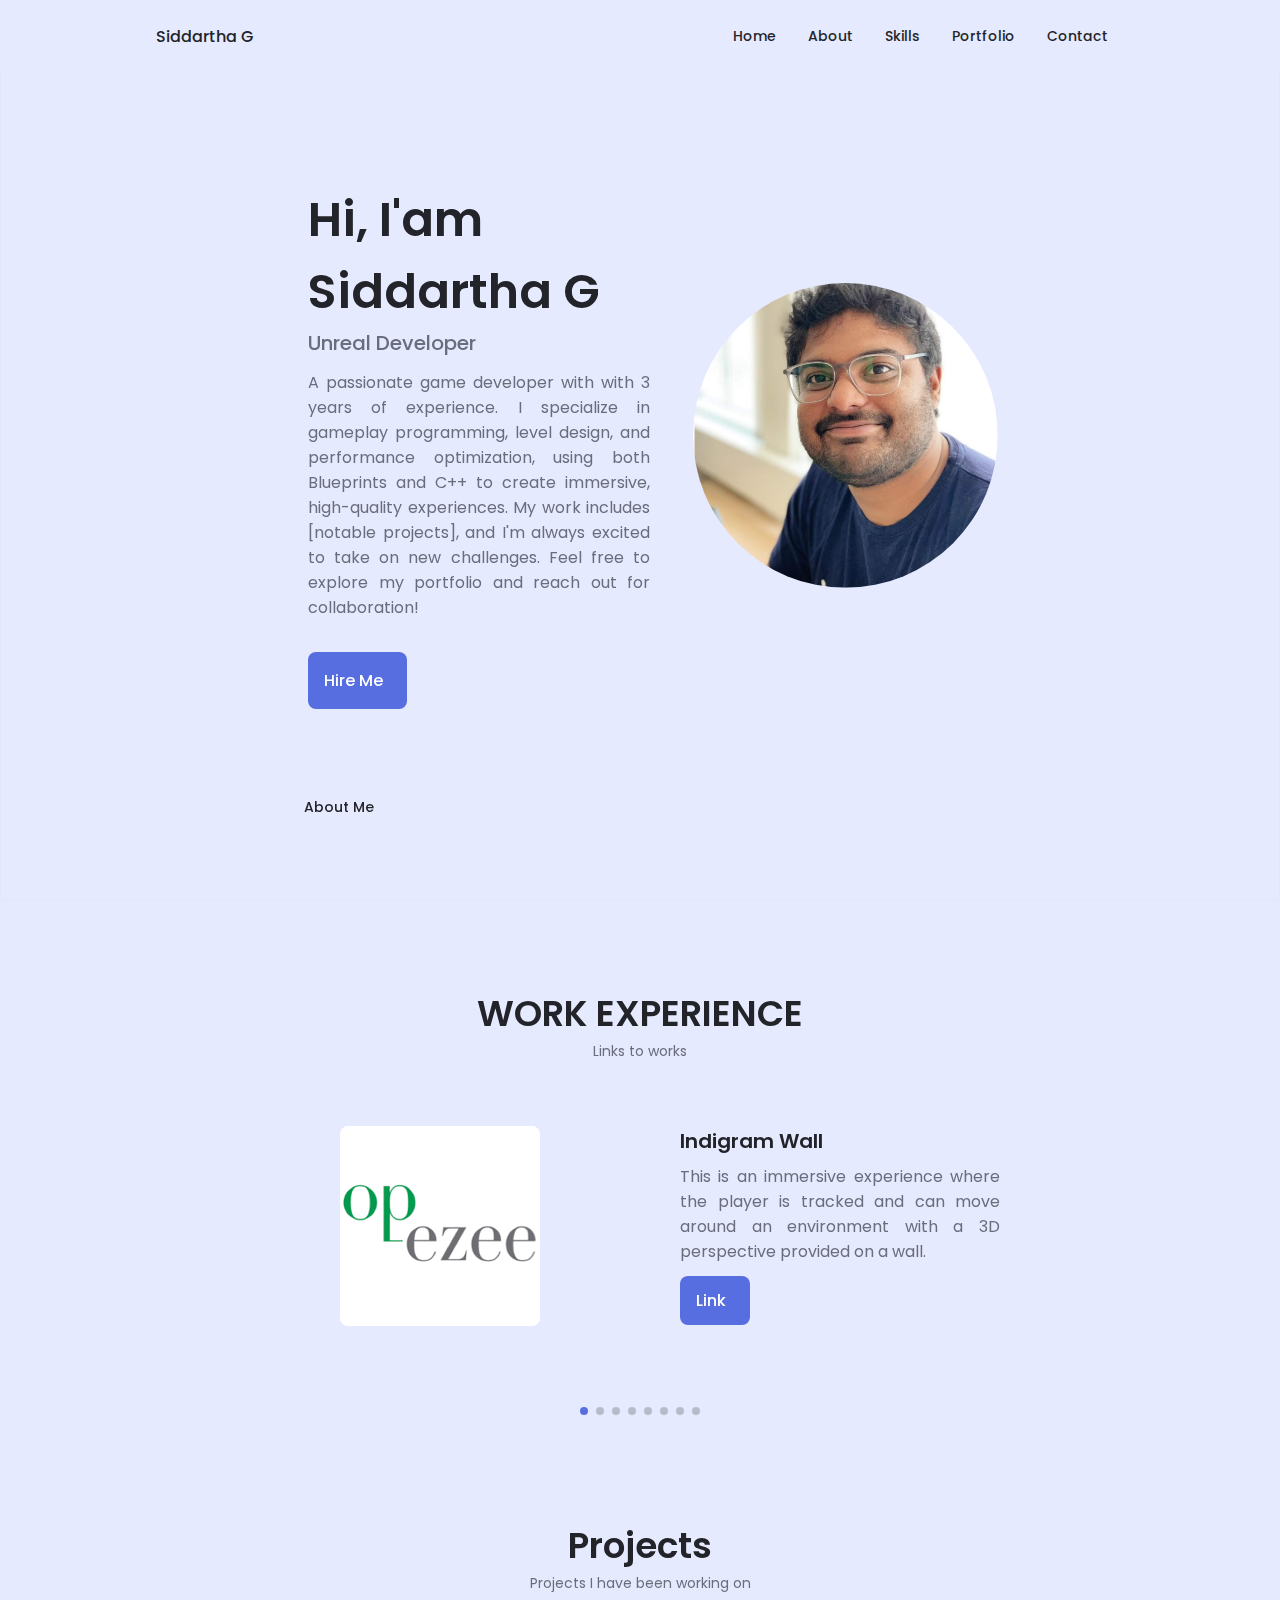
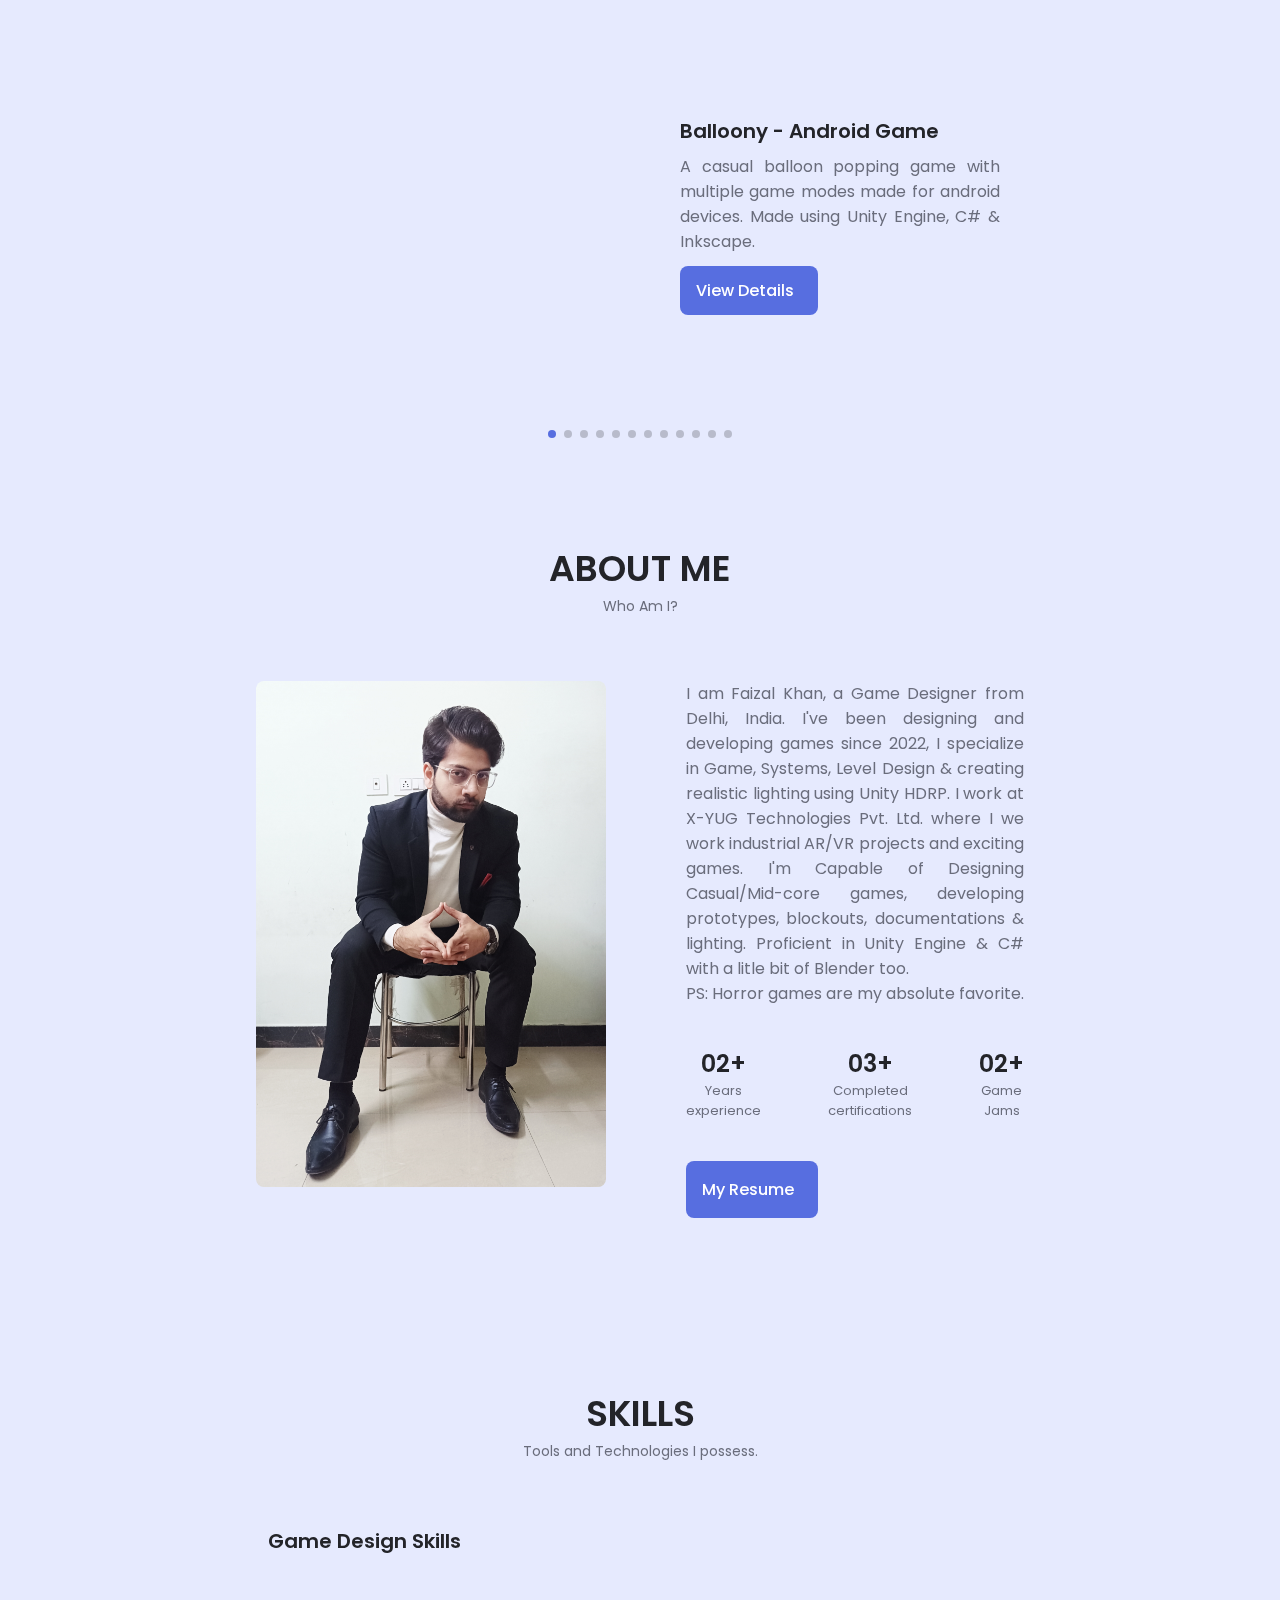
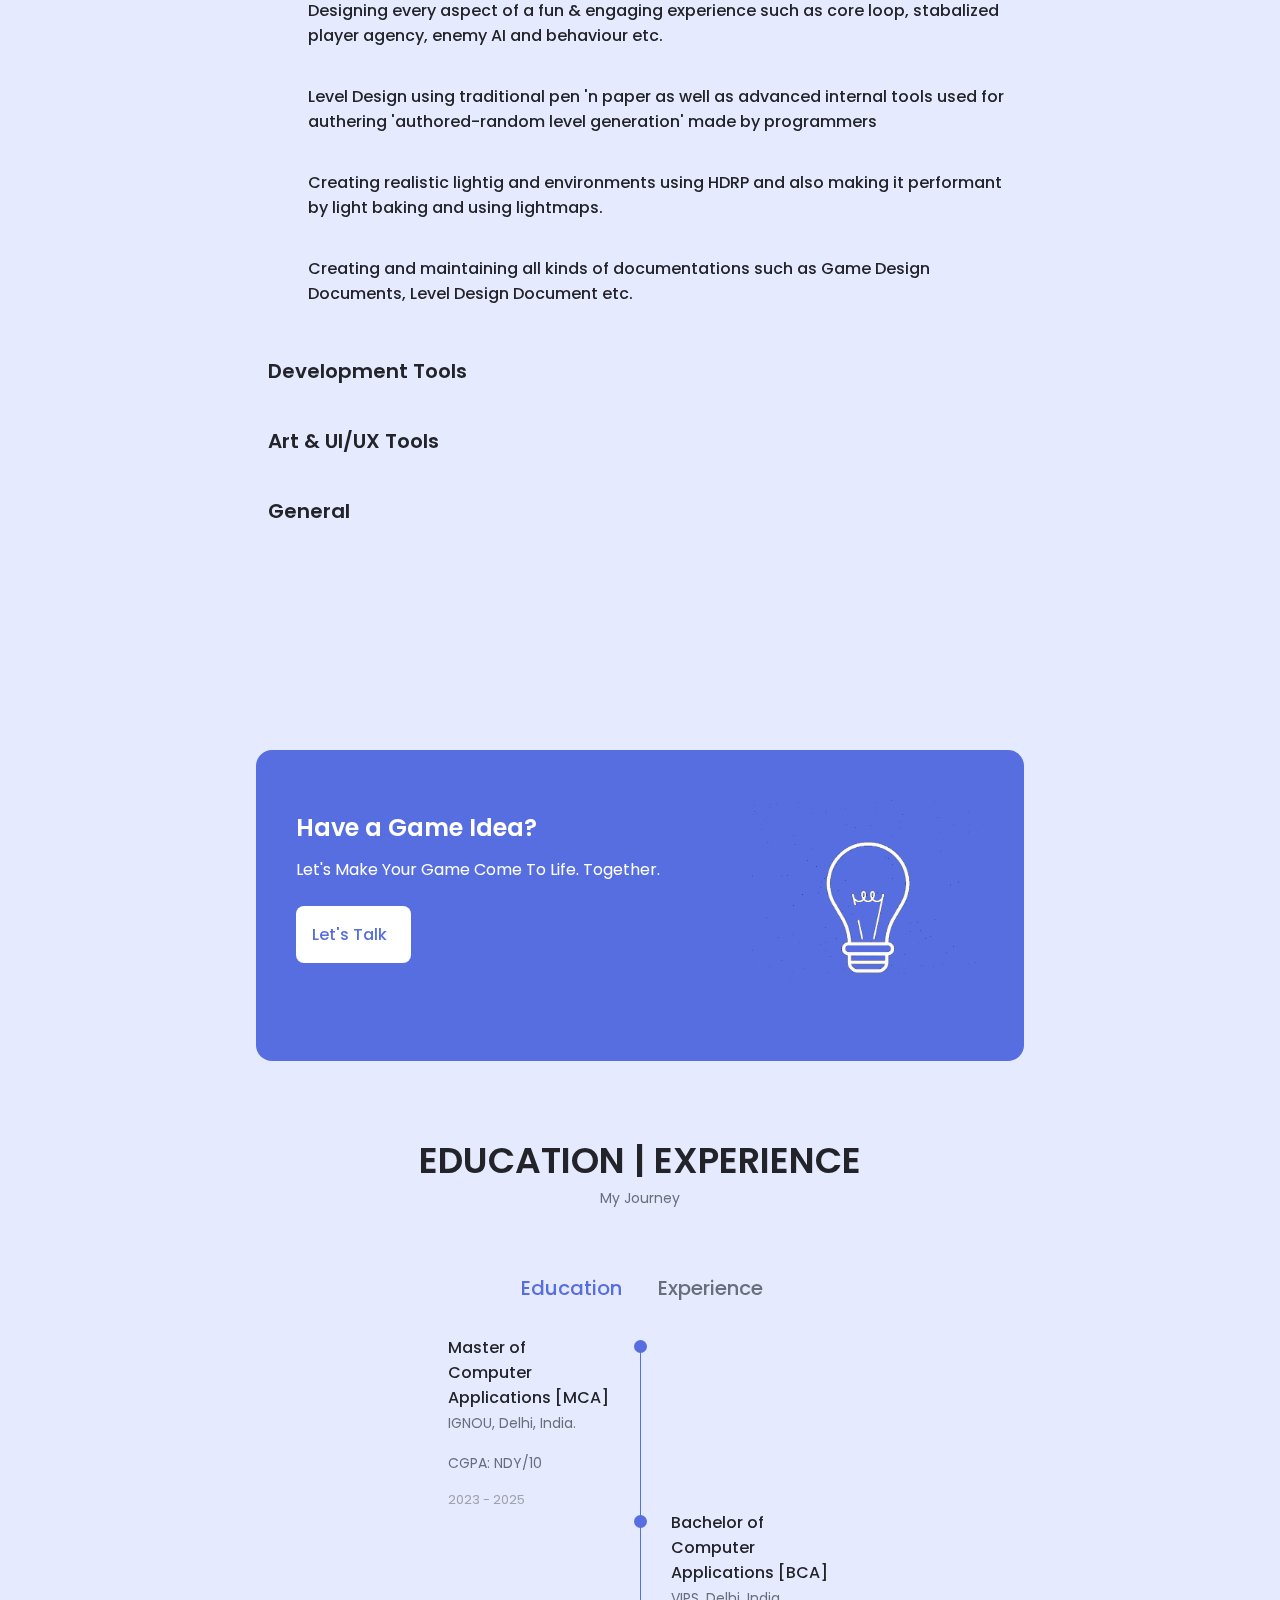
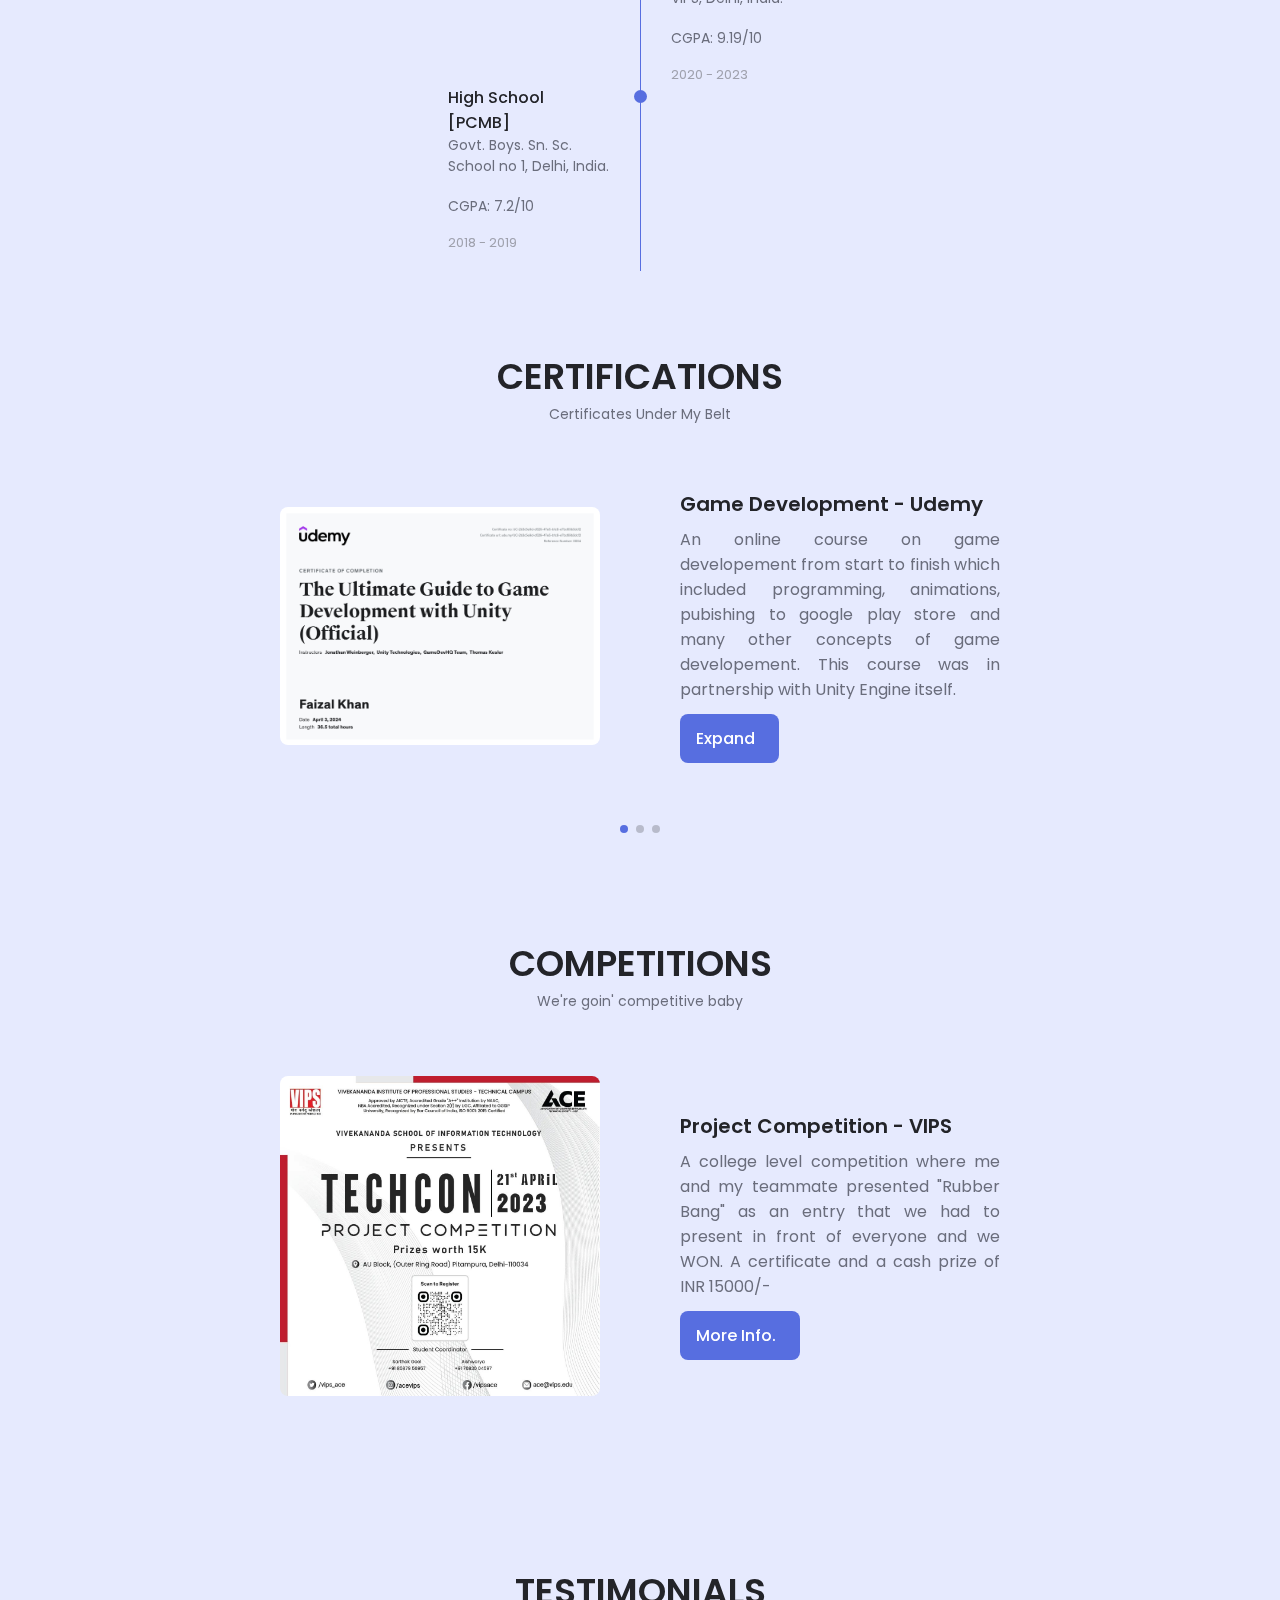
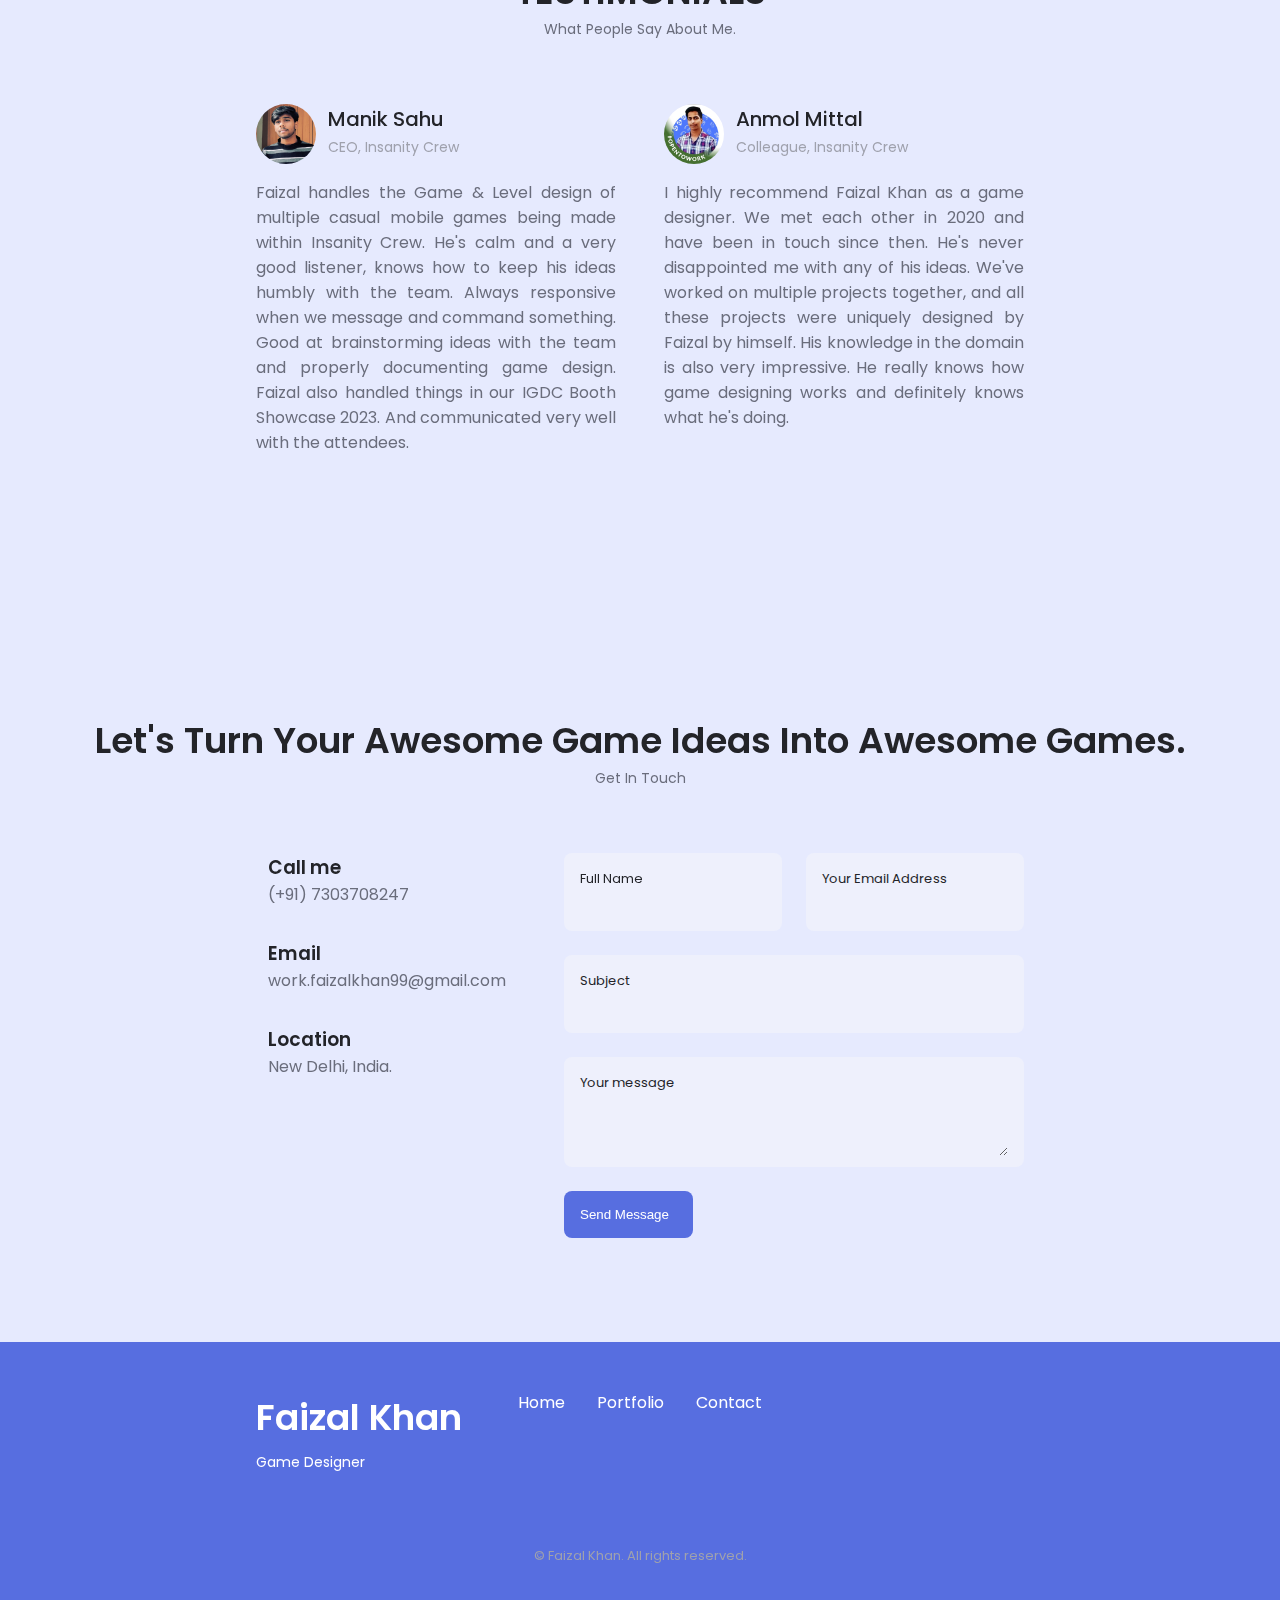
==== index.html @ 418e0768 "Updated work experience" ====
<!DOCTYPE html>
<html lang="en">

<head>
    <meta charset="UTF-8">
    <meta name="viewport" content="width=device-width, initial-scale=1.0">
    <link rel="icon" href="packages/images/favicon-16x16.png">
    <!--==================== UNICONS ====================-->
    <link rel="stylesheet" href="https://unicons.iconscout.com/release/v4.0.8/css/line.css">

    <!--==================== SWIPER CSS ====================-->
    <link rel="stylesheet" href="./packages/css/swiper-bundle.min.css">

    <!--==================== CSS ====================-->
    <link rel="stylesheet" href="./packages/css/styles.css">
    <link rel="stylesheet" href="./packages/css/randomImages.css">
    <title>Unreal Developer | Siddartha Gonnabattula</title>
</head>

<body>
    <!--==================== Background Random Images ====================-->
    <img class="image-container" src=""></img>
    <!--==================== HEADER ====================-->
    <header class="header" id="header">
        <nav class="nav container ">
            <a href="#" class="nav__logo">Siddartha G</a>
            <div class="nav__menu" id="nav-menu">
                <ul class="nav__list grid">
                    <li class="nav__item">
                        <a href="#home" class="nav__link">
                            <i class="uil uil-estate nav__icon"></i>Home
                        </a>
                    </li>
                    <li class="nav__item">
                        <a href="#about" class="nav__link">
                            <i class="uil uil-user nav__icon"></i>About
                        </a>
                    </li>
                    <li class="nav__item">
                        <a href="#skills" class="nav__link">
                            <i class="uil uil-file-alt nav__icon"></i>Skills
                        </a>
                    </li>
                    <li class="nav__item">
                        <a href="#portfolio" class="nav__link">
                            <i class="uil uil-scenery nav__icon"></i>Portfolio
                        </a>
                    </li>
                    <li class="nav__item">
                        <a href="#contact" class="nav__link">
                            <i class="uil uil-message nav__icon"></i>Contact
                        </a>
                    </li>
                </ul>
                <i class="uil uil-times nav__close" id="nav-close"></i>
            </div>
            <div class="nav__btns">
                <!-- Theme change button -->

                <i class="uil uil-moon change-theme" id="theme-button"></i>

                <div class="nav__toggle" id="nav-toggle">
                    <i class="uil uil-apps"></i>
                </div>
            </div>
        </nav>
    </header>
    <!--==================== PROGRESS BAR ====================-->
    <div id="progress-container">
        <div id="progress-bar"></div>
    </div>
    <!--==================== MAIN ====================-->
    <main class="main">
        <!--==================== HOME ====================-->
        <section class="home section" id="home">
            <div class="home__container container grid">
                <div class="home__content grid">
                    <div class="home__social">
                        <a href="https://www.linkedin.com/in/siddarthag/" target="_blank"
                            class="hover-icon home__social-icon">
                            <span class="hover-text">LinkedIn Profile</span>
                            <i class="uil uil-linkedin-alt"></i>
                        </a>
                        <a href="https://faizalkhan99.itch.io" target="_blank" class="hover-icon home__social-icon">
                            <span class="hover-text">fab page</span>
                            <i class="uil uil-file-alt"></i>
                        </a>
                        <a href="https://github.com/sidunrealde/" target="_blank" class="hover-icon home__social-icon">
                            <span class="hover-text">GitHub Profile</span>
                            <i class="uil uil-github-alt"></i>
                        </a>
                    </div>

                    <div class="home__img">
                        <svg class="home__blob" viewBox="0 0 210 210" xmlns="http://www.w3.org/2000/svg"
                            xmlns:xlink="http://www.w3.org/1999/xlink">
                            <mask id="mask0" mask-type="alpha">
                                <!-- Define a circle path for the mask -->
                                <circle cx="100" cy="100" r="100" fill="white" />
                            </mask>
                            <g mask="url(#mask0)">
                                <!-- Define a circle path for the shape -->
                                <circle cx="100" cy="100" r="100" fill="white" />
                                <image class="home__blob-img" x="-10" y="0" width="200" height="200"
                                    xlink:href="packages/images/Sid.jpeg" />
                            </g>
                        </svg>

                    </div>

                    <div class="home__data">
                        <h1 class="home__title">Hi, I'am Siddartha G</h1>
                        <h3 class="home__subtitle">Unreal Developer</h3>
                        <p class="home__description" style="text-align: justify;">A passionate game developer with with 3 years of experience. I specialize in gameplay programming, level design, and performance optimization, using both Blueprints and C++ to create immersive, high-quality experiences. My work includes [notable projects], and I'm always excited to take on new challenges. Feel free to explore my portfolio and reach out for collaboration!</p>
                        <a href="#contact" class="button button--flex home__button">
                            Hire Me<i class="uil uil-message button__icon"></i>
                        </a>
                    </div>
                </div>

                <div class="home__scroll">
                    <a href="#about" class="home__scroll-button button--flex">
                        <i class="uil uil-mouse-alt home__scroll-mouse"></i>
                        <span class="home__scroll-name">About Me</span>
                        <i class="uil uil-arrow-down home__scroll-arrow"></i>
                    </a>
                </div>
            </div>
        </section>
        <!--==================== WORK EXPERIENCE  ====================-->
        <section class="portfolio section" id="portfolio">
            <h2 class="section__title">WORK EXPERIENCE</h2>
            <span class="section__subtitle">Links to works</span>

            <div class="portfolio__container container swiper-container">
                <div class="swiper-wrapper">
                    <!--==================== Doc 14 ====================-->
                    <div class="portfolio__content grid swiper-slide">
                        <img src="./packages/images/companies/Opezee.png" alt="" class="portfolio__img company_logo">

                        <div class="portfolio_">
                            <h3 class="portfolio__title">Indigram Wall</h3>
                            <p style="text-align: justify;" class="portfolio__description">This is an immersive experience where the player is tracked and can move around an environment with a 3D perspective provided on a wall.
                            </p>
                            <a href="https://opezee.com/3d-holo-wall-mounted"
                                target="_blank" class="button button--flex button--small portfolio__button">
                                Link
                                <i class="uil uil-share button__icon"></i>
                            </a>
                        </div>
                    </div>

                    <!--==================== Doc 13 ====================-->
                    <div class="portfolio__content grid swiper-slide">
                        <img src="./packages/images/companies/Opezee.png" alt="" class="portfolio__img company_logo">

                        <div class="portfolio_">
                            <h3 class="portfolio__title">Indigram Floor/Table</h3>
                            <p style="text-align: justify;" class="portfolio__description">This is an immersive experience where the player is tracked and can move around an environment with a Headset free tracking and a 3D perspective provided on a floor or a table.
                            </p>
                            <a href="https://opezee.com/3d-holo-table"
                                target="_blank" class="button button--flex button--small portfolio__button">
                                Link
                                <i class="uil uil-share button__icon"></i>
                            </a>
                        </div>
                    </div>
                    <!--==================== Doc 10 ====================-->
                    <div class="portfolio__content grid swiper-slide">
                        <img src="./packages/images/companies/Ediiie.jpg" alt="" class="portfolio__img company_logo">

                        <div class="portfolio_">
                            <h3 class="portfolio__title">EDIIIE</h3>
                            <p style="text-align: justify;" class="portfolio__description">I was part of EDIIIE team which produced games for Vulcan and the Internal RnD team</p>
                            <a href="https://www.ediiie.com/"
                                target="_blank" class="button button--flex button--small portfolio__button">
                                Link
                                <i class="uil uil-share button__icon"></i>
                            </a>
                        </div>
                    </div>
                    <!--==================== Doc 12 ====================-->
                    <div class="portfolio__content grid swiper-slide">
                        <img src="./packages/images/companies/VulcanCreed.png" alt=""
                            class="portfolio__img company_logo">

                        <div class="portfolio_">
                            <h3 class="portfolio__title">Vulcan's Creed</h3>
                            <p style="text-align: justify;" class="portfolio__description">This is a published wave based multiplayer first person shooter game with both PvP and PvE game modes that I worked on as part of Unreal Development team at EDIIIE.</p>
                            <a href="https://play.google.com/store/apps/details?id=com.VulcanForged.VulcansCreed&pcampaignid=web_share"
                                target="_blank" class="button button--flex button--small portfolio__button">
                                Android
                                <i class="uil uil-share button__icon"></i>
                            </a>
                            <a href="https://apps.apple.com/us/app/vulcans-creed/id1634583318"
                                target="_blank" class="button button--flex button--small portfolio__button">
                                iOS
                                <i class="uil uil-share button__icon"></i>
                            </a>
                            <a href="https://studios.vulcanforged.com/"
                                target="_blank" class="button button--flex button--small portfolio__button">
                                PC
                                <i class="uil uil-share button__icon"></i>
                            </a>
                        </div>
                    </div>

                    <!--==================== Doc 11 ====================-->
                    <div class="portfolio__content grid swiper-slide">
                        <img src="./packages/images/companies/VulcanRunner.jpg" alt=""
                            class="portfolio__img company_logo">

                        <div class="portfolio_">
                            <h3 class="portfolio__title">Vulcan Runner</h3>
                            <p style="text-align: justify;" class="portfolio__description">This is a published Endless Runner game that I worked on as part of Unreal Development team at EDIIIE.</p>
                            <a href="https://play.google.com/store/apps/details?id=com.vulcan.runner&pcampaignid=web_share"
                                target="_blank" class="button button--flex button--small portfolio__button">
                                Android
                                <i class="uil uil-share button__icon"></i>
                            </a>
                            <a href="https://apps.apple.com/us/app/vulcan-runner/id6443565571"
                                target="_blank" class="button button--flex button--small portfolio__button">
                                iOS
                                <i class="uil uil-share button__icon"></i>
                            </a>
                            <a href="https://studios.vulcanforged.com/"
                                target="_blank" class="button button--flex button--small portfolio__button">
                                PC
                                <i class="uil uil-share button__icon"></i>
                            </a>
                        </div>
                    </div>
                    <!--==================== Doc 10 ====================-->
                    <div class="portfolio__content grid swiper-slide">
                        <img src="./packages/images/companies/CMM.webp" alt="" class="portfolio__img company_logo">

                        <div class="portfolio_">
                            <h3 class="portfolio__title">Creative Multimedia College Of Fine Arts</h3>
                            <p style="text-align: justify;" class="portfolio__description">I taught Level Design, Blueprints and C++ at a graduate level in this college which is affliated with JNFAU.</p>
                            <a href="https://www.bestfineartscollege.com/"
                                target="_blank" class="button button--flex button--small portfolio__button">
                                Link
                                <i class="uil uil-share button__icon"></i>
                            </a>
                        </div>
                    </div>
                    <!--==================== Doc 10 ====================-->
                    <div class="portfolio__content grid swiper-slide">
                        <img src="./packages/images/companies/Desy.png" alt="" class="portfolio__img company_logo">

                        <div class="portfolio_">
                            <h3 class="portfolio__title">Desy</h3>
                            <p style="text-align: justify;" class="portfolio__description">Worked as Oracle Apex Developed for the V1 department to develop thier internal administative tool</p>
                            <a href="https://v1.desy.de/index_eng.html"
                                target="_blank" class="button button--flex button--small portfolio__button">
                                Link
                                <i class="uil uil-share button__icon"></i>
                            </a>
                        </div>
                    </div>
                    <div class="portfolio__content grid swiper-slide">
                        <img src="./packages/images/companies/IISER-K.svg" alt="" class="portfolio__img company_logo">

                        <div class="portfolio_">
                            <h3 class="portfolio__title">IISER K</h3>
                            <p style="text-align: justify;" class="portfolio__description">Worked as Junior research fellow in the siesmology department worked on Inversion using Genetic Algorithm using Fortran and Python.</p>
                            <a href="https://www.iiserkol.ac.in/~seismological_observatory/"
                                target="_blank" class="button button--flex button--small portfolio__button">
                                Link
                                <i class="uil uil-share button__icon"></i>
                            </a>
                        </div>
                    </div>
                </div>
                <!-- add arrows-->
                <div class="swiper-button-next">
                    <i class="uil uil-angle-right-b swiper-portfolio-icon"></i>
                </div>
                <div class="swiper-button-prev">
                    <i class="uil uil-angle-left-b swiper-portfolio-icon"></i>
                </div>

                <!-- Add Pagination -->
                <div class="swiper-pagination"></div>
            </div>
        </section>
        <!--==================== MY GAMES ====================-->
        <section class="portfolio section" id="portfolio">

            <h2 class="section__title">Projects</h2>
            <span class="section__subtitle">Projects I have been working on</span>

            <div class="portfolio__container container swiper-container">
                <div class="swiper-wrapper">
                    <!--==================== PORTFOLIO 1 ====================-->

                    <div class="portfolio__content grid swiper-slide">
                        <!-- Embed YouTube video -->
                        <iframe width="100%" height="315" src="https://www.youtube.com/embed/Ith_mg1L4Z8" 
                                frameborder="0" allow="accelerometer; autoplay; encrypted-media; gyroscope; picture-in-picture" 
                                allowfullscreen></iframe>
                    
                        <div class="portfolio_">
                            <h3 class="portfolio__title">Balloony - Android Game</h3>
                            <p style="text-align: justify;" class="portfolio__description">A casual balloon popping game
                                with multiple game modes made for android devices. Made using Unity Engine, C# & Inkscape.</p>
                            <a href="pshowcasetemplate.html?project=1"
                                class="button button--flex button--small portfolio__button">
                                View Details
                                <i class="uil uil-arrow-right button__icon"></i>
                            </a>
                        </div>
                    </div>
                    

                    <!--==================== PORTFOLIO 2 ====================-->

                    <div class="portfolio__content grid swiper-slide">
                        <img src="./packages/images/balloony.png" alt="" class="portfolio__img company_logo">

                        <div class="portfolio_">
                            <h3 class="portfolio__title">Balloony - Android Game</h3>
                            <p style="text-align: justify;" class="portfolio__description">A casual balloon popping game
                                with multiple game modes made for android devices. Made using Unity Engine, C# &
                                Inkscape.</p>
                            <a href="pshowcasetemplate.html?project=1"
                                class="button button--flex button--small portfolio__button">
                                View Details
                                <i class="uil uil-arrow-right button__icon"></i>
                            </a>
                        </div>
                    </div>

                    <!--==================== PORTFOLIO 3 ====================-->
                    <div class="portfolio__content grid swiper-slide">
                        <img src="./packages/images/levelarium.png" alt="" class="portfolio__img company_logo">

                        <div class="portfolio_">
                            <h3 class="portfolio__title">Levelarium - Android Game</h3>
                            <p style="text-align: justify;" class="portfolio__description">A 2.5D puzzle platfromer game
                                made for android devices. Made using Unity Engine, C# & Blender</p>
                            <a href="pshowcasetemplate.html?project=2"
                                class="button button--flex button--small portfolio__button">
                                View Details
                                <i class="uil uil-arrow-right button__icon"></i>
                            </a>
                        </div>
                    </div>

                    <!--==================== PORTFOLIO 4 ====================-->
                    <div class="portfolio__content grid swiper-slide">
                        <img src="./packages/images/TT.png" alt="" class="portfolio__img company_logo">

                        <div class="portfolio_">
                            <h3 class="portfolio__title">Trash Troopers - Casual</h3>
                            <p style="text-align: justify;" class="portfolio__description">A mobile casual educational
                                game made for IGDC category award in 2023. I played the role of A game & level designer.
                            </p>
                            <a href="pshowcasetemplate.html?project=3"
                                class="button button--flex button--small portfolio__button">
                                View Details
                                <i class="uil uil-arrow-right button__icon"></i>
                            </a>
                        </div>
                    </div>
                    <!--==================== PORTFOLIO 5 ====================-->
                    <div class="portfolio__content grid swiper-slide">
                        <img src="./packages/images/thesecretlanguage.png" alt="" class="portfolio__img company_logo">

                        <div class="portfolio_">
                            <h3 class="portfolio__title">The Language of Love - BYOG</h3>
                            <p style="text-align: justify;" class="portfolio__description">A Zelda inspired 2D game
                                developed for BYOG game jam hosted by IGDC in 2023. Made with a team of 3. Made using
                                Unity Engine, C# & Piskel.</p>
                            <a href="pshowcasetemplate.html?project=4"
                                class="button button--flex button--small portfolio__button">
                                View Details
                                <i class="uil uil-arrow-right button__icon"></i>
                            </a>
                        </div>
                    </div>
                    <!--==================== PORTFOLIO 6 ====================-->
                    <div class="portfolio__content grid swiper-slide">
                        <img src="./packages/images/monophobia.png" alt="" class="portfolio__img company_logo">

                        <div class="portfolio_">
                            <h3 class="portfolio__title">Monophobia - 3D Horror Game</h3>
                            <p style="text-align: justify;" class="portfolio__description">A 3D horror game developed
                                for a game jam with a teammate in the span of 20 days. Made using Unity Engine, C# &
                                Blender.</p>
                            <a href="pshowcasetemplate.html?project=5"
                                class="button button--flex button--small portfolio__button">
                                View Details
                                <i class="uil uil-arrow-right button__icon"></i>
                            </a>
                        </div>
                    </div>
                    <!--==================== PORTFOLIO 7 ====================-->
                    <div class="portfolio__content grid swiper-slide">
                        <img src="./packages/images/rubberbang.png" alt="" class="portfolio__img company_logo">

                        <div class="portfolio_">
                            <h3 class="portfolio__title">Rubber Bang - Online Multiplayer</h3>
                            <p style="text-align: justify;" class="portfolio__description">An online multiplayer
                                shooting game develope for a college level competition with a teammate that we won. Made
                                using Unity Engine, C# & Blender.</p>
                            <a href="pshowcasetemplate.html?project=6"
                                class="button button--flex button--small portfolio__button">
                                View Details
                                <i class="uil uil-arrow-right button__icon"></i>
                            </a>
                        </div>
                    </div>
                    <!--==================== PORTFOLIO 8 ====================-->
                    <div class="portfolio__content grid swiper-slide">
                        <img src="./packages/images/DTT.png" alt="" class="portfolio__img company_logo">

                        <div class="portfolio_">
                            <h3 class="portfolio__title">Darren The Thief - Point n Click</h3>
                            <p style="text-align: justify;" class="portfolio__description">A point and click strategy
                                game for Windows, MAC & Linux. Made with Unity engine using C#.</p>
                            <a href="pshowcasetemplate.html?project=7"
                                class="button button--flex button--small portfolio__button">
                                View Details
                                <i class="uil uil-arrow-right button__icon"></i>
                            </a>
                        </div>
                    </div>
                    <!--==================== PORTFOLIO 9 ====================-->
                    <div class="portfolio__content grid swiper-slide">
                        <img src="./packages/images/lama.png" alt="" class="portfolio__img company_logo">

                        <div class="portfolio_">
                            <h3 class="portfolio__title">L.A.M.A. - Gamified Portfolio App</h3>
                            <p style="text-align: justify;" class="portfolio__description">L.A.M.A. stands for Learn
                                About Me App. A gamified portfolio app to showcase all the game I've made using a
                                dungeon crawler. Made with Unity engine using C#.</p>
                            <a href="pshowcasetemplate.html?project=8"
                                class="button button--flex button--small portfolio__button">
                                View Details
                                <i class="uil uil-arrow-right button__icon"></i>
                            </a>
                        </div>
                    </div>
                    <!--==================== PORTFOLIO 10 ====================-->
                    <div class="portfolio__content grid swiper-slide">
                        <img src="./packages/images/underthetree.png" alt="" class="portfolio__img company_logo">

                        <div class="portfolio_">
                            <h3 class="portfolio__title">Under The Tree - Android Casual</h3>
                            <p style="text-align: justify;" class="portfolio__description">A mobile casual fruit
                                catching game for android devices. Made with Unity engine using C#.</p>
                            <a href="pshowcasetemplate.html?project=9"
                                class="button button--flex button--small portfolio__button">
                                View Details
                                <i class="uil uil-arrow-right button__icon"></i>
                            </a>
                        </div>
                    </div>
                    <!--==================== PORTFOLIO 11 ====================-->
                    <div class="portfolio__content grid swiper-slide">
                        <img src="./packages/images/ghostrunner.png" alt="" class="portfolio__img company_logo">

                        <div class="portfolio_">
                            <h3 class="portfolio__title">Ghost Runner - Infinite Side Scroller</h3>
                            <p style="text-align: justify;" class="portfolio__description">A WebGL infinite side
                                scroller game made with Unity Engine using C#.</p>
                            <a href="pshowcasetemplate.html?project=10"
                                class="button button--flex button--small portfolio__button">
                                View Details
                                <i class="uil uil-arrow-right button__icon"></i>
                            </a>
                        </div>
                    </div>
                    <!--==================== PORTFOLIO 12 ====================-->
                    <div class="portfolio__content grid swiper-slide">
                        <img src="./packages/images/spacerocks.png" alt="" class="portfolio__img company_logo">

                        <div class="portfolio_">
                            <h3 class="portfolio__title">Space Rocks</h3>
                            <p style="text-align: justify;" class="portfolio__description">A space shooter for Mac,
                                Linux & Windows systems. My first game ever. Made with GameMakerStudio2.</p>
                            <a href="pshowcasetemplate.html?project=11"
                                class="button button--flex button--small portfolio__button">
                                View Details
                                <i class="uil uil-arrow-right button__icon"></i>
                            </a>
                        </div>
                    </div>
                </div>
                <!-- add arrows-->
                <div class="swiper-button-next">
                    <i class="uil uil-angle-right-b swiper-portfolio-icon"></i>
                </div>

                <div class="swiper-button-prev">
                    <i class="uil uil-angle-left-b swiper-portfolio-icon"></i>
                </div>

                <!-- Add Pagination -->
                <div class="swiper-pagination"></div>


            </div>

        </section>
        <!--==================== ABOUT ====================-->
        <section class="about section" id="about">
            <h2 class="section__title">ABOUT ME</h2>
            <span class="section__subtitle">Who Am I?</span>

            <div class="about__container container grid">
                <img src="packages/images/photo_2.jpg" alt="" class="about__img">
                <div class="about__data">
                    <p class="about__description" style="text-align: justify;">
                        I am Faizal Khan, a Game Designer from Delhi, India. I've been designing and developing games
                        since 2022, I specialize in Game, Systems, Level Design & creating realistic lighting using Unity HDRP. I work at X-YUG Technologies Pvt. Ltd. where I
                        we work industrial AR/VR projects and exciting games. I'm Capable of Designing Casual/Mid-core games, developing prototypes, blockouts, documentations & lighting. Proficient in Unity Engine & C#
                        with a litle bit of Blender too.<br>PS: Horror games are my absolute favorite.
                    </p>
                    <div class="about__info">
                        <div>
                            <span class="about__info-title">02+</span>
                            <span class="about__info-name">Years <br> experience</span>
                        </div>
                        <div>
                            <span class="about__info-title">03+</span>
                            <span class="about__info-name">Completed <br> certifications</span>
                        </div>
                        <div>
                            <span class="about__info-title">02+</span>
                            <span class="about__info-name">Game<br>Jams</span>
                        </div>
                    </div>

                    <div class="about__buttons">
                        <a href="https://docs.google.com/document/d/1RNkvfSk9QKnnJk2H_LtwqHy4QOTNu7onzMCmNXNgD64/edit?usp=sharing"
                            target="_blank" class="button button--flex">
                            My Resume<i class="uil uil-share button__icon"></i>
                        </a>
                    </div>
                </div>
            </div>
        </section>
        <!--==================== SKILLS ====================-->
        <section class="skills section" id="skills">
            <h2 class="section__title">SKILLS</h2>
            <span class="section__subtitle">Tools and Technologies I possess.</span>

            <div class="skills__container container grid">
                <div>
                    <!--==================== SKILL-1 ====================-->
                    <div class="skills__content skills__open">
                        <div class="skills__header">
                            <i class="uil uil-brain skills__icon"></i>
                            <div>
                                <h1 class="skills__title">Game Design Skills</h1>
                            </div>

                            <i class="uil uil-angle-down skills__arrow"></i>
                        </div>
                        <div class="skills__list grid">
                            <div class="skills__data">
                                <div class="skills__titles">
                                    <h3 class="skills__name">
                                        <table>
                                            <tr>
                                                <td style="vertical-align: top;">
                                                    <i class="uil uil-arrow-circle-right"
                                                        style="color: var(--first-color);">&nbsp;</i>
                                                </td>
                                                <td>
                                                    Designing every aspect of
                                                    a fun & engaging experience such as core loop, stabalized player
                                                    agency, enemy
                                                    AI and behaviour
                                                    etc.
                                                </td>
                                            </tr>
                                        </table>

                                    </h3>
                                    <!-- <span class="skills__number">90%</span> -->
                                </div>
                                <!-- <div class="skills__bar">
                                    <span class="skills__percentage skills__python"></span>
                                </div> -->
                            </div>
                            <div class="skills__data">
                                <div class="skills__titles">
                                    <h3 class="skills__name">
                                        <table>
                                            <tr>
                                                <td style="vertical-align: top;"><i class=" uil uil-arrow-circle-right"
                                                        style="color: var(--first-color);">&nbsp;</i>
                                                </td>
                                                <td style="content: justify">
                                                    Level Design using traditional pen 'n paper
                                                    as well as advanced
                                                    internal tools used for authering 'authored-random level generation'
                                                    made by programmers
                                                </td>
                                            </tr>
                                        </table>
                                    </h3>
                                    <!-- <span class="skills__number">90%</span> -->
                                </div>
                                <!-- <div class="skills__bar">
                                    <span class="skills__percentage skills__tab"></span>
                                </div> -->
                            </div>
                            <div class="skills__data">
                                <div class="skills__titles">
                                    <h3 class="skills__name uil">
                                        <table>
                                            <tr>
                                                <td style="vertical-align: top;">
                                                    <i class="uil uil-arrow-circle-right"
                                                        style="color: var(--first-color)">&nbsp;</i>
                                                </td>
                                                <td>
                                                    Creating realistic lightig and environments using HDRP and also
                                                    making it performant by light baking and using lightmaps.
                                                </td>
                                            </tr>
                                        </table>

                                    </h3>
                                    <!-- <span class="skills__number">100%</span> -->
                                </div>
                            </div>
                            <div class="skills__data">
                                <div class="skills__titles">
                                    <h3 class="skills__name uil">
                                        <table>
                                            <tr>
                                                <td style="vertical-align: top;">
                                                    <i class="uil uil-arrow-circle-right"
                                                        style="color: var(--first-color)">&nbsp;</i>
                                                </td>
                                                <td>
                                                    Creating and maintaining all kinds of documentations such as Game
                                                    Design Documents, Level Design Document etc.
                                                </td>
                                            </tr>
                                        </table>

                                    </h3>
                                    <!-- <span class="skills__number">100%</span> -->
                                </div>
                                <!-- <div class="skills__bar">
                                    <span class="skills__percentage skills__sql"></span>
                                </div> -->
                            </div>
                        </div>
                    </div>
                    <!--==================== SKILLS 2 ====================-->
                    <div class="skills__content skills__close">
                        <div class="skills__header">
                            <i class="uil uil-brackets-curly skills__icon"></i>
                            <div>
                                <h1 class="skills__title">Development Tools
                            </div>

                            <i class="uil uil-angle-down skills__arrow"></i>
                        </div>
                        <div class="skills__list grid">
                            <div class="skills__data">
                                <div class="skills__titles">
                                    <h3 class="skills__name uil">
                                        <table>
                                            <tr>
                                                <td style="vertical-align: top;">
                                                    <i class="uil uil-arrow-circle-right"
                                                        style="color: var(--first-color)">&nbsp;</i>
                                                </td>
                                                <td>
                                                    Proficient in Unity(5 & 6) Engine and its components like lighting, animator,
                                                    timeline, 2d sprite system etc. and HD render pipelines(HDRP).
                                                </td>
                                            </tr>
                                        </table>
                                    </h3>
                                    <!-- <span class="skills__number">80%</span> -->
                                </div>
                                <!-- <div class="skills__bar">
                                    <span class="skills__percentage skills__bank"></span>
                                </div> -->
                            </div>
                            <div class="skills__data">
                                <div class="skills__titles">
                                    <h3 class="skills__name uil">
                                        <table>
                                            <tr>
                                                <td style="vertical-align: top;">
                                                    <i class="uil uil-arrow-circle-right"
                                                        style="color: var(--first-color)">&nbsp;</i>
                                                </td>
                                                <td>
                                                    C#
                                                </td>
                                            </tr>
                                        </table>
                                    </h3>
                                    <!-- <span class="skills__number">60%</span> -->
                                </div>
                                <!-- <div class="skills__bar">
                                    <span class="skills__percentage skills__counter"></span>
                                </div> -->
                            </div>
                        </div>
                    </div>
                    <!--==================== SKILLS 3 ====================-->
                    <div class="skills__content skills__close">
                        <div class="skills__header">
                            <i class="uil uil-pen skills__icon"></i>
                            <div>
                                <h1 class="skills__title"> Art & UI/UX Tools</h1>
                            </div>
                            <i class="uil uil-angle-down skills__arrow"></i>
                        </div>
                        <div class="skills__list grid">
                            <div class="skills__data">
                                <div class="skills__titles">
                                    <h3 class="skills__name uil"><i class="uil uil-arrow-circle-right"
                                            style="color: var(--first-color)"></i>&nbsp;&nbsp;Capable of making low-poly stuff in Blender.</h3>
                                    <!-- <span class="skills__number">40%</span> -->
                                </div>
                                <!-- <div class="skills__bar">
                                    <span class="skills__percentage skills__html"></span>
                                </div> -->
                            </div>
                            <div class="skills__data">
                                <div class="skills__titles">
                                    <h3 class="skills__name uil"><i class="uil uil-arrow-circle-right"
                                            style="color: var(--first-color)"></i>&nbsp;&nbsp;Basic knowledge of Photoshop/Incscape</h3>
                                    <!-- <span class="skills__number">20%</span> -->
                                </div>
                                <!-- <div class="skills__bar">
                                    <span class="skills__percentage skills__css"></span>
                                </div> -->
                            </div>
                            <div class="skills__data">
                                <div class="skills__titles">
                                    <h3 class="skills__name uil"><i class="uil uil-arrow-circle-right"
                                            style="color: var(--first-color)"></i>&nbsp;&nbsp;Brainstorming and system designing in Miro Board.</h3>
                                    <!-- <span class="skills__number">100%</span> -->
                                </div>
                                <!-- <div class="skills__bar">
                                    <span class="skills__percentage skills__js"></span>
                                </div> -->
                            </div>
                            <div class="skills__data">
                                <div class="skills__titles">
                                    <h3 class="skills__name uil"><i class="uil uil-arrow-circle-right"
                                            style="color: var(--first-color)"></i>&nbsp;&nbsp;Canva for quick designs and youtube thumbnails.</h3>
                                    <!-- <span class="skills__number">100%</span> -->
                                </div>
                                <!-- <div class="skills__bar">
                                    <span class="skills__percentage skills__wordpress"></span>
                                </div> -->
                            </div>
                        </div>
                    </div>
                    <!--==================== SKILLS 4 ====================-->
                    <div class="skills__content skills__close">
                        <div class="skills__header">
                            <i class="uil uil-apps skills__icon"></i>
                            <div>
                                <h1 class="skills__title">General
                            </div>

                            <i class="uil uil-angle-down skills__arrow"></i>
                        </div>
                        <div class="skills__list grid">
                            <div class="skills__data">
                                <div class="skills__titles">
                                    <h3 class="skills__name uil"><i class="uil uil-arrow-circle-right"
                                            style="color: var(--first-color)"></i>&nbsp;&nbsp;MS Office</h3>
                                    <!-- <span class="skills__number">80%</span> -->
                                </div>
                                <!-- <div class="skills__bar">
                                    <span class="skills__percentage skills__bank"></span>
                                </div> -->
                            </div>
                            <div class="skills__data">
                                <div class="skills__titles">
                                    <h3 class="skills__name uil"><i class="uil uil-arrow-circle-right"
                                            style="color: var(--first-color)"></i>&nbsp;&nbsp;Google Suit</h3>
                                    <!-- <span class="skills__number">60%</span> -->
                                </div>
                                <!-- <div class="skills__bar">
                                    <span class="skills__percentage skills__counter"></span>
                                </div> -->
                            </div>
                        </div>
                    </div>
                </div>
            </div>
        </section>
        <!--==================== PROJECT IN MIND? ====================-->
        <section class="project section">
            <div class="project__bg">
                <div class="project__container container grid">
                    <div class="project__data">
                        <h2 class="project__title">Have a Game Idea?</h2>
                        <p class="project__description">Let's Make Your Game Come To Life. Together.</p>
                        <a href="#contact" class="button button--flex button--white">Let's Talk
                            <i class="uil uil-message project__icon button__icon"></i>
                        </a>
                        <br>
                    </div>
                    <img src="packages/images/ideaGIF.gif" alt="" class="project__img">
                    <br>
                </div>
            </div>

        </section>
        <!--==================== QUALIFICATIONS ====================-->
        <section class="qualification__section">
            <h2 class="section__title edu_title">EDUCATION | EXPERIENCE</h2>
            <span class="section__subtitle">My Journey</span>

            <div class="qualification__container container">
                <div class="qualification__tabs">
                    <div class="qualification__button button--flex qualification__active" data-target='#education'>
                        <i class="uil uil-graduation-cap qualification__icon"></i>
                        Education
                    </div>

                    <div class="qualification__button button--flex" data-target="#work">
                        <i class="uil uil-briefcase-alt qualification__icon"></i>
                        Experience
                    </div>
                </div>

                <div class="qualification__sections">
                    <!--==================== WORK EXPERIENCE ====================-->
                    <div class="qualification__content" data-content id="work">
                        <!--==================== Work XP 1 ====================-->
                        <div class="qualification__data">
                            <div>
                                <h3 class="qualification__title">Game Designer</h3>
                                <span class="qualification__subtitle">X-YUG Technologies Pvt. Ltd - Full Time</span>
                                <div class="qualification__calendar">
                                    <i class="uil uil-calendar-alt"></i>
                                    Aug 2024 - Present
                                </div>
                            </div>

                            <div>
                                <span class="qualification__rounder"></span>
                                <span class="qualification__line"></span>
                            </div>
                        </div>
                        <br>

                        <div class="qualification__data">
                            <div>
                                <h3 class="qualification__title">Game Designer</h3>
                                <span class="qualification__subtitle">Insanity Crew - Full Time</span>
                                <div class="qualification__calendar">
                                    <i class="uil uil-calendar-alt"></i>
                                    Aug 2023 - July 2024
                                </div>
                            </div>

                            <div>
                                <span class="qualification__rounder"></span>
                                <span class="qualification__line"></span>
                            </div>
                        </div>
                    </div>
                    <!--==================== QUALIFICATION CONTENT 1 ====================-->
                    <div class="qualification__content qualification__active" data-content id="education">
                        <!--==================== QUALIFICATION 1 ====================-->
                        <div class="qualification__data">
                            <div>
                                <h3 class="qualification__title">Master of Computer Applications [MCA] </h3>
                                <span class="qualification__subtitle">IGNOU, Delhi, India.</span>
                                <span class="qualification__subtitle">CGPA: NDY/10</span>
                                <div class="qualification__calendar">
                                    <i class="uil uil-calendar-alt"></i>
                                    2023 - 2025
                                </div>
                            </div>

                            <div>
                                <span class="qualification__rounder"></span>
                                <span class="qualification__line"></span>
                            </div>
                        </div>

                        <!--==================== QUALIFICATION 2 ====================-->
                        <div class="qualification__data">
                            <div></div>
                            <div>
                                <span class="qualification__rounder"></span>
                                <span class="qualification__line"></span>
                            </div>

                            <div>
                                <h3 class="qualification__title">Bachelor of Computer Applications [BCA]</h3>
                                <span class="qualification__subtitle">VIPS, Delhi, India.</span>
                                <span class="qualification__subtitle">CGPA: 9.19/10</span>
                                <div class="qualification__calendar">
                                    <i class="uil uil-calendar-alt"></i>
                                    2020 - 2023
                                </div>
                            </div>
                        </div>

                        <!--==================== QUALIFICATION 3 ====================-->
                        <div class="qualification__data">
                            <div>
                                <h3 class="qualification__title">High School [PCMB]</h3>
                                <span class="qualification__subtitle">Govt. Boys. Sn. Sc. School no 1, Delhi,
                                    India.</span>
                                <span class="qualification__subtitle">CGPA: 7.2/10</span>
                                <div class="qualification__calendar">
                                    <i class="uil uil-calendar-alt"></i>
                                    2018 - 2019
                                </div>
                            </div>

                            <div>
                                <span class="qualification__rounder"></span>
                                <span class="qualification__line"></span>
                            </div>
                        </div>
                    </div>
                </div>
            </div>
        </section>
        <!--==================== CERTIFICATIONS ====================-->
        <section class="portfolio section" id="portfolio">

            <h2 class="section__title">CERTIFICATIONS</h2>
            <span class="section__subtitle">Certificates Under My Belt</span>

            <div class="portfolio__container container swiper-container">
                <div class="swiper-wrapper">
                    <!--==================== Cert. 1 ====================-->

                    <div class="portfolio__content grid swiper-slide">
                        <img src="./packages/docs/certificates/gamedev.jpg" alt="" class="portfolio__img">

                        <div class="portfolio_">
                            <h3 class="portfolio__title">Game Development - Udemy</h3>
                            <p style="text-align: justify;" class="portfolio__description">An online course on game
                                developement from start to finish which included programming, animations, pubishing to
                                google play store and many other concepts of game developement. This course was in
                                partnership with Unity Engine itself.</p>
                            <a href="packages/docs/certificates/gamedev.jpg" target="_blank"
                                class="button button--flex button--small portfolio__button">
                                Expand
                                <i class="uil uil-share button__icon"></i>
                            </a>
                        </div>
                    </div>

                    <!--==================== Cert. 2 ====================-->

                    <div class="portfolio__content grid swiper-slide">
                        <img src="./packages/docs/certificates/arvr.png" alt="" class="portfolio__img">

                        <div class="portfolio_">
                            <h3 class="portfolio__title">AR/VR Course - BCA [VIPS]</h3>
                            <p style="text-align: justify;" class="portfolio__description">A offline course of AR/V
                                technologies offered by the college[VIPS] itself that included AR/VR development using
                                Unity Engine and C#. Also other programming concepts in general were taught during this
                                course.</p>
                            <a href="packages/docs/certificates/arvr.png" target="_blank"
                                class="button button--flex button--small portfolio__button">
                                Expand
                                <i class="uil uil-share button__icon"></i>
                            </a>
                        </div>
                    </div>

                    <!--==================== Cert. 3 ====================-->
                    <div class="portfolio__content grid swiper-slide">
                        <img src="./packages/docs/certificates/webdev.jpg" alt="" class="portfolio__img">

                        <div class="portfolio_">
                            <h3 class="portfolio__title">Full Stack Web Development - Udemy</h3>
                            <p style="text-align: justify;" class="portfolio__description">A full stack web developement
                                online course completed during summer vacations of my Bachelor's degree. It included
                                technologies such as html,
                                css, js, react, node.js, express.js, mongodb, sql, github, hosting etc.</p>
                            <a href="packages/docs/certificates/webdev.jpg" target="_blank"
                                class="button button--flex button--small portfolio__button">
                                Expand
                                <i class="uil uil-share button__icon"></i>
                            </a>
                        </div>
                    </div>
                </div>
                <!-- add arrows-->
                <div class="swiper-button-next">
                    <i class="uil uil-angle-right-b swiper-portfolio-icon"></i>
                </div>
                <div class="swiper-button-prev">
                    <i class="uil uil-angle-left-b swiper-portfolio-icon"></i>
                </div>

                <!-- Add Pagination -->
                <div class="swiper-pagination"></div>


            </div>

        </section>
        <!--==================== Competitions ====================-->
        <section class="portfolio section" id="portfolio">

            <h2 class="section__title">COMPETITIONS</h2>
            <span class="section__subtitle">We're goin' competitive baby</span>

            <div class="portfolio__container container swiper-container">
                <div class="swiper-wrapper">
                    <!--==================== Cert. 1 ====================-->
                    <div class="portfolio__content grid swiper-slideX">
                        <img src="./packages/docs/certificates/techcon.jpg" alt="" class="portfolio__img">
                        <div class="portfolio_">
                            <h3 class="portfolio__title">Project Competition - VIPS</h3>
                            <p style="text-align: justify;" class="portfolio__description">A college level competition
                                where me and my teammate presented "Rubber Bang" as an entry that we had to present in
                                front of everyone and we WON. A certificate and a cash prize of INR 15000/-</p>
                            <a href="https://www.instagram.com/p/CqKxUOFS-Ir/?utm_source=ig_web_button_share_sheet&igsh=MzRlODBiNWFlZA=="
                                target="_blank" class="button button--flex button--small portfolio__button">
                                More Info.
                                <i class="uil uil-share button__icon"></i>
                            </a>
                        </div>
                    </div>
                </div>
                <!-- add arrows
                <div class="swiper-button-next">
                    <i class="uil uil-angle-right-b swiper-portfolio-icon"></i>
                </div>
                <div class="swiper-button-prev">
                    <i class="uil uil-angle-left-b swiper-portfolio-icon"></i>
                </div>

                Add Pagination
                <div class="swiper-pagination"></div> -->


            </div>

        </section>
        <!--==================== TESTIMONIALS ====================-->
        <section class="testimonial section">

            <h2 class="section__title">TESTIMONIALS</h2>
            <span class="section__subtitle">What People Say About Me.</span>

            <div class="testimonial__container container swiper-container">
                <div class="swiper-wrapper">
                    <!--==================== TESTIMONIAL 1 ====================-->
                    <div class="testimonial__content swiper-slide">
                        <div class="testimonial__data">
                            <div class="testimonial__header">
                                <img src="./packages/images/manik.jpg" alt="" class="testimonial__img">

                                <div>
                                    <h3 class="testimonial__name">Manik Sahu</h3>
                                    <span class="testimonial__client">CEO, Insanity Crew</span>
                                </div>
                            </div>
                        </div>

                        <p style="text-align: justify" class="testimonial__description">Faizal handles the Game & Level
                            design of multiple casual mobile games being made within Insanity Crew. He's calm and a very
                            good listener, knows how to keep his ideas humbly with the team. Always responsive when we
                            message and command something. Good at brainstorming ideas with the team and properly
                            documenting game design. Faizal also handled things in our IGDC Booth Showcase 2023. And
                            communicated very well with the attendees.
                        </p>
                    </div>
                    <!--==================== TESTIMONIAL 2 ====================-->
                    <div class="testimonial__content swiper-slide">
                        <div class="testimonial__data">
                            <div class="testimonial__header">
                                <img src="./packages/images/anmol.jpg" alt="" class="testimonial__img">

                                <div>
                                    <h3 class="testimonial__name">Anmol Mittal</h3>
                                    <span class="testimonial__client">Colleague, Insanity Crew</span>
                                </div>
                            </div>
                        </div>

                        <p style="text-align: justify;" class="testimonial__description">I highly recommend Faizal Khan
                            as a game designer. We met each other in 2020 and have been in touch since then. He's never
                            disappointed me with any of his ideas. We've worked on multiple projects together, and all
                            these projects were uniquely designed by Faizal by himself. His knowledge in the domain is
                            also very impressive. He really knows how game designing works and definitely knows what
                            he's doing.
                        </p>
                    </div>
                    <!--==================== TESTIMONIAL 3 ====================-->
                    <div class="testimonial__content swiper-slide">
                        <div class="testimonial__data">
                            <div class="testimonial__header">
                                <img src="./packages/images/sagar.jpg" alt="" class="testimonial__img">

                                <div>
                                    <h3 class="testimonial__name">Sagar Kushwaha</h3>
                                    <span class="testimonial__client">Colleague, Insanity Crew</span>
                                </div>
                            </div>
                        </div>

                        <p class="testimonial__description" style="text-align: justify;">I've had the pleasure of
                            working with Faizal on several game projects, including our collaboration at Insanity Crew,
                            and I can confidently say he's an exceptional game designer. His creative ideas and critical
                            thinking were crucial to our team's success, notably earning us 4th place at the Dev's Arena
                            Game Jam sponsored by IGDC Game Connect. Faizal is calm, a great listener, and integrates
                            feedback seamlessly, always delivering top-notch, user-friendly designs. He's a true asset
                            to any team, and I highly recommend him.</p>
                    </div>
                </div>

                <!--Add pagination-->
                <div class="swiper-pagination swiper-pagination-testimonial"></div>
            </div>
        </section>
        <!--==================== CONTACT ME ====================-->
        <section class="contact section" id="contact">
            <h2 class="section__title">Let's Turn Your Awesome Game Ideas Into Awesome Games.</h2>
            <span class="section__subtitle">Get In Touch</span>

            <div class="contact__container container grid">
                <div>
                    <div class="contact__information">
                        <i class="uil uil-phone-alt contact__icon"></i>

                        <div>
                            <h3 class="contact__title">Call me</h3>
                            <span class="contatc__subtitle">(+91) 7303708247</span>
                        </div>
                    </div>

                    <div class="contact__information">
                        <i class="uil uil-envelope contact__icon"></i>

                        <div>
                            <h3 class="contact__title">Email</h3>
                            <span class="contatc__subtitle">work.faizalkhan99@gmail.com</span>
                        </div>
                    </div>

                    <div class="contact__information">
                        <i class="uil uil-map-marker contact__icon"></i>

                        <div>
                            <h3 class="contact__title">Location</h3>
                            <span class="contatc__subtitle">New Delhi, India.</span>
                        </div>
                    </div>
                </div>

                <form action="https://formcarry.com/s/mhpTNhQ7I9q" method="POST" enctype="multipart/form-data"
                    class="contact__form grid">
                    <div class="contact__inputs grid">
                        <div class="contact__content">
                            <label for="fc-generated-1-name" class="contact__label">Full Name</label>
                            <input type="text" name="name" id="fc-generated-1-name" class="contact__input" />
                        </div>

                        <div class="contact__content">
                            <label for="fc-generated-1-email" class="contact__label">Your Email Address</label>
                            <input type="email" name="email" id="fc-generated-1-email" class="contact__input" />
                        </div>
                    </div>

                    <div class="contact__content">
                        <label for="" class="contact__label">Subject</label>
                        <input type="text" class="contact__input">
                    </div>

                    <div class="contact__content">
                        <label for="fc-generated-1-message" class="contact__label">Your message</label>
                        <textarea class="contact__input" name="message" name="message"
                            id="fc-generated-1-message"></textarea>
                    </div>

                    <div>
                        <button style="border: 0px;" type="submit" class="button button--flex">Send Message<i
                                class="uil uil-message button__icon"></i></button>
                    </div>

                </form>

        </section>
    </main>

    <!--==================== FOOTER ====================-->
    <footer class="footer">

        <div class="footer__bg">
            <div class="footer__container container grid">
                <div>
                    <h1 class="footer__title">Faizal Khan</h1>
                    <span class="footer__subtitle">Game Designer</span>
                </div>

                <ul class="footer__links">
                    <li>
                        <a href="#" class="footer__link">Home</a>
                    </li>
                    <li>
                        <a href="#portfolio" class="footer__link">Portfolio</a>
                    </li>
                    <li>
                        <a href="#contact" class="footer__link">Contact</a>
                    </li>
                </ul>

                <div class="footer__socials">
                    <a href=https://faizalkhan99.itch.io target="_blank" class="hover-icon footer__social">
                        <span class="hover-text">itch.io Page</span>
                        <i class="uil uil-bag-alt"></i>
                    </a>
                    <a href="https://www.instagram.com/faizalll___/" target="_blank" class="hover-icon footer__social">
                        <span class="hover-text">Instagram Profile</span>
                        <i class="uil uil-instagram"></i>
                    </a>
                    <a href="https://linkedin.com/in/faizalkhan99/" target="_blank" class="hover-icon footer__social">
                        <span class="hover-text">LinkedIn Profile</span>
                        <i class="uil uil-linkedin-alt"></i>
                    </a>
                </div>
            </div>
            <p class="footer__copy">&#169; Faizal Khan. All rights reserved.</p>
        </div>
    </footer>
    <!--==================== SCROLL TOP ====================-->
    <a href="#" class="scrollup" id="scroll-up">
        <i class="uil uil-arrow-up scrollup__icon"></i>
    </a>
    <!--==================== SWIPER JS ====================-->
    <script src="./packages/js/swiper-bundle.min.js"></script>

    <!--==================== MAIN JS ====================-->
    <script src="./packages/js/randomImages.js"></script>
    <script src="./packages/js/main.js"></script>
    <script src="./packages/js/pshowcase.js"></script>
    </script>
</body>

</html>
---- packages/css/styles.css ----
/* ==================== GOOGLE FONTS ====================*/
@import url("https://fonts.googleapis.com/css2?family=Poppins:wght@400;500;600&display=swap");

/*==================== VARIABLES CSS ====================*/
:root {
  --header-height: 3rem;

  /*========== Colors ==========*/
  /* Change favorite color */
  --hue-color: 230;
  /*Purple 250 - Green 142 - Blue 230 - Pink 340*/
  /* HSL color mode */
  --first-color: hsl(var(--hue-color), 69%, 61%);
  --first-color-second: hsl(var(--hue-color), 69%, 61%);
  --first-color-alt: hsl(var(--hue-color), 57%, 53%);
  --first-color-lighter: hsl(var(--hue-color), 92%, 85%);
  --title-color: hsl(var(--hue-color), 8%, 15%);
  --text-color: hsl(var(--hue-color), 8%, 45%);
  --text-color-light: hsl(var(--hue-color), 8%, 65%);
  --input-color: hsl(var(--hue-color), 70%, 96%);
  --body-color: hsl(var(--hue-color), 95%, 95%);
  --progress-bar-color: hsl(var(--hue-color), 28%, 12%);
  --container-color: #fff;
  --scroll-bar-color: hsl(var(--hue-color), 12%, 90%);
  --scroll-thumb-color: hsl(var(--hue-color), 12%, 80%);

  /*========== Font and typography ==========*/
  --body-font: "Poppins", sans-serif;

  /* .5rem = 8px, 1rem = 16px, 1.5rem = 24px ... */
  --big-font-size: 2rem;
  --h1-font-size: 1.5rem;
  --h2-font-size: 1.25rem;
  --h3-font-size: 1.125rem;
  --normal-font-size: 0.938rem;
  --small-font-size: 0.813rem;
  --smaller-font-size: 0.75rem;

  /*========== Font weight ==========*/
  --font-medium: 500;
  --font-semi-bold: 600;

  /*========== Margenes Bottom ==========*/
  /* .25rem = 4px, .5rem = 8px, .75rem = 12px ... */
  --mb-0-25: 0.25rem;
  --mb-0-5: 0.5rem;
  --mb-0-75: 0.75rem;
  --mb-1: 1rem;
  --mb-1-5: 1.5rem;
  --mb-2: 2rem;
  --mb-2-5: 2.5rem;
  --mb-3: 3rem;

  /*========== z index ==========*/
  --z-tooltip: 10;
  --z-fixed: 100;
  --z-modal: 1000;
}

/* Font size for large devices */
@media screen and (min-width: 800px) {
  :root {
    --big-font-size: 3rem;
    --h1-font-size: 2.25rem;
    --h2-font-size: 1.5rem;
    --h3-font-size: 1.25rem;
    --normal-font-size: 1rem;
    --small-font-size: 0.875rem;
    --smaller-font-size: 0.813rem;
  }
}

/*========== Variables Dark theme ==========*/
body.dark-theme {
  /* HSL color mode */
  --first-color-second: hsl(var(--hue-color), 30%, 8%);
  --title-color: hsl(var(--hue-color), 8%, 100%);
  --text-color: hsl(var(--hue-color), 8%, 100%);
  --text-color-light: hsl(var(--hue-color), 8%, 100%);
  --input-color: hsl(var(--hue-color), 29%, 16%);
  --body-color: hsl(var(--hue-color), 28%, 12%);
  --progress-bar-color: hsl(var(--hue-color), 95%, 95%);
  --container-color: hsl(var(--hue-color), 29%, 16%);
  --scroll-bar-color: hsl(var(--hue-color), 12%, 48%);
  --scroll-thumb-color: hsl(var(--hue-color), 12%, 36%);
}

/*========== Button Dark/Light ==========*/
.nav__btns {
  display: flex;
  align-items: center;
}

.change-theme {
  font-size: 1.25rem;
  color: var(--title-color);
  margin-right: var(--mb-1);
  cursor: pointer;
}

.change-theme:hover {
  color: var(--first-color);
}

/*==================== BASE ====================*/

* {
  box-sizing: border-box;
  padding: 0;
  margin: 0;
}

html {
  scroll-behavior: smooth;
}

body {
  margin: 0 0 var(--header-height) 0;
  font-family: var(--body-font);
  font-size: var(--normal-font-size);
  background-color: var(--body-color);
  color: var(--text-color);
}

h1,
h2,
h3,
h4 {
  color: var(--title-color);
  font-weight: var(--font-semi-bold);
}

ul {
  list-style: none;
}

a {
  text-decoration: none;
}

img {
  width: 100%;
  height: auto;
}

/*==================== REUSABLE CSS CLASSES ====================*/
.section {
  padding: 2rem 0 4rem;
  margin-bottom: 40px;
}

.section__title {
  font-size: var(--h1-font-size);
}

@media screen and(min-width: 320px) and (max-width: 500px) {
  .edu_title {
    font-size: 1rem !important;
  }
}

.section__subtitle {
  display: block;
  font-size: var(--small-font-size);
  margin-bottom: var(--mb-2);
}

.section__title,
.section__subtitle {
  text-align: center;
}

/*==================== LAYOUT ====================*/

.container {
  max-width: 768px;
  margin-left: var(--mb-1-5);
  margin-right: var(--mb-1-5);
}

.grid {
  display: grid;
  gap: 1.5rem;
}

.header {
  width: 100%;
  position: fixed;
  bottom: 0;
  left: 0;
  z-index: var(--z-fixed);
  background-color: var(--body-color);
}

/*==================== NAV ====================*/
.nav {
  max-width: 968px;
  height: var(--header-height);
  display: flex;
  justify-content: space-between;
  align-items: center;
}

.nav__logo,
.nav__toggle {
  color: var(--title-color);
  font-weight: var(--font-medium);
}

.nav__logo:hover {
  color: var(--first-color);
}

.nav__toggle {
  font-size: 1.1rem;
  cursor: pointer;
}

.nav__toggle:hover {
  color: var(--first-color);
}

@media screen and (max-width: 767px) {
  .nav__menu {
    position: fixed;
    bottom: -100%;
    left: 0;
    width: 100%;
    background-color: var(--body-color);
    padding: 2rem 1.5rem 4rem;
    box-shadow: 0 -1px 4px rgba(0, 0, 0, 0.15);
    border-radius: 1.5rem 1.5rem 0 0;
    transition: 0.3s;
  }
}

.nav__list {
  grid-template-columns: repeat(3, 1fr);
  gap: 2rem;
}

.nav__link {
  display: flex;
  flex-direction: column;
  align-items: center;
  font-size: var(--small-font-size);
  color: var(--title-color);
  font-weight: var(--font-medium);
}

.nav__link:hover {
  color: var(--first-color);
}

.nav__icon {
  font-size: 1.2rem;
}

.nav__close {
  position: absolute;
  right: 1.3rem;
  bottom: 0.5rem;
  font-size: 1.5rem;
  cursor: pointer;
  color: var(--first-color);
}

.nav__close:hover {
  color: var(--first-color-alt);
}

/* show menu */
.show-menu {
  bottom: 0;
}

/* Active link */
.active-link {
  color: var(--first-color);
}

/* Change background header */
.scroll-header {
  box-shadow: 0 -1px 4px rgba(0, 0, 0, 0.15);
}

/*==================== HOME ====================*/

.home__container {
  gap: 1rem;
}

.home__content {
  grid-template-columns: 0.5fr 3fr;
  padding-top: 3.5rem;
  align-items: center;
}

.home__social {
  display: grid;
  grid-template-columns: max-content;
  row-gap: 1rem;
}

.home__social-icon {
  font-size: 1.25rem;
  color: var(--first-color);
}

.home__social-icon:hover {
  color: var(--first-color-alt);
}

.home__blob {
  width: 200px;
  fill: var(--first-color);
}

.home__blob-img {
  width: 220px;
}

.home__data {
  grid-column: 1/3;
}

.home__title {
  font-size: var(--big-font-size);
}

.home__subtitle {
  font-size: var(--h3-font-size);
  color: var(--text-color);
  font-weight: var(--font-medium);
  margin-bottom: var(--mb-0-75);
}

.home__description {
  margin-bottom: var(--mb-2);
}

.home__scroll {
  display: none;
}

.home__scroll-button {
  color: var(--first-color);
  transition: 0.3s;
}

.home__scroll-button:hover {
  transform: translateY(0.25rem);
}

.home__scroll-mouse {
  font-size: 2rem;
}

.home__scroll-name {
  font-size: var(--small-font-size);
  color: var(--title-color);
  font-weight: var(--font-medium);
  margin-right: var(--mb-0-25);
}

.home__scroll-arrow {
  font-size: 1.25rem;
}

/*==================== BUTTONS ====================*/

.button {
  display: inline-block;
  background-color: var(--first-color);
  color: #ffff;
  padding: 1rem;
  border-radius: 0.5rem;
  font-weight: var(--font-medium);
}

.button:hover {
  background-color: var(--first-color-alt);
}

.button__icon {
  font-size: 1.2rem;
  margin-left: var(--mb-0-5);
  transition: 0.3s;
}

.button--white {
  background-color: #fff;
  color: var(--first-color);
}

.button--white:hover {
  background-color: #fff;
}

.button--flex {
  display: inline-flex;
  align-items: center;
  transition: 0.3s;
}

.button--small {
  padding: 0.75rem 1rem;
}

.button--link {
  padding: 0;
  background-color: transparent;
  color: var(--first-color);
}

.button--link:hover {
  background-color: transparent;
  color: var(--first-color-alt);
}

/*==================== ABOUT ====================*/
.about__img {
  width: 200px;
  border-radius: 0.5rem;
  justify-self: center;
  align-items: center;
}

.about__description {
  text-align: justify;
  margin-bottom: var(--mb-2-5);
}

.about__info {
  display: flex;
  justify-content: space-evenly;
  margin-bottom: var(--mb-2-5);
}

.about__info-title {
  font-size: var(--h2-font-size);
  font-weight: var(--font-semi-bold);
  color: var(--title-color);
}

.about__info-name {
  font-size: var(--smaller-font-size);
}

.about__info-title,
.about__info-name {
  display: block;
  text-align: center;
}

.about__buttons {
  display: flex;
  justify-content: center;
}

/*==================== SKILLS ====================*/

.skills__container {
  row-gap: 0;
}

.skills__header {
  display: flex;
  align-items: center;
  margin-bottom: var(--mb-2-5);
  cursor: pointer;
}

.services__centered__icons {
  font-size: 10rem;
  text-align: center;
  color: var(--first-color);
}

.skills__icon,
.skills__arrow {
  font-size: 2rem;
  color: var(--first-color);
}

.skills__icon {
  margin-right: var(--mb-0-75);
}

.skills__title {
  font-size: var(--h3-font-size);
}

.skills__subtitle {
  font-size: var(--small-font-size);
  color: var(--text-color-light);
}

.skills__arrow {
  margin-left: auto;
  transition: 0.4s;
}

.skills__list {
  row-gap: 1.5rem;
  padding-left: 2.7rem;
}

.skills__titles {
  display: flex;
  justify-content: space-between;
  margin-bottom: var(--mb-0-5);
}

.skills__name {
  font-size: var(--normal-font-size);
  font-weight: var(--font-medium);
}

.skills__bar,
.skills__percentage {
  height: 5px;
  border-radius: 0.25rem;
}

.skills__bar {
  background-color: var(--first-color-lighter);
}

.skills__percentage {
  display: block;
  background-color: var(--first-color);
}

.skills__html {
  width: 40%;
}

.skills__css {
  width: 20%;
}

.skills__js {
  width: 100%;
}

.skills__wordpress {
  width: 100%;
}

.skills__python {
  width: 90%;
}

.skills__tab {
  width: 90%;
}

.skills__sql {
  width: 100%;
}

.skills__google {
  width: 70%;
}

.skills__bank {
  width: 80%;
}

.skills__google {
  width: 70%;
}

.skills__counter {
  width: 60%;
}

.skills__office {
  width: 90%;
}

.skills__close .skills__list {
  height: 0;
  overflow: hidden;
}

.skills__open .skills__list {
  height: max-content;
  margin-bottom: var(--mb-2-5);
}

.skills__open .skills__arrow {
  transform: rotate(-180deg);
}

/*==================== QUALIFICATION ====================*/
.qualification__tabs {
  display: flex;
  justify-content: space-evenly;
  margin-bottom: var(--mb-2);
}

.qualification__button {
  font-size: var(--h3-font-size);
  font-weight: var(--font-medium);
  cursor: pointer;
}

.qualification__button:hover {
  color: var(--first-color);
}

.qualification__icon {
  font-size: 1.8rem;
  margin-right: var(--mb-0-25);
}

.qualification__data {
  display: grid;
  grid-template-columns: 1fr max-content 1fr;
  column-gap: 1.5rem;
}

.qualification__title {
  font-size: var(--normal-font-size);
  font-weight: var(--font-medium);
}

.qualification__subtitle {
  display: inline-block;
  font-size: var(--small-font-size);
  margin-bottom: var(--mb-1);
}

.qualification__calendar {
  font-size: var(--smaller-font-size);
  color: var(--text-color-light);
  /* margin-bottom: var(--mb-1) */
}

.qualification__rounder {
  display: inline-block;
  width: 13px;
  height: 13px;
  background-color: var(--first-color);
  border-radius: 50%;
}

.qualification__line {
  display: block;
  width: 1px;
  height: 100%;
  background-color: var(--first-color);
  transform: translate(6px, -7px);
}

.qualification__content[data-content] {
  display: none;
}

.qualification__active[data-content] {
  display: block;
}

.qualification__button.qualification__active {
  color: var(--first-color);
}

/*==================== SERVICES ====================*/
.services__container {
  gap: 1.5rem;
  grid-template-columns: repeat(2, 1fr);
}

.services__content {
  text-align: center;
  position: relative;
  background-color: var(--container-color);
  padding: 3rem 1rem 2rem 1rem;
  border-radius: 0.25rem;
  box-shadow: 0 2px 4px rgba(0, 0, 0, 0.15);
  transition: 0.3s;
}

.services__description {
  text-align: left;
}

.services__content:hover {
  box-shadow: 0 4px 8px rgba(0, 0, 0, 0.3);
}

.services__icon {
  display: block;
  font-size: 1.5rem;
  color: var(--first-color);
  margin-bottom: var(--mb-1);
}

.services__title {
  font-size: var(--h3-font-size);
  margin-bottom: var(--mb-1);
  font-weight: var(--font-medium);
}

.services__button {
  cursor: pointer;
  font-size: var(--small-font-size);
}

.services__button:hover .button__icon {
  transform: translateX(0.25rem);
}

.services__modal {
  position: fixed;
  top: 0;
  left: 0;
  right: 0;
  bottom: 0;
  background-color: rgba(0, 0, 0, 0.5);
  display: flex;
  align-items: center;
  justify-content: center;
  padding: 0 1rem;
  z-index: var(--z-modal);
  opacity: 0;
  visibility: hidden;
  transition: 0.3s;
}

.services__modal-content {
  position: relative;
  background-color: var(--container-color);
  padding: 1.5rem;
  border-radius: 0.5rem;
}

.services__modal-services {
  row-gap: 1rem;
}

.services__modal-service {
  display: flex;
}

.services__modal-title {
  font-size: var(--h3-font-size);
  font-weight: var(--font-medium);
  margin-bottom: var(--mb-1-5);
}

.services__modal-close {
  position: absolute;
  top: 1rem;
  right: 1rem;
  font-size: 1.5rem;
  color: var(--first-color);
  cursor: pointer;
}

.services__modal-icon {
  color: var(--first-color);
  margin-right: var(--mb-0-25);
}

/* Active Modal */
.active-modal {
  opacity: 1;
  visibility: visible;
}

/*==================== PORTFOLIO ====================*/
.portfolio__container {
  overflow: initial;
}

.portfolio__content {
  padding: 0 1.5rem;
}

.portfolio__img {
  width: 265px;
  border-radius: 0.5rem;
  justify-self: center;
}

.portfolio__title {
  font-size: var(--h3-font-size);
  margin-bottom: var(--mb-0-5);
}

.portfolio__description {
  margin-bottom: var(--mb-0-75);
}

.portfolio__button:hover .button__icon {
  transform: translateX(0.25rem);
}

.swiper-button-prev::after,
.swiper-button-next::after {
  content: "";
}

.swiper-portfolio-icon {
  font-size: 2rem;
  color: var(--first-color);
}

.swiper-button-prev {
  left: -0.5rem;
}

.swiper-button-next {
  right: -0.5rem;
}

.swiper-container-horizontal>.swiper-pagination-bullets {
  bottom: -1.75rem;
}

.swiper-pagination-bullet-active {
  background-color: var(--first-color);
}

.swiper-button-prev,
.swiper-button-next,
.swiper-pagination-bullet {
  outline: none;
}

/* styles.css */

/* Container for the responsive grid */
.screenshot-grid {
  display: grid;
  grid-template-columns: repeat(auto-fill, minmax(200px, 1fr));
  /* Responsive columns */
  gap: 16px;
  /* Spacing between grid items */
  margin-top: 20px;
  /* Margin from top */
  justify-content: center;
  /* Center the grid horizontally */
}

/* Responsive container to maintain aspect ratio */
.responsive-container {
  position: relative;
  width: 100%;
  height: 100%;
  padding-top: 170%;
  /* This creates a 3:2 aspect ratio. Adjust as needed */
}

/* Style for the image */
.responsive-container img {
  position: absolute;
  top: 0;
  left: 0;
  width: 100%;
  height: 100%;
  object-fit: cover;
  border-radius: 8px;
  /* Optional: Adds rounded corners */
}

/* Centering buttons */
.button-container {
  display: flex;
  justify-content: center;
  /* Center buttons horizontally */
  margin-top: 20px;
  /* Margin from top */
}

.button-container a {
  margin: 0 10px;
  /* Spacing between buttons */
  padding: 10px 20px;
  text-align: center;
}

/*==================== PROJECT IN MIND ====================*/
.project {
  text-align: center;
}

.project__bg {
  background-color: var(--first-color-second);
  padding-top: 1rem;
}

.project__title {
  font-size: var(--h2-font-size);
  margin-bottom: var(--mb-0-75);
}

.project__description {
  margin-bottom: var(--mb-1-5);
}

.project__title,
.project__description {
  color: #fff;
}

.project__img {
  width: 232px;
  justify-self: center;
}

/*==================== TESTIMONIAL ====================*/
.testimonial__data,
.testimonial__header {
  display: flex;
}

.testimonial__data {
  justify-content: space-between;
  margin-bottom: var(--mb-1);
}

.testimonial__img {
  width: 60px;
  height: 60px;
  border-radius: 50%;
  margin-right: var(--mb-0-75);
}

.testimonial__name {
  font-size: var(--h3-font-size);
  font-weight: var(--font-medium);
}

.testimonial__client {
  font-size: var(--small-font-size);
  color: var(--text-color-light);
}

.testimonial__description {
  margin-bottom: var(--mb-2-5);
}

.testimonial__icon-star {
  color: var(--first-color);
}

.swiper-container .swiper-pagination-testimonial {
  bottom: 0;
}

/*==================== CONTACT ME ====================*/
.contact__container {
  row-gap: 3rem;
}

.contact__information {
  display: flex;
  margin-bottom: var(--mb-2);
}

.contact__icon {
  font-size: 1.5rem;
  color: var(--first-color);
  margin-right: var(--mb-0-75);
}

.content__title {
  font-size: var(--h3-font-size);
  font-weight: var(--font-medium);
}

.contact__subtitle {
  font-size: var(--small-font-size);
  color: var(--text-color-light);
}

.contact__content {
  background-color: var(--input-color);
  border-radius: 0.5rem;
  padding: 0.75rem 1rem 0.25rem;
}

.contact__label {
  font-size: var(--smaller-font-size);
  color: var(--title-color);
}

.contact__input {
  width: 100%;
  background-color: var(--input-color);
  color: var(--text-color);
  font-family: var(--body-font);
  font-size: var(--normal-font-size);
  border: none;
  outline: none;
  padding: 0.25rem 0.5rem 0.5rem 0;
}

/*==================== FOOTER ====================*/
.footer {
  padding-top: 2rem;
}

.footer__container {
  row-gap: 3.5rem;
}

.footer__bg {
  background-color: var(--first-color-second);
  padding: 2rem 0 3rem;
}

.footer__title {
  font-size: var(--h1-font-size);
  margin-bottom: var(--mb-0-25);
}

.footer__subtitle {
  font-size: var(--small-font-size);
}

.footer__links {
  display: flex;
  flex-direction: column;
  row-gap: 1.5rem;
}

.footer__link:hover {
  color: var(--first-color-lighter);
}

.footer__social {
  font-size: 1.25rem;
  margin-right: var(--mb-1-5);
}

.footer__social:hover {
  color: var(--first-color-lighter);
}

.footer__copy {
  font-size: var(--smaller-font-size);
  text-align: center;
  color: var(--text-color-light);
  margin-top: var(--mb-3);
}

.footer__title,
.footer__subtitle,
.footer__link,
.footer__social {
  color: #fff;
}

/*========== SCROLL UP ==========*/
.scrollup {
  position: fixed;
  right: 1rem;
  bottom: -20%;
  background-color: var(--first-color);
  opacity: 0.8;
  padding: 0 0.3rem;
  border-radius: 0.4rem;
  z-index: var(--z-tooltip);
  transition: 0.4s;
}

.scrollup:hover {
  background-color: var(--first-color-alt);
}

.scrollup__icon {
  font-size: 1.5rem;
  color: #fff;
}

/* Show scroll */
.show-scroll {
  bottom: 5rem;
}

/*========== SCROLL BAR ==========*/
::-webkit-scrollbar {
  width: 0.6rem;
  background-color: var(--scroll-bar-color);
  border-radius: 0.5rem;
}

::-webkit-scrollbar-thumb {
  background-color: var(--scroll-thumb-color);
  border-radius: 0.5rem;
}

::-webkit-scrollbar-thumb:hover {
  background-color: var(--text-color-light);
}

/*==================== MEDIA QUERIES ====================*/
/* For small devices */
@media screen and (max-width: 380px) {
  .container {
    margin-left: var(--mb-1);
    margin-right: var(--mb-1);
  }

  .nav__menu {
    padding: 2rem 0.25rem 4rem;
  }

  .nav__list {
    column-gap: 0;
  }

  .home__content {
    grid-template-columns: 0.35fr 3fr;
  }

  .home__blob {
    width: 250px;
  }

  .home__social-icon {
    width: 30px;
  }

  .home__subtitle {
    font-size: 24px;
  }

  .home__description {
    font-size: 18px;
  }

  .home__button {
    font-size: 20px;
  }

  .skills__title {
    font-size: var(--normal-font-size);
  }

  .qualification__data {
    gap: 0.5rem;
  }

  .services__container {
    grid-template-columns: max-content;
    justify-content: center;
  }

  .services__modal {
    padding: 0 0.5rem;
  }

  .project__img {
    width: 200px;
  }

  .testimonial__header,
  .testimonial__data {
    flex-direction: column;
    align-items: center;
  }

  .testimonial__img {
    margin-right: 0;
    margin-bottom: var(--mb-0-25);
  }

  .testimonial__data,
  .testimonial__description {
    text-align: center;
  }
}

/* For medium devices */
@media screen and (min-width: 568px) {
  .home__content {
    grid-template-columns: max-content 1fr 1fr;
  }

  .home__data {
    grid-column: initial;
  }

  .home__img {
    order: 1;
    justify-self: center;
  }

  .about__container,
  .skills_container,
  .portfolio__content,
  .project__container,
  .contact__container,
  .footer__container {
    grid-template-columns: repeat(2, 1fr);
  }

  .qualification__sections {
    display: grid;
    grid-template-columns: 0.6fr;
    justify-content: center;
  }

  @media screen and (min-width: 768px) {
    .container {
      margin-left: auto;
      margin-right: auto;
    }

    .body {
      margin: 0;
    }

    .section {
      padding: 6rem 0 2rem;
    }

    .section__subtitle {
      margin-bottom: 4rem;
    }

    .header {
      top: 0;
      bottom: initial;
    }

    .header,
    .main,
    .footer__container {
      padding: 0 1rem;
    }

    .nav {
      height: calc(var(--header-height) + 1.5rem);
      column-gap: 1rem;
    }

    .nav__icon,
    .nav__close,
    .nav__toggle {
      display: none;
    }

    .nav__list {
      display: flex;
      column-gap: 2rem;
    }

    .nav__menu {
      margin-left: auto;
    }

    .change-theme {
      margin: 0;
    }

    .home__container {
      row-gap: 5rem;
    }

    .home__content {
      padding-top: 5.5rem;
      column-gap: 2rem;
    }

    .home__blob {
      width: 270px;
    }

    .home__scroll {
      display: block;
    }

    .home__scroll-button {
      margin-left: 3rem;
    }

    .about__container {
      column-gap: 5rem;
    }

    .about__img {
      width: 350px;
    }

    .about__description {
      text-align: initial;
    }

    .about__info {
      justify-content: space-between;
    }

    .about__buttons {
      justify-content: initial;
    }

    .qualification__tabs {
      justify-content: center;
    }

    .qualification__button {
      margin: 0 var(--mb-1);
    }

    .qualification__sections {
      grid-template-columns: 0.5fr;
    }

    .services__container {
      grid-template-columns: repeat(3, 218px);
      justify-content: center;
    }

    .services__icon {
      font-size: 2rem;
    }

    .services__modal-content {
      width: 450px;
    }

    .portfolio__img {
      width: 320px;
    }

    .portfolio__content {
      align-items: center;
    }

    .project {
      text-align: initial;
    }

    .project__bg {
      background: none;
    }

    .project__container {
      background-color: var(--first-color-second);
      border-radius: 1rem;
      padding: 3rem 2.5rem 0;
      grid-template-columns: 1fr max-content;
      column-gap: 3rem;
    }

    .project__data {
      padding-top: 0.8rem;
    }

    .footer__container {
      grid-template-columns: repeat(3, 1fr);
    }

    .footer__bg {
      padding: 3rem 0 3.5rem;
    }

    .footer__links {
      flex-direction: row;
      column-gap: 2rem;
    }

    .footer__socials {
      justify-self: flex-end;
    }

    .footer__copy {
      margin-top: 4.5rem;
    }
  }
}

/* For large devices */
@media screen and (min-width: 1024px) {
  body {
    margin: 0;
  }

  .header,
  .main,
  .footer__container {
    padding: 0;
  }

  .home__blob {
    width: 320px;
  }

  .home__social {
    transform: translateX(-6rem);
  }

  .services__container {
    grid-template-columns: repeat(3, 238px);
  }

  .portfolio__content {
    column-gap: 5rem;
  }

  .project__container {
    padding-bottom: 30px;
  }

  .swiper-portfolio-icon {
    font-size: 3.5rem;
  }

  .swiper-button-prev {
    left: -3.5rem;
  }

  .swiper-button-next {
    right: -3.5rem;
  }

  .swiper-container-horizontal>.swiper-pagination-bullets {
    bottom: -4.5rem;
  }

  .contact__form {
    width: 460px;
  }

  .contact__inputs {
    grid-template-columns: repeat(2, 1fr);
  }
}

/* PROGRESS BAR */
#progress-container {
  position: fixed;
  top: 0;
  left: 0;
  width: 100%;
  height: 5px;
  z-index: 1000;
}

#progress-bar {
  height: 100%;
  width: 0;
  background-color: var(--progress-bar-color);
  transition: width 0.2s ease;
}

/* HOVER TEXT FOR LINKS */
.hover-icon {
  position: relative;
  display: inline-block;
  text-align: center;
  padding: 10px;
  font-size: 24px;
  text-decoration: none;
}

.hover-icon .hover-text {
  position: absolute;
  bottom: 100%;
  /* Position above the icon */
  left: 50%;
  transform: translateX(-50%);
  background-color: var(--first-color);
  color: #fff;
  padding: 5px 10px;
  border-radius: 7px;
  font-size: 14px;
  white-space: nowrap;
  opacity: 0;
  visibility: hidden;
  transition: opacity 0.2s, visibility 0.2s;
}

.hover-icon:hover .hover-text {
  opacity: 1;
  visibility: visible;
}

.hover-icon i {
  transition: transform 0.2s;
}

.hover-icon:hover i {
  transform: translateY(-10px);
}

.company_logo {
  width: 200px;
  height: 200px;
}
---- packages/css/randomImages.css ----
.image-container {
            position: fixed;
            /* Ensure the container is a positioning context */
            width: 100%;
            /* Adjust as needed */
            height: 100vh;
            /* Adjust as needed */
            overflow: hidden;
            /* Hide overflowing images */
            z-index: -10;
            opacity: 10%;
}

@media screen and (orientation: portrait){
    .image-container{
        background-image: url('https://raw.githubusercontent.com/faizalkhan99/Portfolio/main/packages/images/mobileBG.png');
        width: 100%;
        height: 100%;
    }
}
@media screen and (orientation: landscape){
    .image-container{
        background-image: url('https://raw.githubusercontent.com/faizalkhan99/Portfolio/main/packages/images/desktopBG.png');
        width: 100%;
        height: 100%;
    }
}
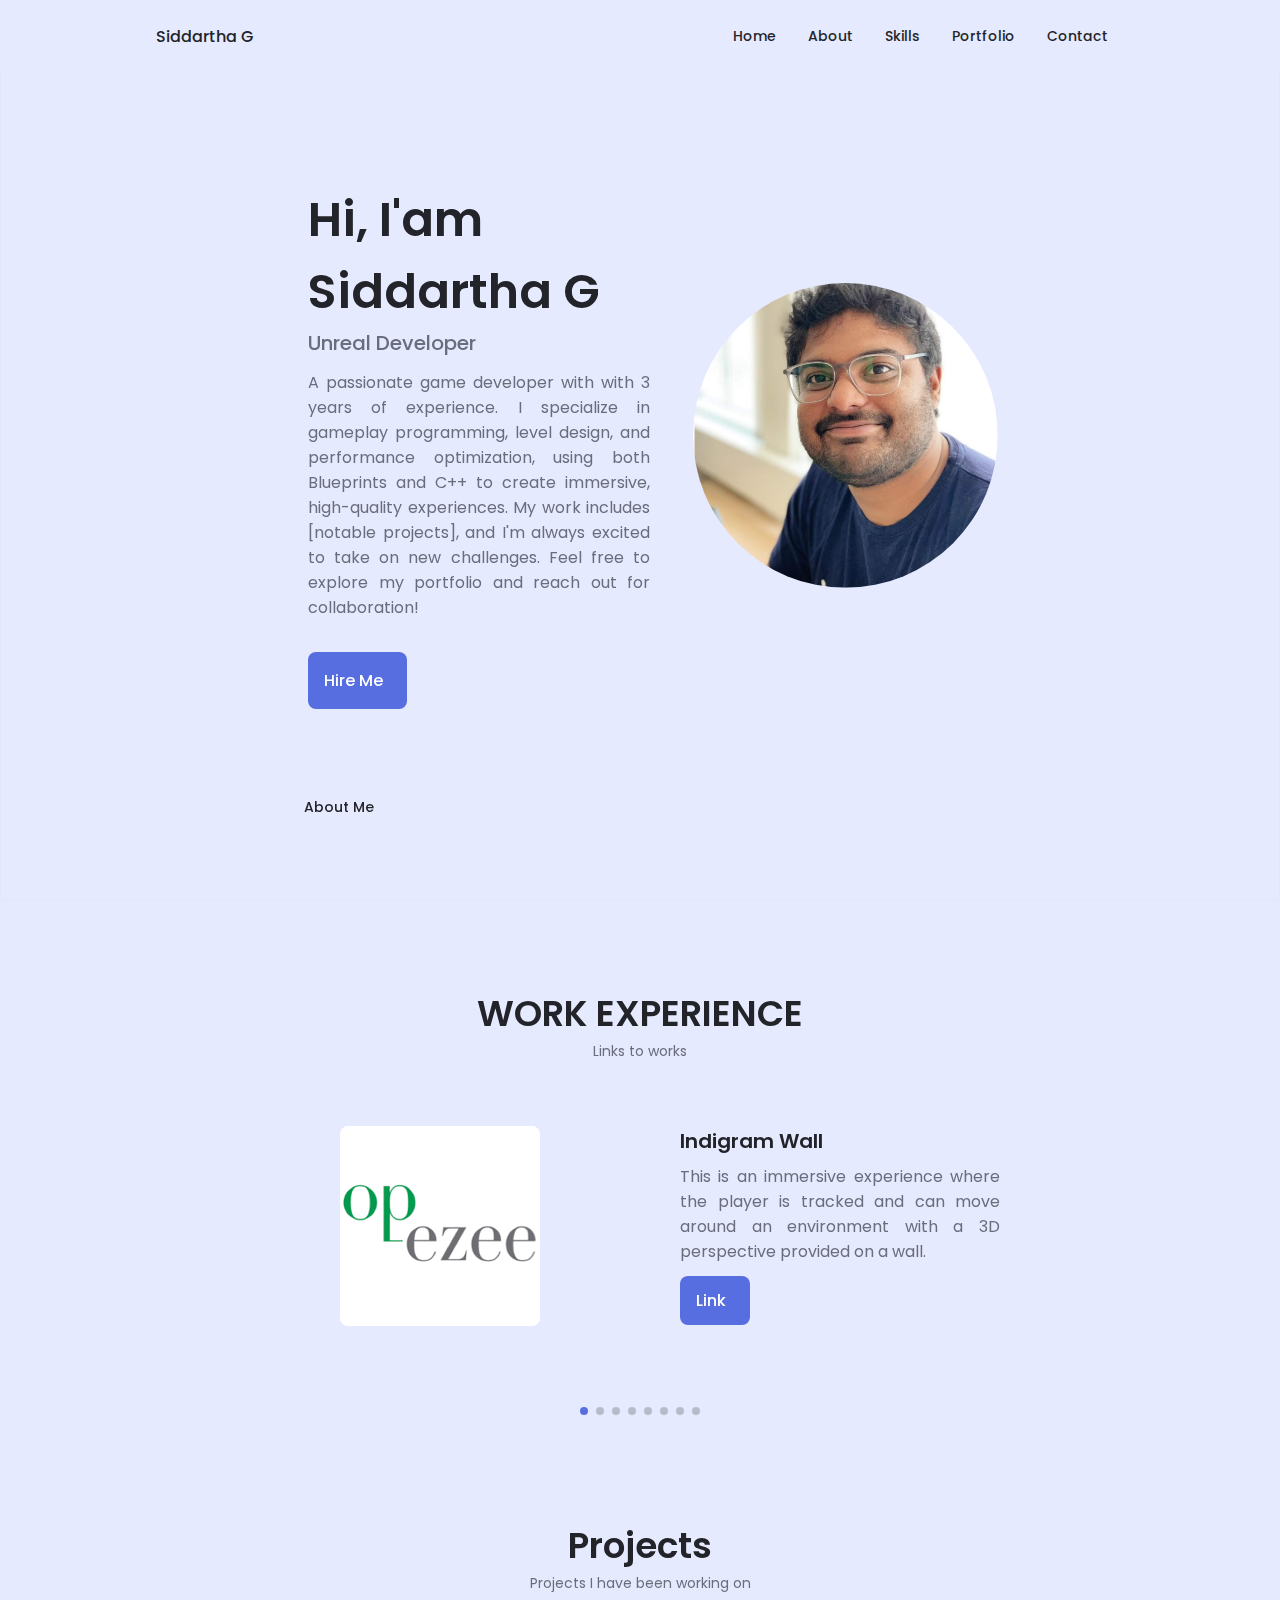
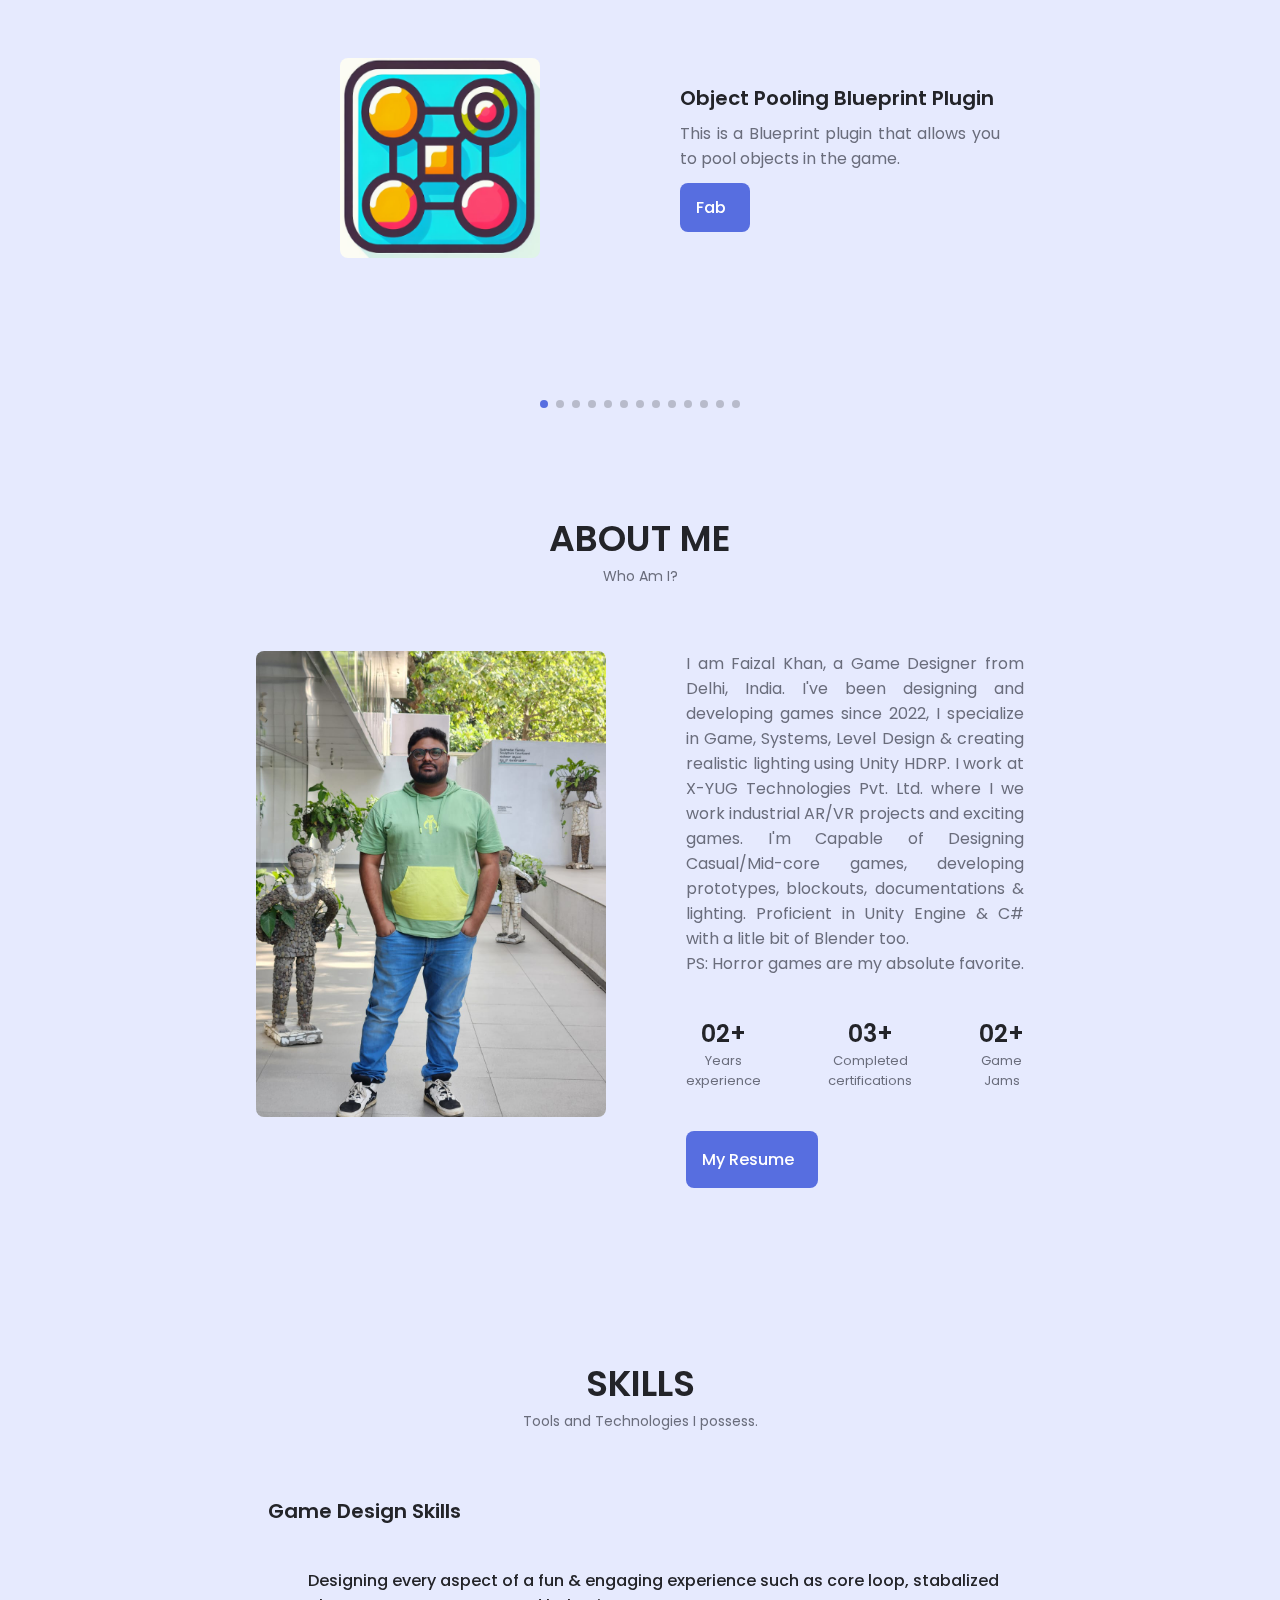
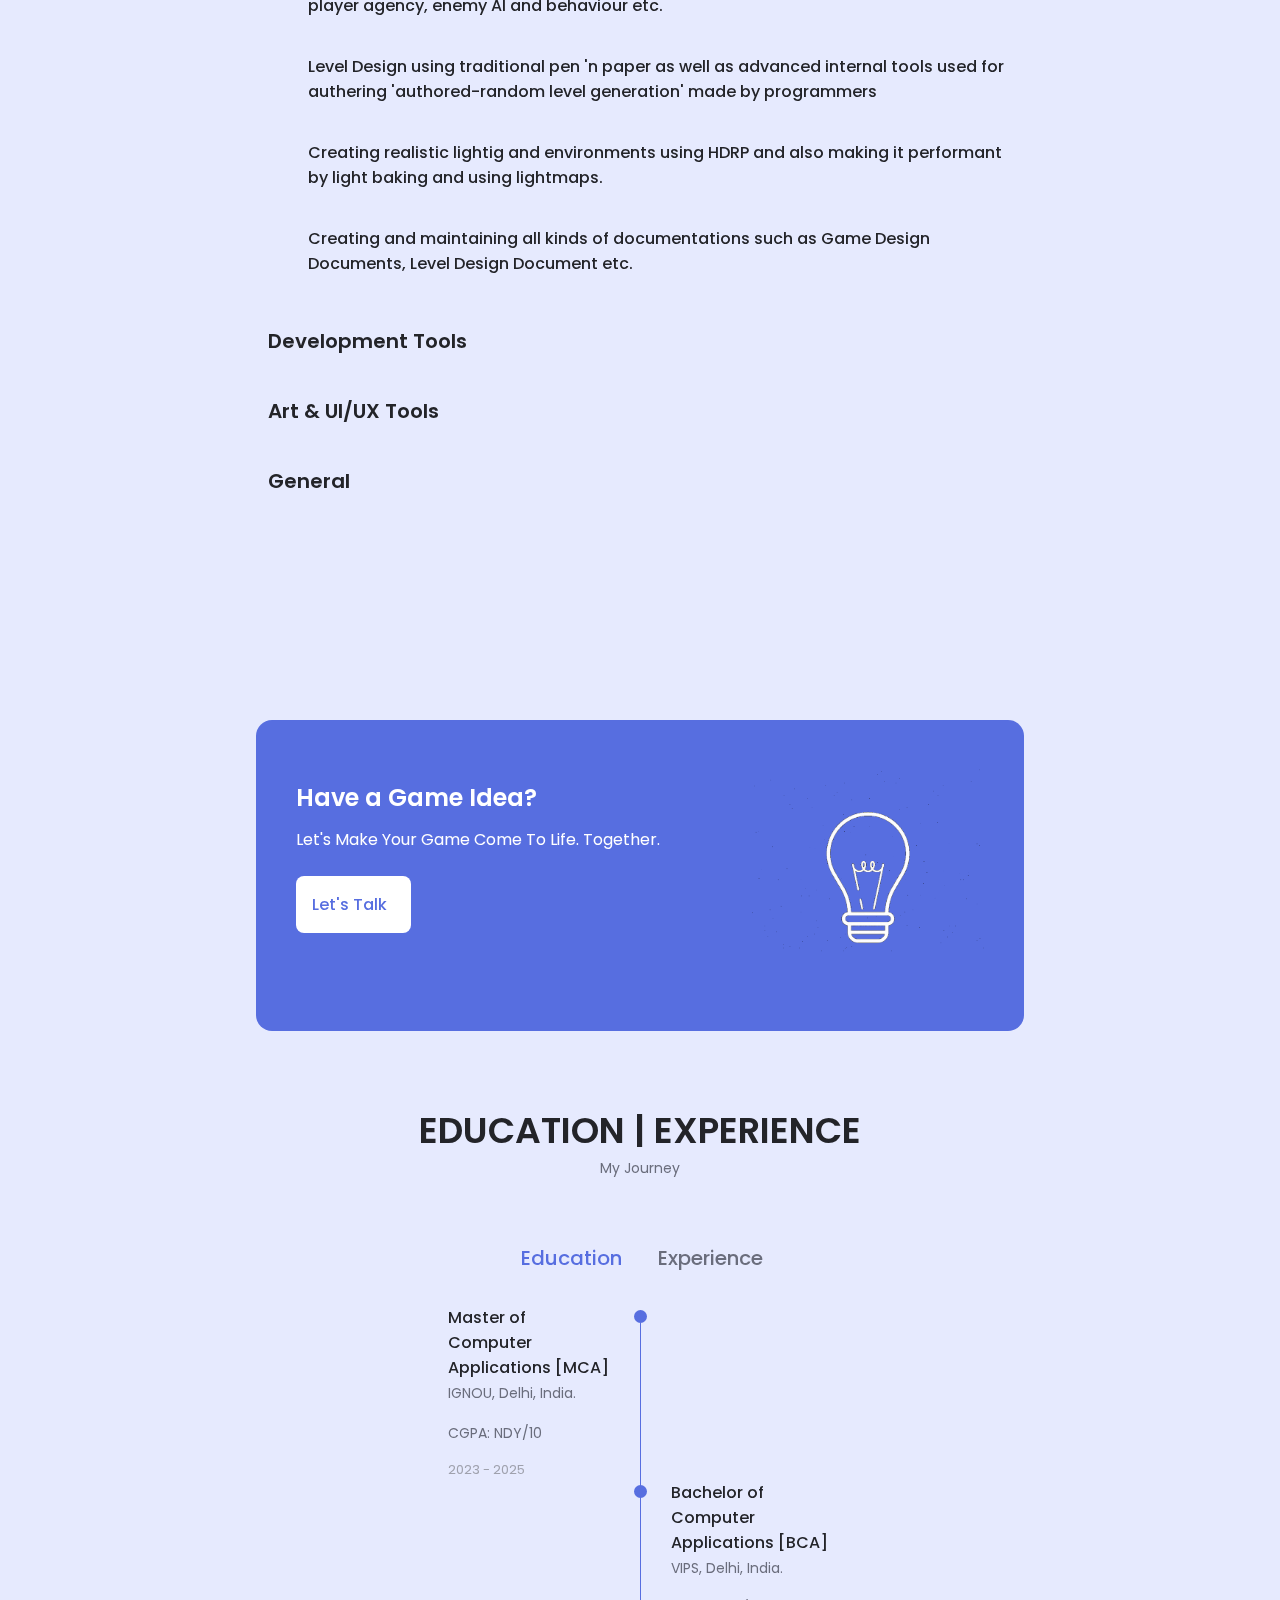
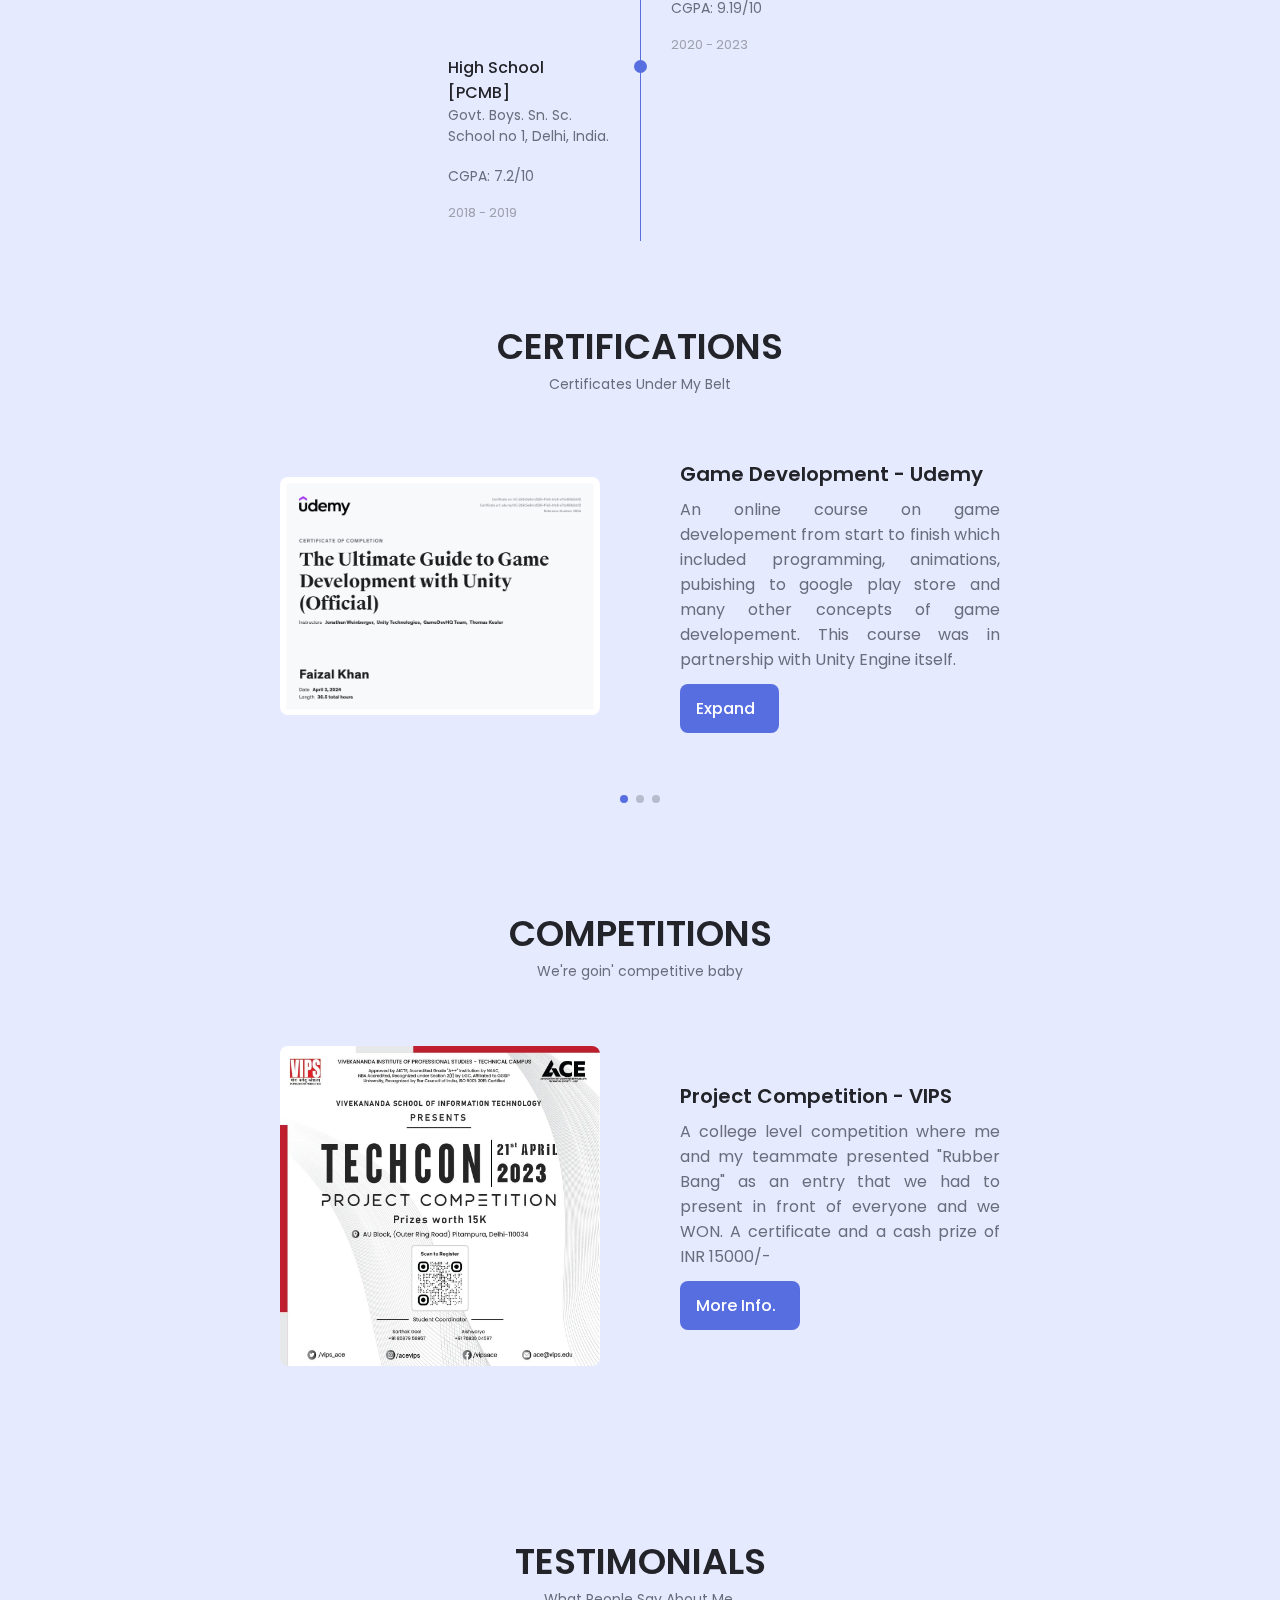
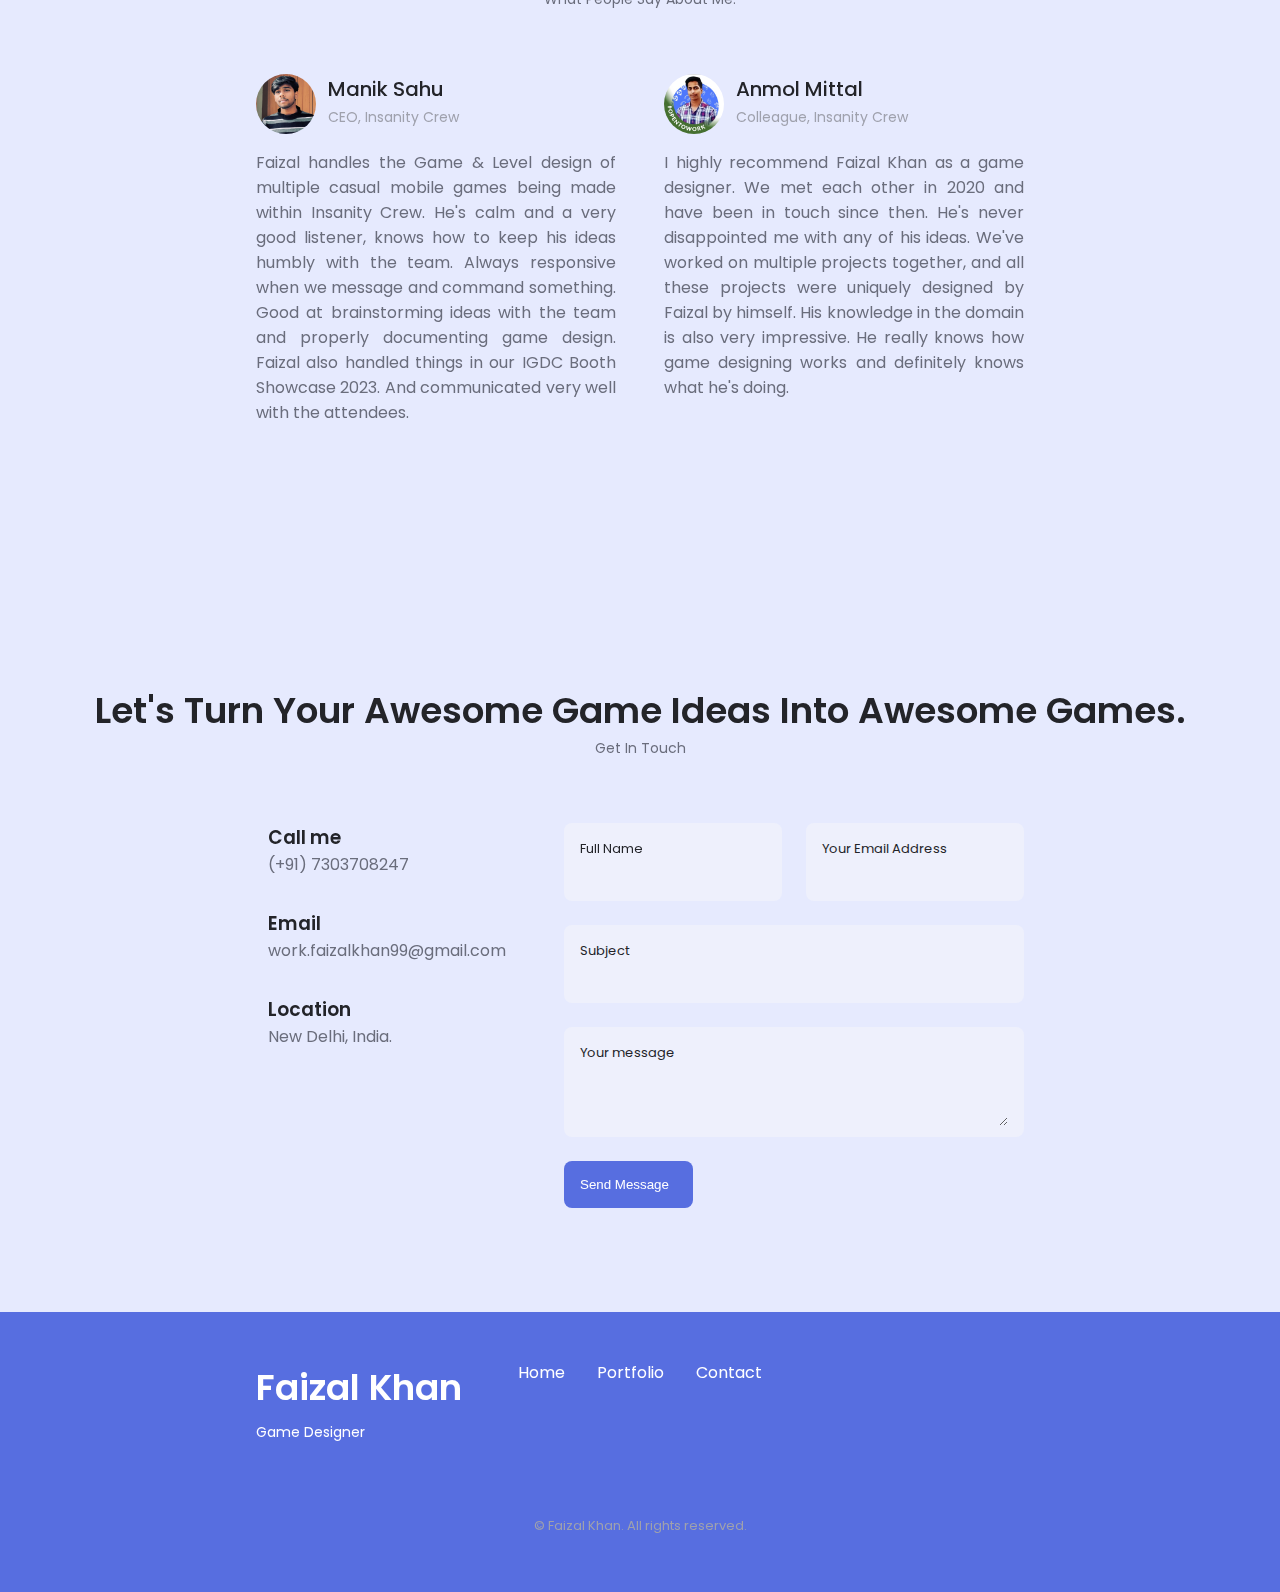
==== commit df30be65: "Added Projects" ====
--- a/index.html
+++ b/index.html
@@ -284,7 +284,7 @@
                 <div class="swiper-pagination"></div>
             </div>
         </section>
-        <!--==================== MY GAMES ====================-->
+        <!--==================== Projects ====================-->
         <section class="portfolio section" id="portfolio">
 
             <h2 class="section__title">Projects</h2>
@@ -292,201 +292,226 @@
 
             <div class="portfolio__container container swiper-container">
                 <div class="swiper-wrapper">
-                    <!--==================== PORTFOLIO 1 ====================-->
-
-                    <div class="portfolio__content grid swiper-slide">
-                        <!-- Embed YouTube video -->
-                        <iframe width="100%" height="315" src="https://www.youtube.com/embed/Ith_mg1L4Z8" 
-                                frameborder="0" allow="accelerometer; autoplay; encrypted-media; gyroscope; picture-in-picture" 
-                                allowfullscreen></iframe>
+
+                    <!--==================== Object Pooling ====================-->
+                    <div class="portfolio__content grid swiper-slide">
+                        <img src="./packages/images/companies/ObjectPooling.png" alt="" class="portfolio__img company_logo">
+
+                        <div class="portfolio_">
+                            <h3 class="portfolio__title">Object Pooling Blueprint Plugin</h3>
+                            <p style="text-align: justify;" class="portfolio__description">This is a Blueprint plugin that allows you to pool objects in the game.</p>
+                            <a href="https://www.fab.com/listings/36a3bbba-294f-4d96-bb74-6582c9afb7ba"
+                                target="_blank" class="button button--flex button--small portfolio__button">
+                                Fab
+                                <i class="uil uil-share button__icon"></i>
+                            </a>
+                        </div>
+                    </div>
+
+                    <!--==================== Project Dawn ====================-->
+                    <div class="portfolio__content grid swiper-slide">
+                        <!-- Embed YouTube video with 16:9 aspect ratio -->
+                        <div class="video-container">
+                            <iframe width="100%" height="100%" src="https://www.youtube.com/embed/bCnKA_cMXh8" 
+                                    frameborder="0" allow="accelerometer; autoplay; encrypted-media; gyroscope; picture-in-picture" 
+                                    allowfullscreen></iframe>
+                        </div>
+
+                        <!-- Title and Description -->
+                        <div class="video__info">
+                            <h3 class="video__title">Project Dawn</h3>
+                            <p style="text-align: justify;" class="video__description">This is a third person ActionRPG built using Unreal Engine. Includes the Inventory, Quest system, Shop System, Dialogue System, AI System and States, Elemental Attacks and Magic Spells.
+                            </p>
+                        </div>
+                    </div>
+
+                    <!--==================== Blade Garden ====================-->
+                    <div class="portfolio__content grid swiper-slide">
+                        <!-- Embed YouTube video with 16:9 aspect ratio -->
+                        <div class="video-container">
+                            <iframe width="100%" height="100%" src="https://www.youtube.com/embed/5OQLqVCASxk" 
+                                    frameborder="0" allow="accelerometer; autoplay; encrypted-media; gyroscope; picture-in-picture" 
+                                    allowfullscreen></iframe>
+                        </div>
+
+                        <!-- Title and Description -->
+                        <div class="video__info">
+                            <h3 class="video__title">Blade Garden</h3>
+                            <p style="text-align: justify;" class="video__description">This is a VR/MR fruit slashing game. The Mixed Reality is done using Meta XR plugin so it is exclusive to Meta Quest platform.
+                            </p>
+                        </div>
+                    </div>
                     
-                        <div class="portfolio_">
-                            <h3 class="portfolio__title">Balloony - Android Game</h3>
-                            <p style="text-align: justify;" class="portfolio__description">A casual balloon popping game
-                                with multiple game modes made for android devices. Made using Unity Engine, C# & Inkscape.</p>
-                            <a href="pshowcasetemplate.html?project=1"
-                                class="button button--flex button--small portfolio__button">
-                                View Details
-                                <i class="uil uil-arrow-right button__icon"></i>
-                            </a>
+                    <!--==================== SpatialAR Demo ====================-->
+                    <div class="portfolio__content grid swiper-slide">
+                        <!-- Embed YouTube video with 16:9 aspect ratio -->
+                        <div class="video-container">
+                            <iframe width="100%" height="100%" src="https://www.youtube.com/embed/WSnYykfvaDE" 
+                                    frameborder="0" allow="accelerometer; autoplay; encrypted-media; gyroscope; picture-in-picture" 
+                                    allowfullscreen></iframe>
+                        </div>
+
+                        <!-- Title and Description -->
+                        <div class="video__info">
+                            <h3 class="video__title">SpatialAR Demo</h3>
+                            <p style="text-align: justify;" class="video__description">In this project I used the ARCore and ARKit SDK along with firebase Realtime database to create an android and iOS app where the user can place objects in a geometry and can share with other users in realtime.
+                            </p>
+                        </div>
+                    </div>
+
+                    <!--==================== Suika Game ====================-->
+                    <div class="portfolio__content grid swiper-slide">
+                        <!-- Embed YouTube video with 16:9 aspect ratio -->
+                        <div class="video-container">
+                            <iframe width="100%" height="100%" src="https://www.youtube.com/embed/5OQLqVCASxk" 
+                                    frameborder="0" allow="accelerometer; autoplay; encrypted-media; gyroscope; picture-in-picture" 
+                                    allowfullscreen></iframe>
+                        </div>
+
+                        <!-- Title and Description -->
+                        <div class="video__info">
+                            <h3 class="video__title">Suika Game</h3>
+                            <p style="text-align: justify;" class="video__description">This is a 3D clone of a popular game called Suika game that is originally made as a 2D game.
+                            </p>
+                        </div>
+                    </div>
+
+                    <!--==================== Need More Speed ====================-->
+                    <div class="portfolio__content grid swiper-slide">
+                        <!-- Embed YouTube video with 16:9 aspect ratio -->
+                        <div class="video-container">
+                            <iframe width="100%" height="100%" src="https://www.youtube.com/embed/tBPdr92JEzw" 
+                                    frameborder="0" allow="accelerometer; autoplay; encrypted-media; gyroscope; picture-in-picture" 
+                                    allowfullscreen></iframe>
+                        </div>
+
+                        <!-- Title and Description -->
+                        <div class="video__info">
+                            <h3 class="video__title">Need More Speed</h3>
+                            <p style="text-align: justify;" class="video__description">This is a sim racer POC with proper vehicle physics and AI integration.
+                            </p>
+                        </div>
+                    </div>
+
+                    <!--==================== Runtime Gizmo ====================-->
+                    <div class="portfolio__content grid swiper-slide">
+                        <!-- Embed YouTube video with 16:9 aspect ratio -->
+                        <div class="video-container">
+                            <iframe width="100%" height="100%" src="https://www.youtube.com/embed/RbVUNYj3ccI" 
+                                    frameborder="0" allow="accelerometer; autoplay; encrypted-media; gyroscope; picture-in-picture" 
+                                    allowfullscreen></iframe>
+                        </div>
+
+                        <!-- Title and Description -->
+                        <div class="video__info">
+                            <h3 class="video__title">Runtime Gizmo</h3>
+                            <p style="text-align: justify;" class="video__description">This project demonstrates a Runtime Gizmo in Unreal Engine.
+                            </p>
+                        </div>
+                    </div>
+
+                    <!--==================== Shooter Project ====================-->
+                    <div class="portfolio__content grid swiper-slide">
+                        <!-- Embed YouTube video with 16:9 aspect ratio -->
+                        <div class="video-container">
+                            <iframe width="100%" height="100%" src="https://www.youtube.com/embed/u6OcjNUSatY" 
+                                    frameborder="0" allow="accelerometer; autoplay; encrypted-media; gyroscope; picture-in-picture" 
+                                    allowfullscreen></iframe>
+                        </div>
+
+                        <!-- Title and Description -->
+                        <div class="video__info">
+                            <h3 class="video__title">Shooter Project</h3>
+                            <p style="text-align: justify;" class="video__description">This project is a work in progress. It is designed as a wave based shooter with clever AI and Advanced Locomotion System integration for smooth animations.
+                            </p>
+                        </div>
+                    </div>
+
+                    <!--==================== MetaHumans Thriller ====================-->
+                    <div class="portfolio__content grid swiper-slide">
+                        <!-- Embed YouTube video with 16:9 aspect ratio -->
+                        <div class="video-container">
+                            <iframe width="100%" height="100%" src="https://www.youtube.com/embed/GqDcotp9FTA" 
+                                    frameborder="0" allow="accelerometer; autoplay; encrypted-media; gyroscope; picture-in-picture" 
+                                    allowfullscreen></iframe>
+                        </div>
+
+                        <!-- Title and Description -->
+                        <div class="video__info">
+                            <h3 class="video__title">MetaHumans Thriller</h3>
+                            <p style="text-align: justify;" class="video__description">This is an animated music video crated using Metahumans from Unreal Engine.
+                            </p>
+                        </div>
+                    </div>
+
+                    <!--==================== Knightfall Chronicles ====================-->
+                    <div class="portfolio__content grid swiper-slide">
+                        <!-- Embed YouTube video with 16:9 aspect ratio -->
+                        <div class="video-container">
+                            <iframe width="100%" height="100%" src="https://www.youtube.com/embed/AKnmW4UIO_U" 
+                                    frameborder="0" allow="accelerometer; autoplay; encrypted-media; gyroscope; picture-in-picture" 
+                                    allowfullscreen></iframe>
+                        </div>
+
+                        <!-- Title and Description -->
+                        <div class="video__info">
+                            <h3 class="video__title">Knightfall Chronicles</h3>
+                            <p style="text-align: justify;" class="video__description">This project is a kit-bashed Survivor rouge like (horde survival) online multiplayer game with several marketplace assets.
+                            </p>
+                        </div>
+                    </div>
+
+                    <!--==================== Shadows Of The Forsaken ====================-->
+                    <div class="portfolio__content grid swiper-slide">
+                        <!-- Embed YouTube video with 16:9 aspect ratio -->
+                        <div class="video-container">
+                            <iframe width="100%" height="100%" src="https://www.youtube.com/embed/0Eics8rV7Uc" 
+                                    frameborder="0" allow="accelerometer; autoplay; encrypted-media; gyroscope; picture-in-picture" 
+                                    allowfullscreen></iframe>
+                        </div>
+
+                        <!-- Title and Description -->
+                        <div class="video__info">
+                            <h3 class="video__title">Shadows Of The Forsaken</h3>
+                            <p style="text-align: justify;" class="video__description">This project is a kit-bashed souls like hack and slash game with several marketplace assets.
+                            </p>
+                        </div>
+                    </div>
+
+                    <!--==================== Tiffin Rush ====================-->
+                    <div class="portfolio__content grid swiper-slide">
+                        <!-- Embed YouTube video with 16:9 aspect ratio -->
+                        <div class="video-container">
+                            <iframe width="100%" height="100%" src="https://www.youtube.com/embed/_Xq3ePw3ITw" 
+                                    frameborder="0" allow="accelerometer; autoplay; encrypted-media; gyroscope; picture-in-picture" 
+                                    allowfullscreen></iframe>
+                        </div>
+
+                        <!-- Title and Description -->
+                        <div class="video__info">
+                            <h3 class="video__title">Tiffin Rush</h3>
+                            <p style="text-align: justify;" class="video__description">This is a top-down arcade game made using Unity. This is a cooking game where you have to assemble dishes and deliver them before time runs out.
+                            </p>
+                        </div>
+                    </div>
+
+                    <!--==================== AI Metahuman ====================-->
+                    <div class="portfolio__content grid swiper-slide">
+                        <!-- Embed YouTube video with 16:9 aspect ratio -->
+                        <div class="video-container">
+                            <iframe width="100%" height="100%" src="https://www.youtube.com/embed/ZECnc1Kss2Q" 
+                                    frameborder="0" allow="accelerometer; autoplay; encrypted-media; gyroscope; picture-in-picture" 
+                                    allowfullscreen></iframe>
+                        </div>
+
+                        <!-- Title and Description -->
+                        <div class="video__info">
+                            <h3 class="video__title">AI Metahuman</h3>
+                            <p style="text-align: justify;" class="video__description">This is a AI integration into Meta human using ConvAI and Unreal Engine.
+                            </p>
                         </div>
                     </div>
                     
-
-                    <!--==================== PORTFOLIO 2 ====================-->
-
-                    <div class="portfolio__content grid swiper-slide">
-                        <img src="./packages/images/balloony.png" alt="" class="portfolio__img company_logo">
-
-                        <div class="portfolio_">
-                            <h3 class="portfolio__title">Balloony - Android Game</h3>
-                            <p style="text-align: justify;" class="portfolio__description">A casual balloon popping game
-                                with multiple game modes made for android devices. Made using Unity Engine, C# &
-                                Inkscape.</p>
-                            <a href="pshowcasetemplate.html?project=1"
-                                class="button button--flex button--small portfolio__button">
-                                View Details
-                                <i class="uil uil-arrow-right button__icon"></i>
-                            </a>
-                        </div>
-                    </div>
-
-                    <!--==================== PORTFOLIO 3 ====================-->
-                    <div class="portfolio__content grid swiper-slide">
-                        <img src="./packages/images/levelarium.png" alt="" class="portfolio__img company_logo">
-
-                        <div class="portfolio_">
-                            <h3 class="portfolio__title">Levelarium - Android Game</h3>
-                            <p style="text-align: justify;" class="portfolio__description">A 2.5D puzzle platfromer game
-                                made for android devices. Made using Unity Engine, C# & Blender</p>
-                            <a href="pshowcasetemplate.html?project=2"
-                                class="button button--flex button--small portfolio__button">
-                                View Details
-                                <i class="uil uil-arrow-right button__icon"></i>
-                            </a>
-                        </div>
-                    </div>
-
-                    <!--==================== PORTFOLIO 4 ====================-->
-                    <div class="portfolio__content grid swiper-slide">
-                        <img src="./packages/images/TT.png" alt="" class="portfolio__img company_logo">
-
-                        <div class="portfolio_">
-                            <h3 class="portfolio__title">Trash Troopers - Casual</h3>
-                            <p style="text-align: justify;" class="portfolio__description">A mobile casual educational
-                                game made for IGDC category award in 2023. I played the role of A game & level designer.
-                            </p>
-                            <a href="pshowcasetemplate.html?project=3"
-                                class="button button--flex button--small portfolio__button">
-                                View Details
-                                <i class="uil uil-arrow-right button__icon"></i>
-                            </a>
-                        </div>
-                    </div>
-                    <!--==================== PORTFOLIO 5 ====================-->
-                    <div class="portfolio__content grid swiper-slide">
-                        <img src="./packages/images/thesecretlanguage.png" alt="" class="portfolio__img company_logo">
-
-                        <div class="portfolio_">
-                            <h3 class="portfolio__title">The Language of Love - BYOG</h3>
-                            <p style="text-align: justify;" class="portfolio__description">A Zelda inspired 2D game
-                                developed for BYOG game jam hosted by IGDC in 2023. Made with a team of 3. Made using
-                                Unity Engine, C# & Piskel.</p>
-                            <a href="pshowcasetemplate.html?project=4"
-                                class="button button--flex button--small portfolio__button">
-                                View Details
-                                <i class="uil uil-arrow-right button__icon"></i>
-                            </a>
-                        </div>
-                    </div>
-                    <!--==================== PORTFOLIO 6 ====================-->
-                    <div class="portfolio__content grid swiper-slide">
-                        <img src="./packages/images/monophobia.png" alt="" class="portfolio__img company_logo">
-
-                        <div class="portfolio_">
-                            <h3 class="portfolio__title">Monophobia - 3D Horror Game</h3>
-                            <p style="text-align: justify;" class="portfolio__description">A 3D horror game developed
-                                for a game jam with a teammate in the span of 20 days. Made using Unity Engine, C# &
-                                Blender.</p>
-                            <a href="pshowcasetemplate.html?project=5"
-                                class="button button--flex button--small portfolio__button">
-                                View Details
-                                <i class="uil uil-arrow-right button__icon"></i>
-                            </a>
-                        </div>
-                    </div>
-                    <!--==================== PORTFOLIO 7 ====================-->
-                    <div class="portfolio__content grid swiper-slide">
-                        <img src="./packages/images/rubberbang.png" alt="" class="portfolio__img company_logo">
-
-                        <div class="portfolio_">
-                            <h3 class="portfolio__title">Rubber Bang - Online Multiplayer</h3>
-                            <p style="text-align: justify;" class="portfolio__description">An online multiplayer
-                                shooting game develope for a college level competition with a teammate that we won. Made
-                                using Unity Engine, C# & Blender.</p>
-                            <a href="pshowcasetemplate.html?project=6"
-                                class="button button--flex button--small portfolio__button">
-                                View Details
-                                <i class="uil uil-arrow-right button__icon"></i>
-                            </a>
-                        </div>
-                    </div>
-                    <!--==================== PORTFOLIO 8 ====================-->
-                    <div class="portfolio__content grid swiper-slide">
-                        <img src="./packages/images/DTT.png" alt="" class="portfolio__img company_logo">
-
-                        <div class="portfolio_">
-                            <h3 class="portfolio__title">Darren The Thief - Point n Click</h3>
-                            <p style="text-align: justify;" class="portfolio__description">A point and click strategy
-                                game for Windows, MAC & Linux. Made with Unity engine using C#.</p>
-                            <a href="pshowcasetemplate.html?project=7"
-                                class="button button--flex button--small portfolio__button">
-                                View Details
-                                <i class="uil uil-arrow-right button__icon"></i>
-                            </a>
-                        </div>
-                    </div>
-                    <!--==================== PORTFOLIO 9 ====================-->
-                    <div class="portfolio__content grid swiper-slide">
-                        <img src="./packages/images/lama.png" alt="" class="portfolio__img company_logo">
-
-                        <div class="portfolio_">
-                            <h3 class="portfolio__title">L.A.M.A. - Gamified Portfolio App</h3>
-                            <p style="text-align: justify;" class="portfolio__description">L.A.M.A. stands for Learn
-                                About Me App. A gamified portfolio app to showcase all the game I've made using a
-                                dungeon crawler. Made with Unity engine using C#.</p>
-                            <a href="pshowcasetemplate.html?project=8"
-                                class="button button--flex button--small portfolio__button">
-                                View Details
-                                <i class="uil uil-arrow-right button__icon"></i>
-                            </a>
-                        </div>
-                    </div>
-                    <!--==================== PORTFOLIO 10 ====================-->
-                    <div class="portfolio__content grid swiper-slide">
-                        <img src="./packages/images/underthetree.png" alt="" class="portfolio__img company_logo">
-
-                        <div class="portfolio_">
-                            <h3 class="portfolio__title">Under The Tree - Android Casual</h3>
-                            <p style="text-align: justify;" class="portfolio__description">A mobile casual fruit
-                                catching game for android devices. Made with Unity engine using C#.</p>
-                            <a href="pshowcasetemplate.html?project=9"
-                                class="button button--flex button--small portfolio__button">
-                                View Details
-                                <i class="uil uil-arrow-right button__icon"></i>
-                            </a>
-                        </div>
-                    </div>
-                    <!--==================== PORTFOLIO 11 ====================-->
-                    <div class="portfolio__content grid swiper-slide">
-                        <img src="./packages/images/ghostrunner.png" alt="" class="portfolio__img company_logo">
-
-                        <div class="portfolio_">
-                            <h3 class="portfolio__title">Ghost Runner - Infinite Side Scroller</h3>
-                            <p style="text-align: justify;" class="portfolio__description">A WebGL infinite side
-                                scroller game made with Unity Engine using C#.</p>
-                            <a href="pshowcasetemplate.html?project=10"
-                                class="button button--flex button--small portfolio__button">
-                                View Details
-                                <i class="uil uil-arrow-right button__icon"></i>
-                            </a>
-                        </div>
-                    </div>
-                    <!--==================== PORTFOLIO 12 ====================-->
-                    <div class="portfolio__content grid swiper-slide">
-                        <img src="./packages/images/spacerocks.png" alt="" class="portfolio__img company_logo">
-
-                        <div class="portfolio_">
-                            <h3 class="portfolio__title">Space Rocks</h3>
-                            <p style="text-align: justify;" class="portfolio__description">A space shooter for Mac,
-                                Linux & Windows systems. My first game ever. Made with GameMakerStudio2.</p>
-                            <a href="pshowcasetemplate.html?project=11"
-                                class="button button--flex button--small portfolio__button">
-                                View Details
-                                <i class="uil uil-arrow-right button__icon"></i>
-                            </a>
-                        </div>
-                    </div>
                 </div>
                 <!-- add arrows-->
                 <div class="swiper-button-next">
@@ -510,7 +535,7 @@
             <span class="section__subtitle">Who Am I?</span>
 
             <div class="about__container container grid">
-                <img src="packages/images/photo_2.jpg" alt="" class="about__img">
+                <img src="packages/images/AboutMePhoto.jpeg" alt="" class="about__img">
                 <div class="about__data">
                     <p class="about__description" style="text-align: justify;">
                         I am Faizal Khan, a Game Designer from Delhi, India. I've been designing and developing games
--- a/packages/css/styles.css
+++ b/packages/css/styles.css
@@ -1495,3 +1495,51 @@
   width: 200px;
   height: 200px;
 }
+
+/* Ensures the video maintains a 16:9 aspect ratio */
+.video-container {
+  position: relative;
+  width: 100%;
+  padding-bottom: 56.25%; /* 16:9 aspect ratio (9 / 16 * 100 = 56.25) */
+  height: 0;
+  overflow: hidden;
+  transform: scale(1.15); /* 25% larger */
+  transform-origin: center center; /* Keeps the scale centered */
+}
+
+.video-container iframe {
+  position: absolute;
+  top: 0;
+  left: 0;
+  width: 100%;
+  height: 100%;
+}
+
+/* Styling for the portfolio content */
+.video__content {
+  display: flex;
+  flex-direction: column;
+  align-items: center;
+}
+
+.video__info {
+  padding: 20px;
+  text-align: center;
+  background-color: none;
+  width: 100%;
+}
+
+/* Optional: Add some spacing between elements if needed */
+.video__title {
+  margin-top: 15px;
+  font-size: 1.5rem;
+  font-weight: bold;
+}
+
+.video__description {
+  margin: 10px 0;
+  font-size: 1rem;
+}
+
+
+
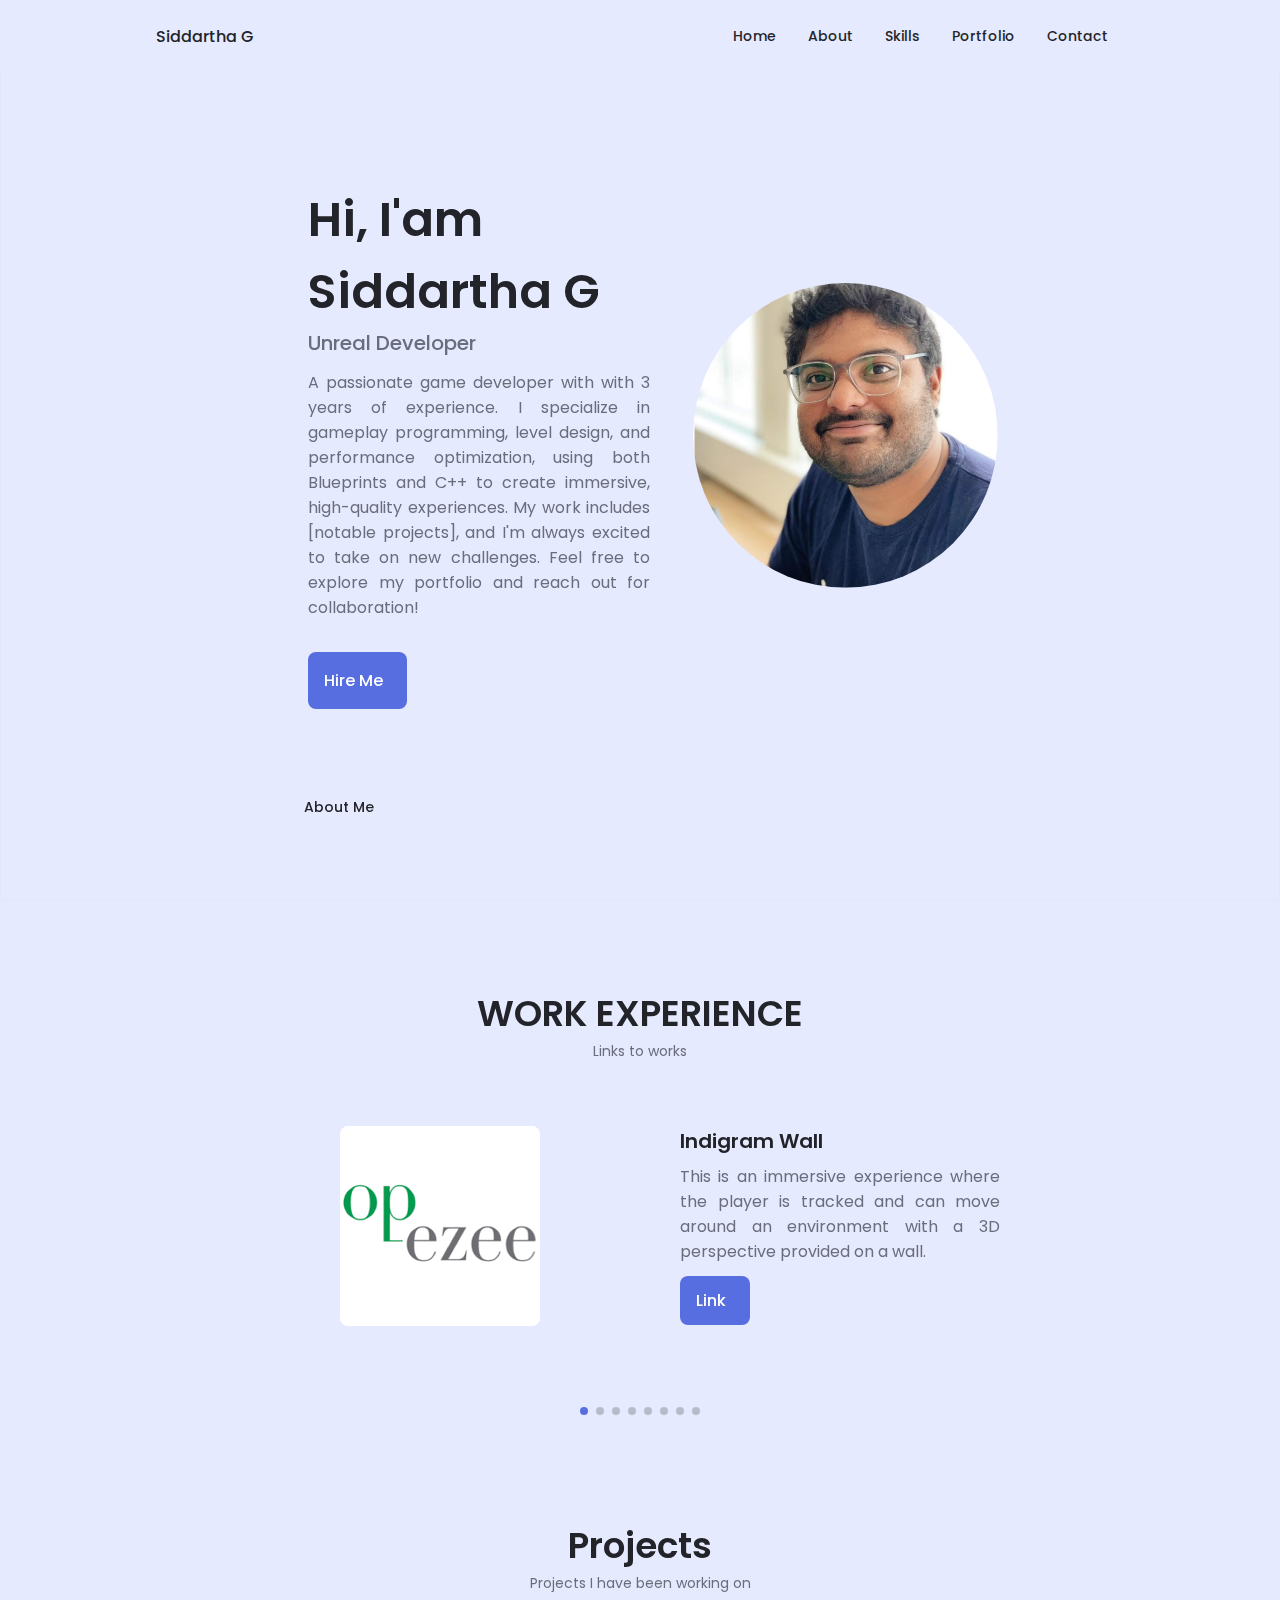
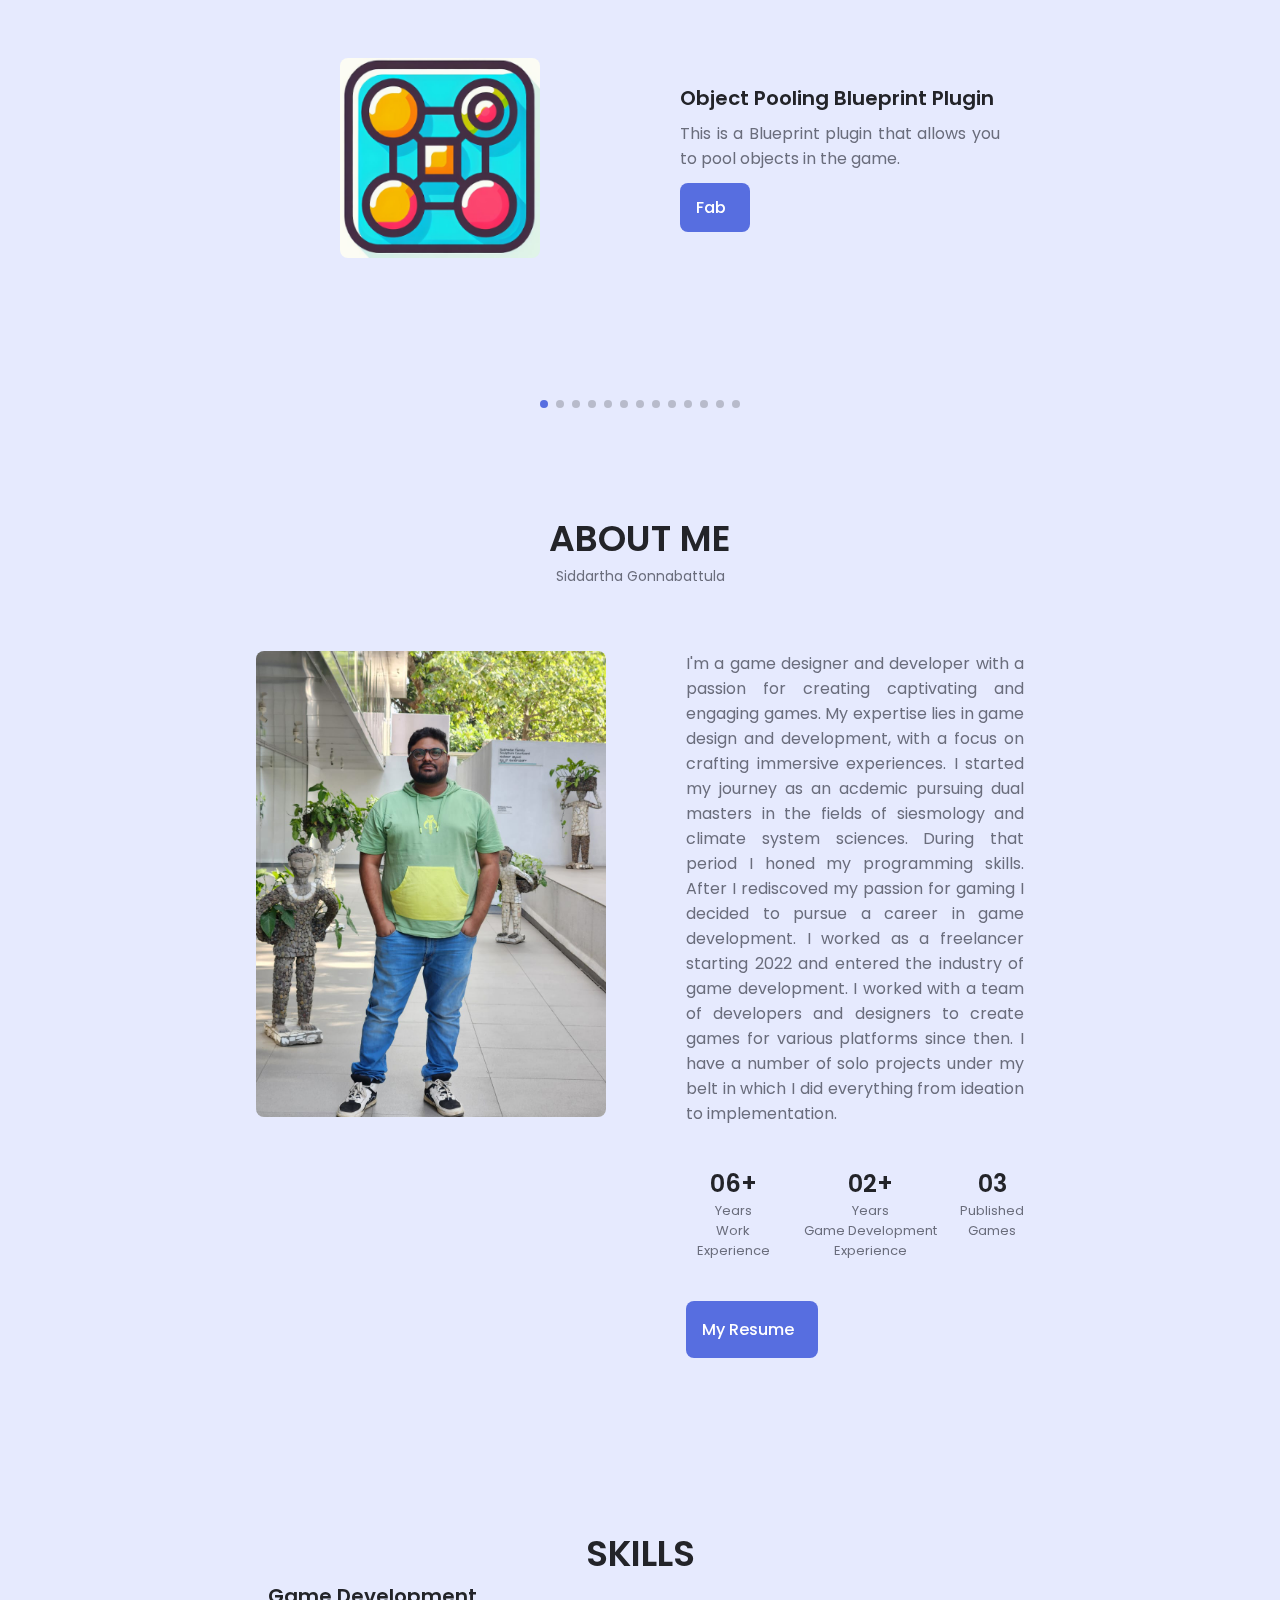
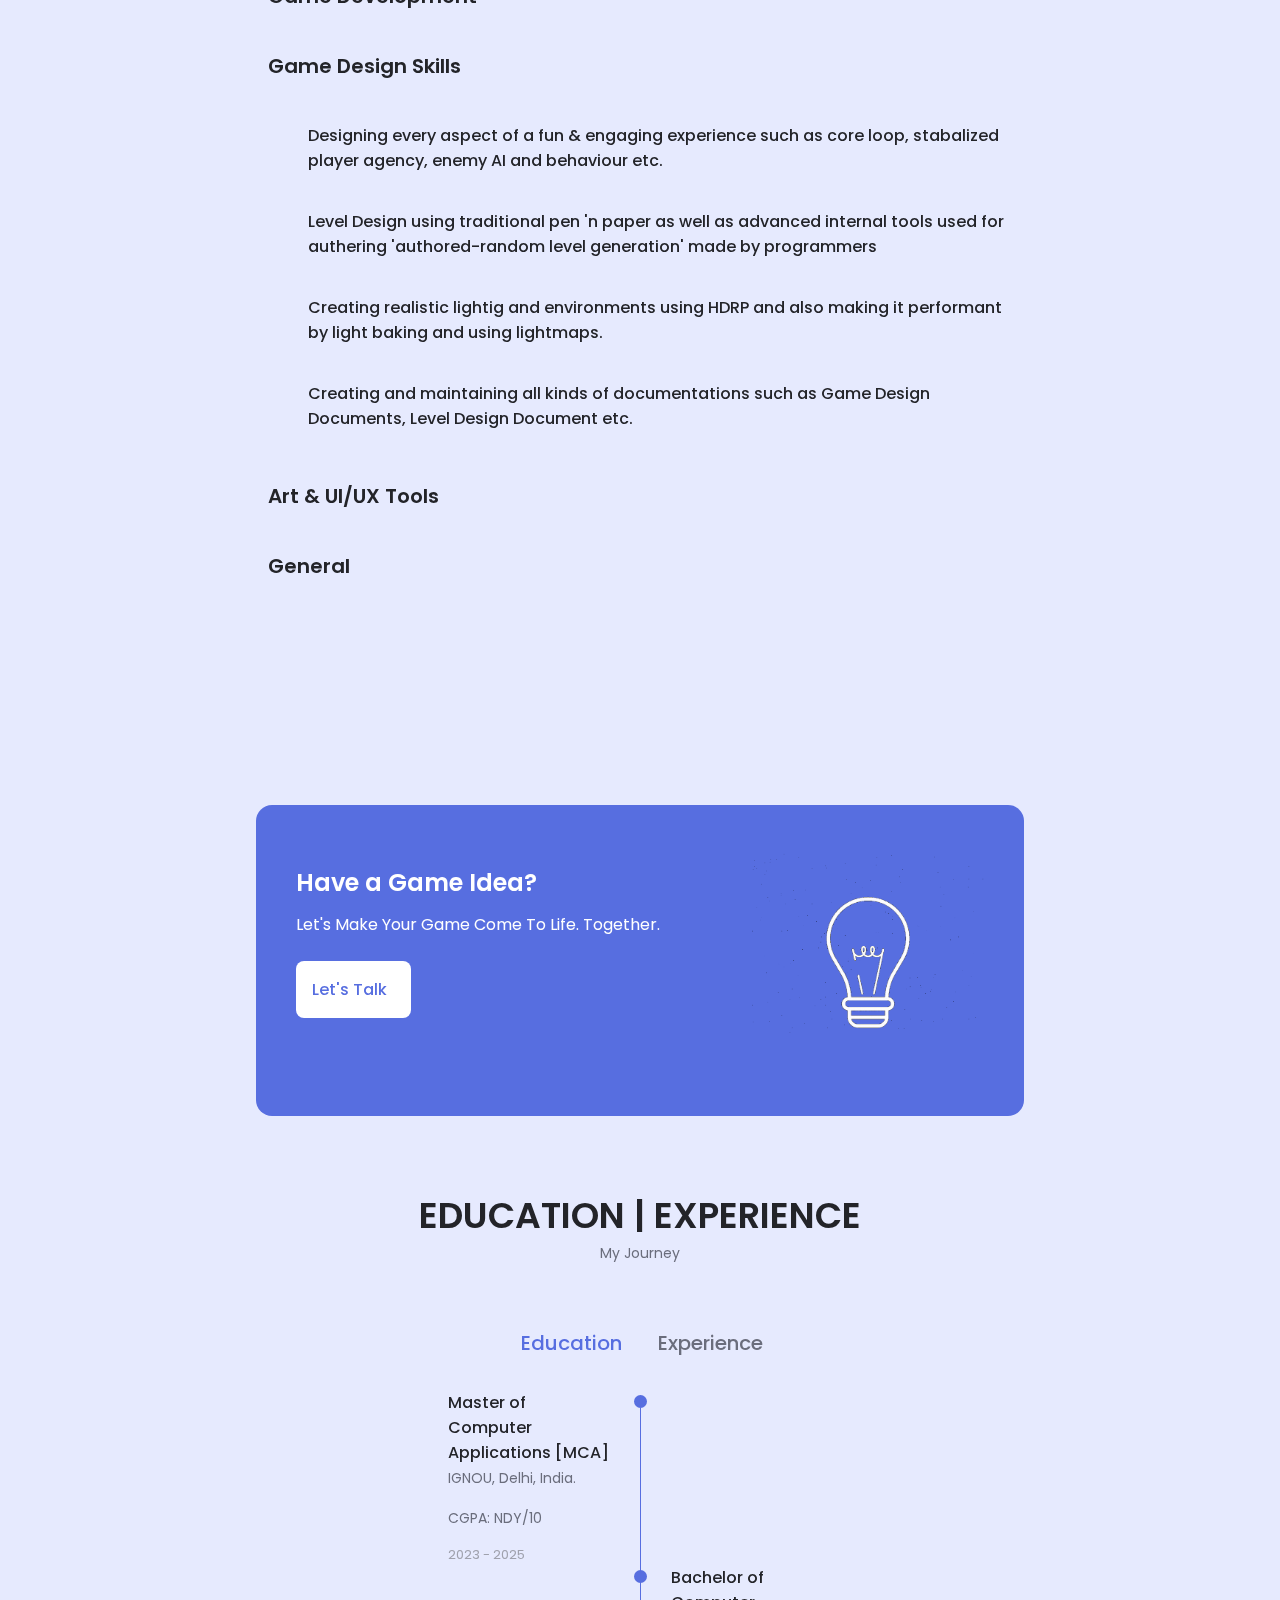
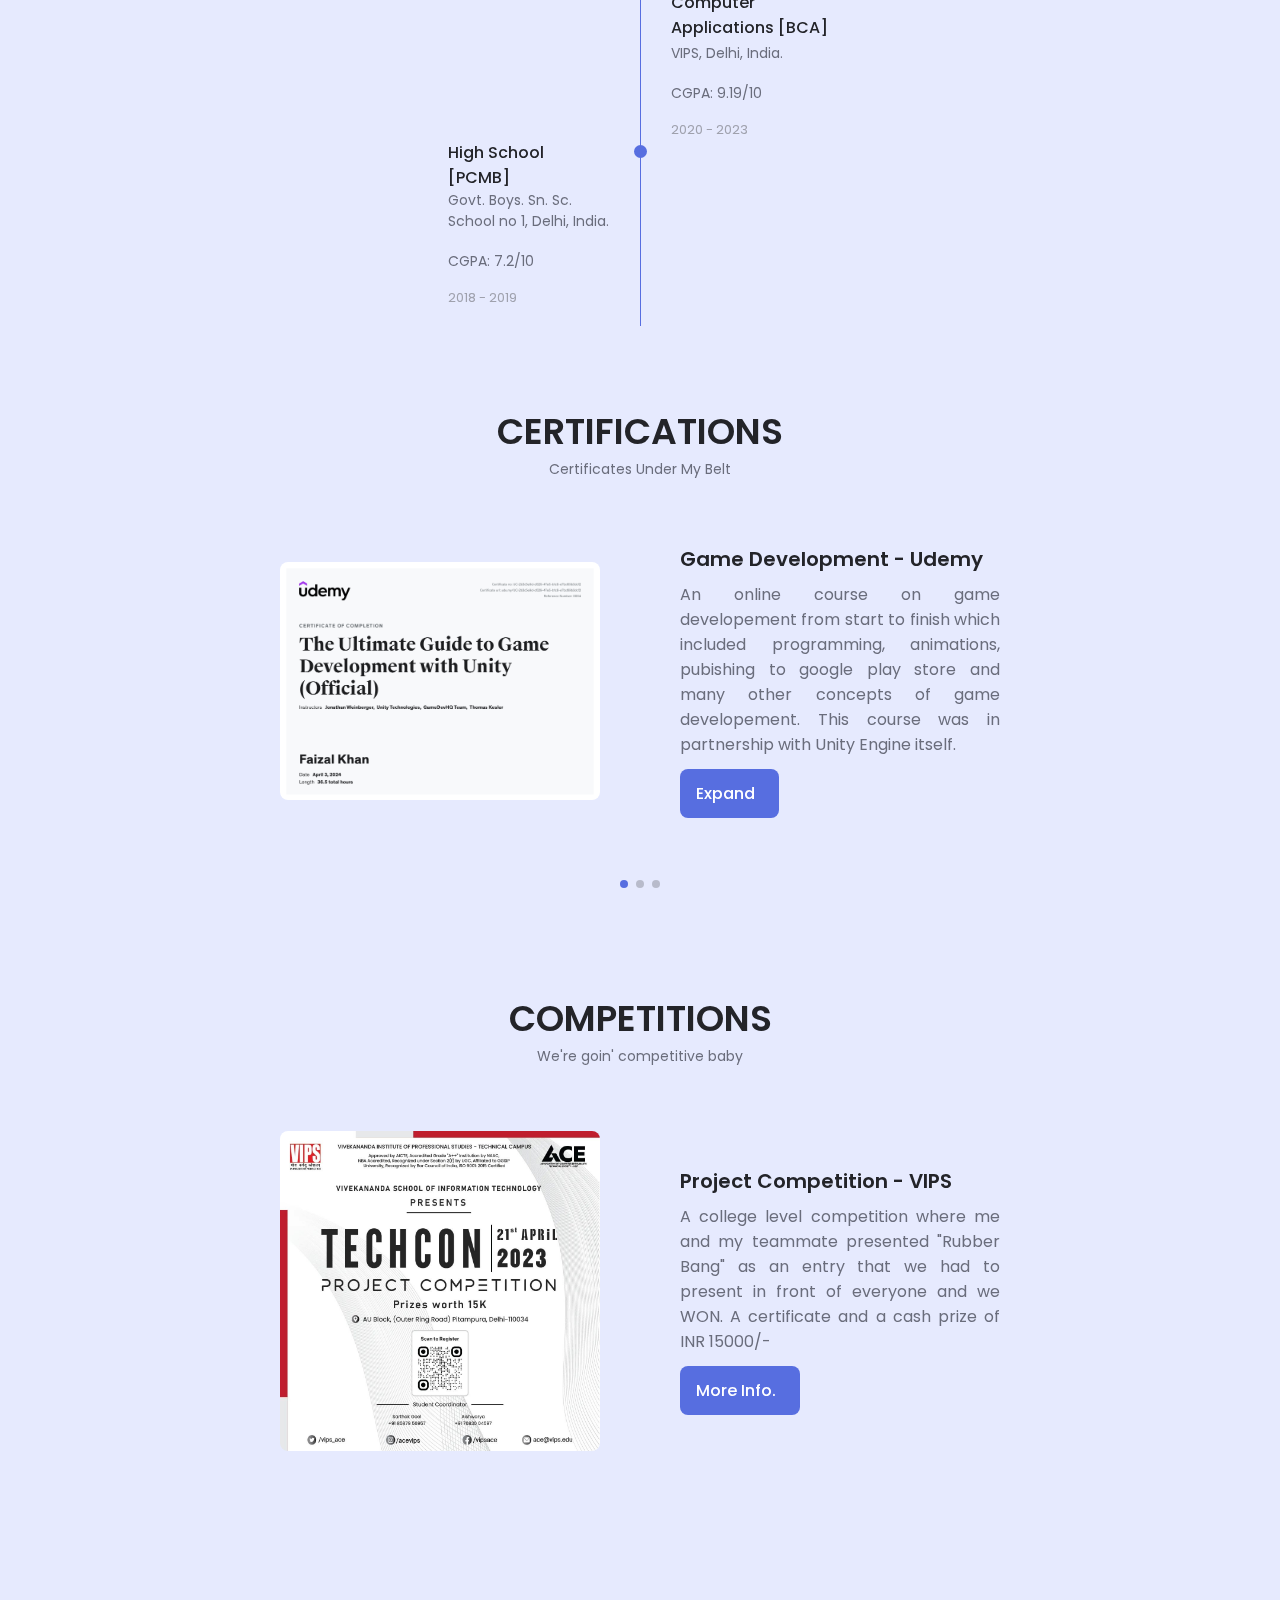
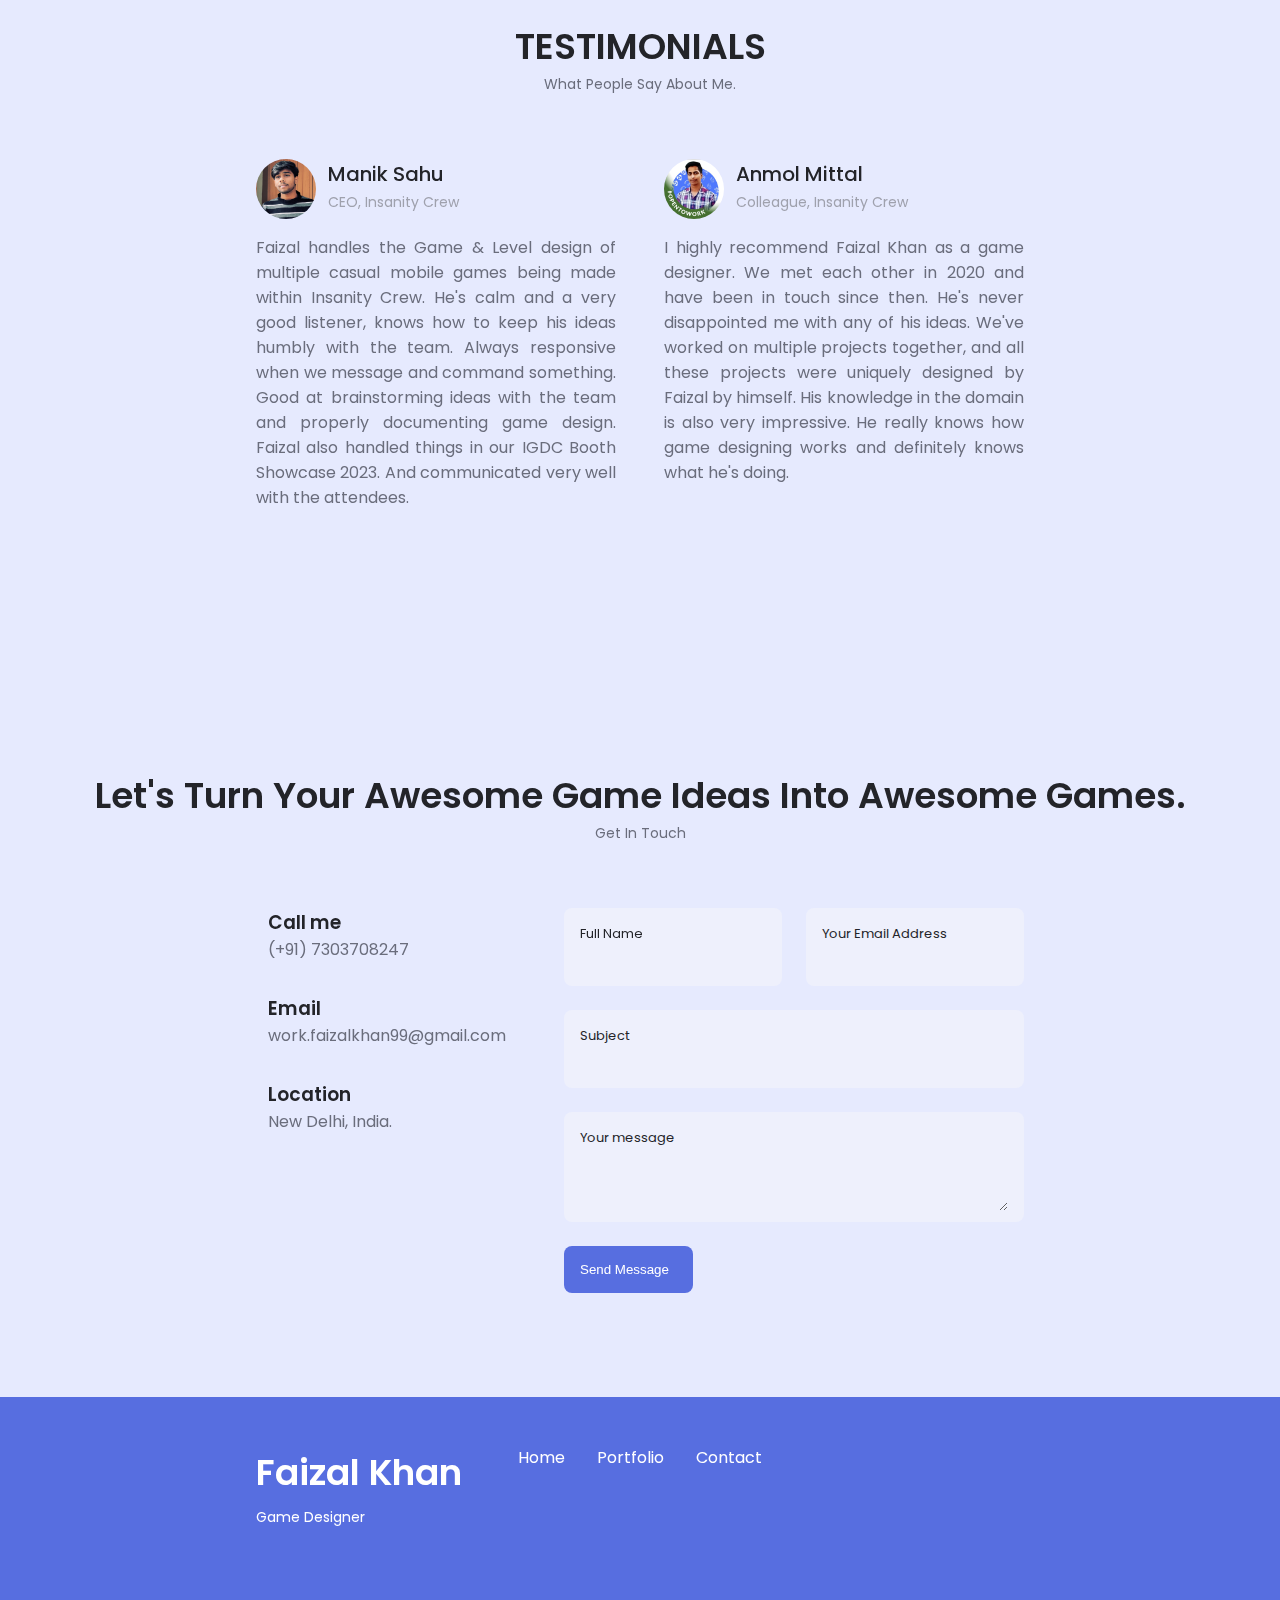
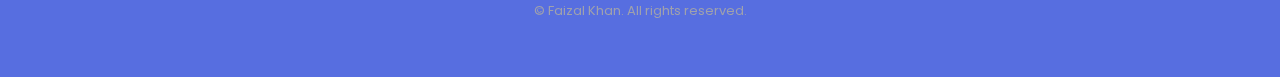
==== commit b1e2183d: "Added about me working on skills" ====
--- a/index.html
+++ b/index.html
@@ -532,29 +532,28 @@
         <!--==================== ABOUT ====================-->
         <section class="about section" id="about">
             <h2 class="section__title">ABOUT ME</h2>
-            <span class="section__subtitle">Who Am I?</span>
+            <span class="section__subtitle">Siddartha Gonnabattula</span>
 
             <div class="about__container container grid">
                 <img src="packages/images/AboutMePhoto.jpeg" alt="" class="about__img">
                 <div class="about__data">
                     <p class="about__description" style="text-align: justify;">
-                        I am Faizal Khan, a Game Designer from Delhi, India. I've been designing and developing games
-                        since 2022, I specialize in Game, Systems, Level Design & creating realistic lighting using Unity HDRP. I work at X-YUG Technologies Pvt. Ltd. where I
-                        we work industrial AR/VR projects and exciting games. I'm Capable of Designing Casual/Mid-core games, developing prototypes, blockouts, documentations & lighting. Proficient in Unity Engine & C#
-                        with a litle bit of Blender too.<br>PS: Horror games are my absolute favorite.
+                        I'm a game designer and developer with a passion for creating captivating and engaging games. My expertise lies in game design and development, with a focus on crafting immersive experiences. 
+                        I started my journey as an acdemic pursuing dual masters in the fields of siesmology and climate system sciences. During that period I honed my programming skills. After I rediscoved my passion for gaming I decided to pursue a career in game development. 
+                        I worked as a freelancer starting 2022 and entered the industry of game development. I worked with a team of developers and designers to create games for various platforms since then. I have a number of solo projects under my belt in which I did everything from ideation to implementation.
                     </p>
                     <div class="about__info">
                         <div>
-                            <span class="about__info-title">02+</span>
-                            <span class="about__info-name">Years <br> experience</span>
-                        </div>
-                        <div>
-                            <span class="about__info-title">03+</span>
-                            <span class="about__info-name">Completed <br> certifications</span>
+                            <span class="about__info-title">06+</span>
+                            <span class="about__info-name">Years <br>Work Experience</span>
                         </div>
                         <div>
                             <span class="about__info-title">02+</span>
-                            <span class="about__info-name">Game<br>Jams</span>
+                            <span class="about__info-name">Years <br> Game Development Experience</span>
+                        </div>
+                        <div>
+                            <span class="about__info-title">03</span>
+                            <span class="about__info-name">Published<br>Games</span>
                         </div>
                     </div>
 
@@ -570,14 +569,91 @@
         <!--==================== SKILLS ====================-->
         <section class="skills section" id="skills">
             <h2 class="section__title">SKILLS</h2>
-            <span class="section__subtitle">Tools and Technologies I possess.</span>
 
             <div class="skills__container container grid">
                 <div>
+                    <!--==================== SKILLS 2 ====================-->
+                    <div class="skills__content skills__close">
+                        <div class="skills__header">
+                            <i class="uil uil-brackets-curly skills__icon"></i>
+                            <div>
+                                <h1 class="skills__title">Game Development
+                            </div>
+                            <i class="uil uil-angle-down skills__arrow"></i>
+                        </div>
+                        <div class="skills__list grid">
+                            <div class="skills__data">
+                                <div class="skills__titles">
+                                    <h3 class="skills__name uil">
+                                        <table>
+                                            <tr>
+                                                <td style="vertical-align: top;">
+                                                    <i class="uil uil-arrow-circle-right"
+                                                        style="color: var(--first-color)">&nbsp;</i>
+                                                </td>
+                                                <td>
+                                                    Unreal Engine 4/5
+                                                </td>
+                                            </tr>
+                                        </table>
+                                    </h3>
+                                    <!-- <span class="skills__number">80%</span> -->
+                                </div>
+                                <!-- <div class="skills__bar">
+                                    <span class="skills__percentage skills__bank"></span>
+                                </div> -->
+                            </div>
+                            <div class="skills__data">
+                                <div class="skills__titles">
+                                    <h3 class="skills__name uil">
+                                        <table>
+                                            <tr>
+                                                <td style="vertical-align: top;">
+                                                    <i class="uil uil-arrow-circle-right"
+                                                        style="color: var(--first-color)">&nbsp;</i>
+                                                </td>
+                                                <td>
+                                                    C++
+                                                </td>
+                                            </tr>
+                                        </table>
+                                    </h3>
+                                    <!-- <span class="skills__number">80%</span> -->
+                                </div>
+                                <!-- <div class="skills__bar">
+                                    <span class="skills__percentage skills__counter"></span>
+                                </div> -->
+                                
+                            </div>
+
+                            <div class="skills__data">
+                                <div class="skills__titles">
+                                    <h3 class="skills__name uil">
+                                        <table>
+                                            <tr>
+                                                <td style="vertical-align: top;">
+                                                    <i class="uil uil-arrow-circle-right"
+                                                        style="color: var(--first-color)">&nbsp;</i>
+                                                </td>
+                                                <td>
+                                                    C#
+                                                </td>
+                                            </tr>
+                                        </table>
+                                    </h3>
+                                    <!-- <span class="skills__number">60%</span> -->
+                                </div>
+                                <!-- <div class="skills__bar">
+                                    <span class="skills__percentage skills__counter"></span>
+                                </div> -->
+                                
+                            </div>
+                        </div>
+                    </div>
                     <!--==================== SKILL-1 ====================-->
                     <div class="skills__content skills__open">
                         <div class="skills__header">
-                            <i class="uil uil-brain skills__icon"></i>
+                            <i class="uil uil-pen skills__icon"></i>
                             <div>
                                 <h1 class="skills__title">Game Design Skills</h1>
                             </div>
@@ -679,62 +755,7 @@
                             </div>
                         </div>
                     </div>
-                    <!--==================== SKILLS 2 ====================-->
-                    <div class="skills__content skills__close">
-                        <div class="skills__header">
-                            <i class="uil uil-brackets-curly skills__icon"></i>
-                            <div>
-                                <h1 class="skills__title">Development Tools
-                            </div>
-
-                            <i class="uil uil-angle-down skills__arrow"></i>
-                        </div>
-                        <div class="skills__list grid">
-                            <div class="skills__data">
-                                <div class="skills__titles">
-                                    <h3 class="skills__name uil">
-                                        <table>
-                                            <tr>
-                                                <td style="vertical-align: top;">
-                                                    <i class="uil uil-arrow-circle-right"
-                                                        style="color: var(--first-color)">&nbsp;</i>
-                                                </td>
-                                                <td>
-                                                    Proficient in Unity(5 & 6) Engine and its components like lighting, animator,
-                                                    timeline, 2d sprite system etc. and HD render pipelines(HDRP).
-                                                </td>
-                                            </tr>
-                                        </table>
-                                    </h3>
-                                    <!-- <span class="skills__number">80%</span> -->
-                                </div>
-                                <!-- <div class="skills__bar">
-                                    <span class="skills__percentage skills__bank"></span>
-                                </div> -->
-                            </div>
-                            <div class="skills__data">
-                                <div class="skills__titles">
-                                    <h3 class="skills__name uil">
-                                        <table>
-                                            <tr>
-                                                <td style="vertical-align: top;">
-                                                    <i class="uil uil-arrow-circle-right"
-                                                        style="color: var(--first-color)">&nbsp;</i>
-                                                </td>
-                                                <td>
-                                                    C#
-                                                </td>
-                                            </tr>
-                                        </table>
-                                    </h3>
-                                    <!-- <span class="skills__number">60%</span> -->
-                                </div>
-                                <!-- <div class="skills__bar">
-                                    <span class="skills__percentage skills__counter"></span>
-                                </div> -->
-                            </div>
-                        </div>
-                    </div>
+                    
                     <!--==================== SKILLS 3 ====================-->
                     <div class="skills__content skills__close">
                         <div class="skills__header">
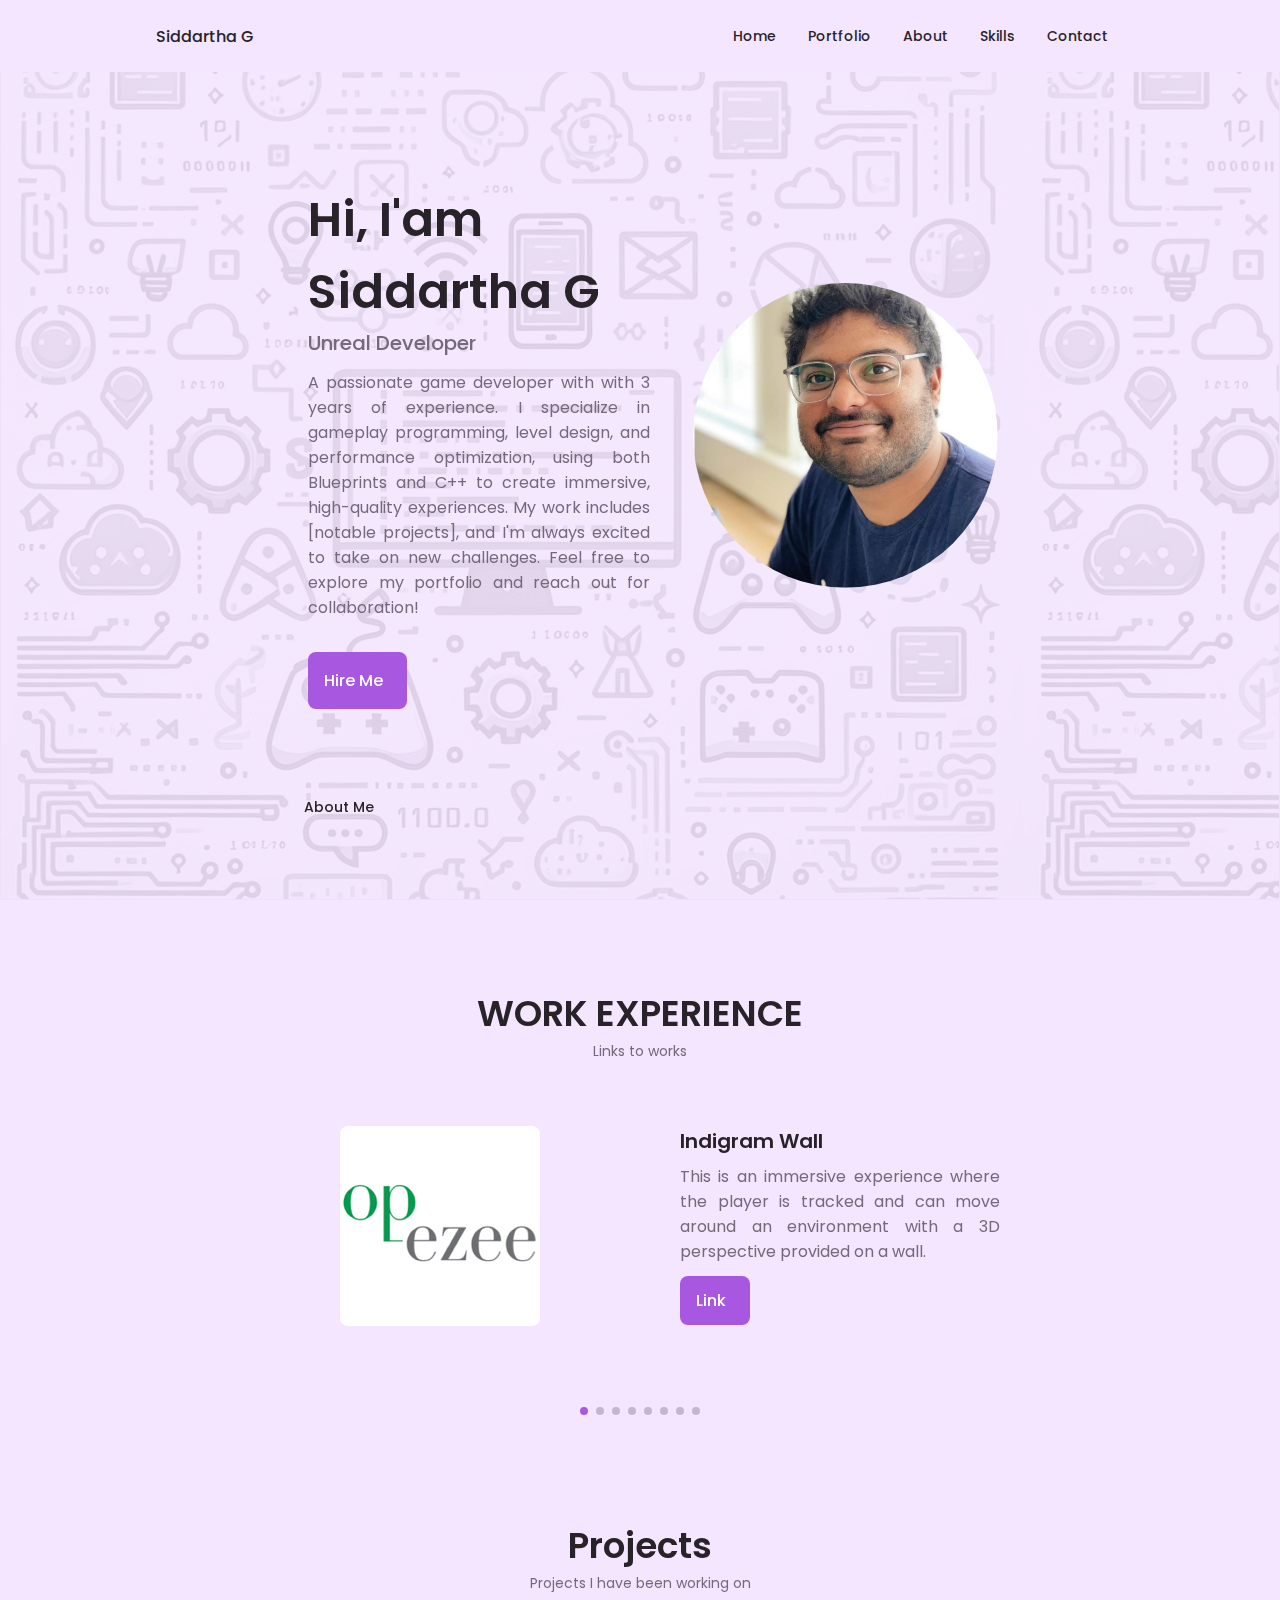
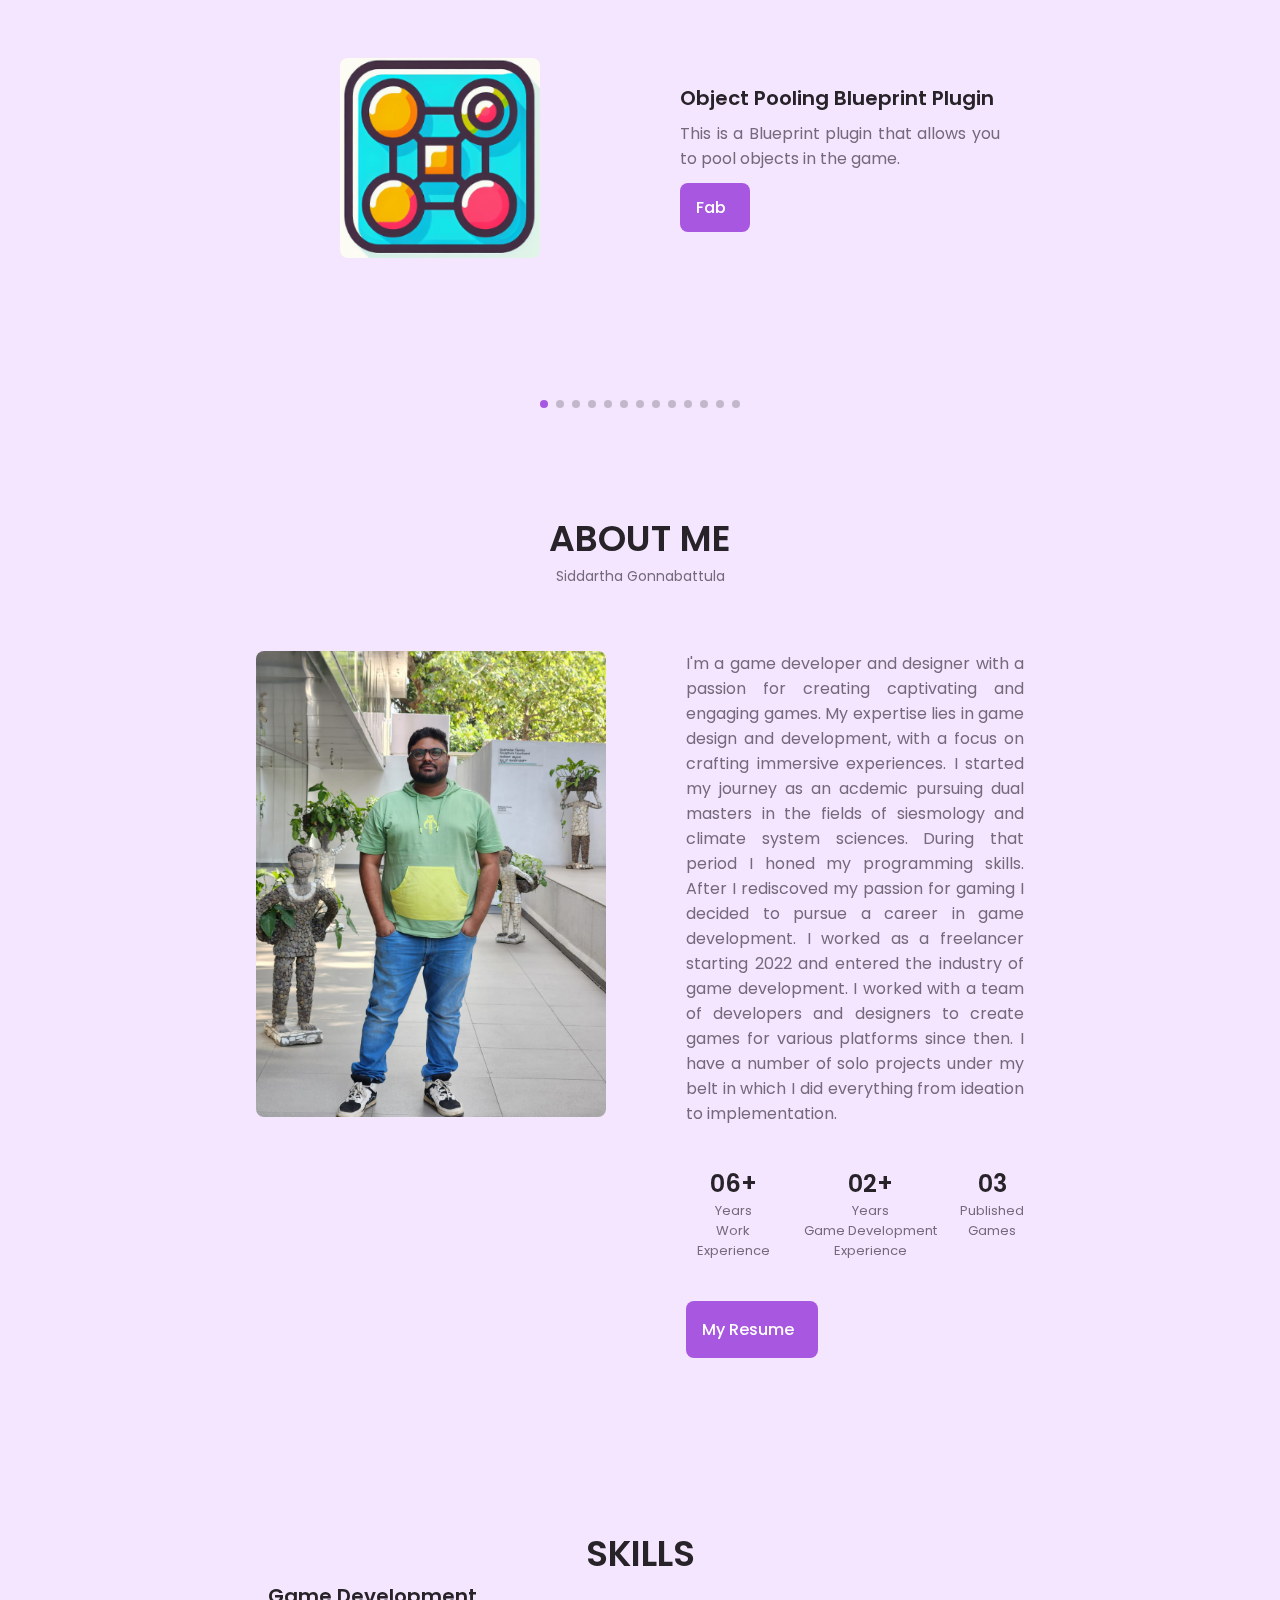
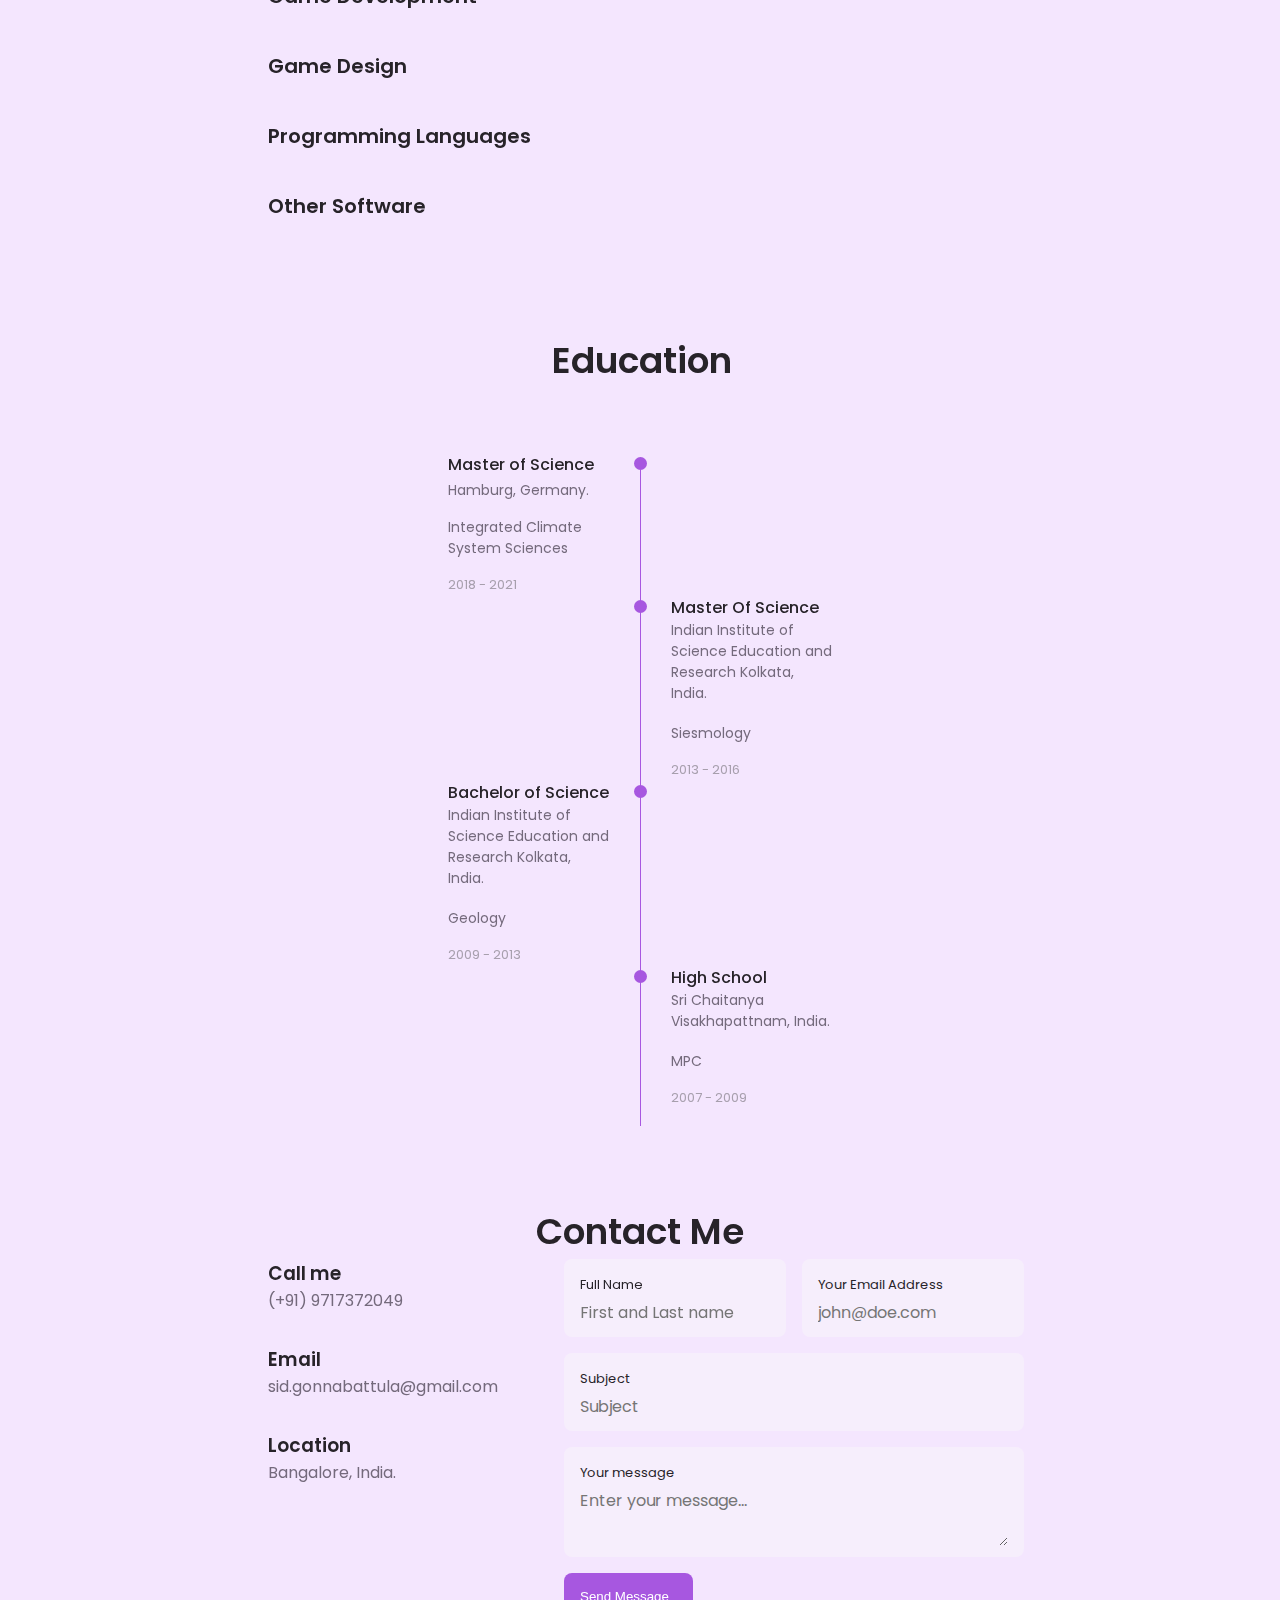
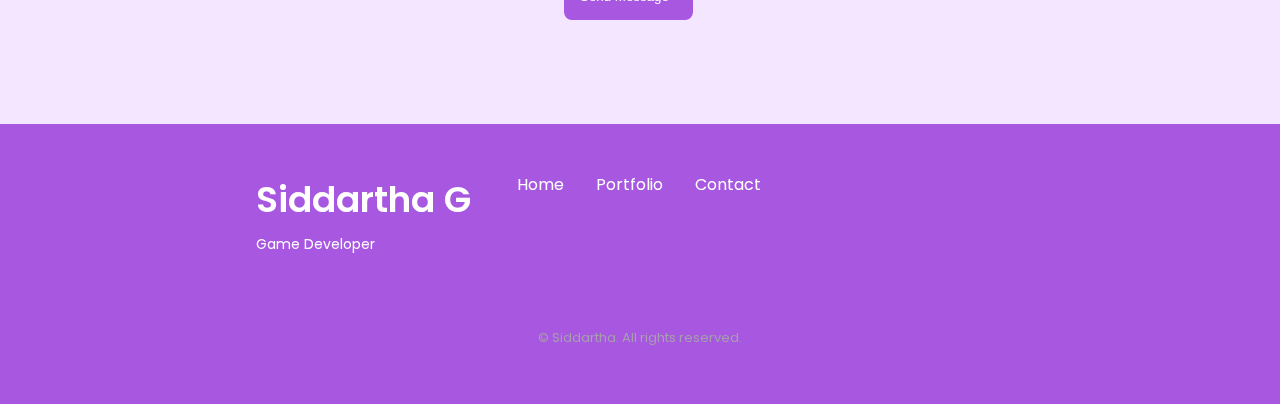
==== commit 7eaa2ffd: "Updated for 20-01-2025" ====
--- a/index.html
+++ b/index.html
@@ -32,6 +32,11 @@
                         </a>
                     </li>
                     <li class="nav__item">
+                        <a href="#portfolio" class="nav__link">
+                            <i class="uil uil-scenery nav__icon"></i>Portfolio
+                        </a>
+                    </li>
+                    <li class="nav__item">
                         <a href="#about" class="nav__link">
                             <i class="uil uil-user nav__icon"></i>About
                         </a>
@@ -41,11 +46,7 @@
                             <i class="uil uil-file-alt nav__icon"></i>Skills
                         </a>
                     </li>
-                    <li class="nav__item">
-                        <a href="#portfolio" class="nav__link">
-                            <i class="uil uil-scenery nav__icon"></i>Portfolio
-                        </a>
-                    </li>
+                    
                     <li class="nav__item">
                         <a href="#contact" class="nav__link">
                             <i class="uil uil-message nav__icon"></i>Contact
@@ -65,10 +66,10 @@
             </div>
         </nav>
     </header>
-    <!--==================== PROGRESS BAR ====================-->
+    <!--==================== PROGRESS BAR ====================
     <div id="progress-container">
         <div id="progress-bar"></div>
-    </div>
+    </div>  -->
     <!--==================== MAIN ====================-->
     <main class="main">
         <!--==================== HOME ====================-->
@@ -81,8 +82,9 @@
                             <span class="hover-text">LinkedIn Profile</span>
                             <i class="uil uil-linkedin-alt"></i>
                         </a>
-                        <a href="https://faizalkhan99.itch.io" target="_blank" class="hover-icon home__social-icon">
-                            <span class="hover-text">fab page</span>
+                        <a href="https://www.youtube.com/@sidunrealstudios" target="_blank"
+                            class="hover-icon home__social-icon">
+                            <span class="hover-text">Youtube Channel</span>
                             <i class="uil uil-file-alt"></i>
                         </a>
                         <a href="https://github.com/sidunrealde/" target="_blank" class="hover-icon home__social-icon">
@@ -538,7 +540,7 @@
                 <img src="packages/images/AboutMePhoto.jpeg" alt="" class="about__img">
                 <div class="about__data">
                     <p class="about__description" style="text-align: justify;">
-                        I'm a game designer and developer with a passion for creating captivating and engaging games. My expertise lies in game design and development, with a focus on crafting immersive experiences. 
+                        I'm a game developer and  designer with a passion for creating captivating and engaging games. My expertise lies in game design and development, with a focus on crafting immersive experiences. 
                         I started my journey as an acdemic pursuing dual masters in the fields of siesmology and climate system sciences. During that period I honed my programming skills. After I rediscoved my passion for gaming I decided to pursue a career in game development. 
                         I worked as a freelancer starting 2022 and entered the industry of game development. I worked with a team of developers and designers to create games for various platforms since then. I have a number of solo projects under my belt in which I did everything from ideation to implementation.
                     </p>
@@ -558,7 +560,7 @@
                     </div>
 
                     <div class="about__buttons">
-                        <a href="https://docs.google.com/document/d/1RNkvfSk9QKnnJk2H_LtwqHy4QOTNu7onzMCmNXNgD64/edit?usp=sharing"
+                        <a href="packages/docs/CV.pdf"
                             target="_blank" class="button button--flex">
                             My Resume<i class="uil uil-share button__icon"></i>
                         </a>
@@ -572,16 +574,487 @@
 
             <div class="skills__container container grid">
                 <div>
-                    <!--==================== SKILLS 2 ====================-->
+                    <!--==================== SKILL ====================-->
                     <div class="skills__content skills__close">
                         <div class="skills__header">
                             <i class="uil uil-brackets-curly skills__icon"></i>
                             <div>
                                 <h1 class="skills__title">Game Development
                             </div>
+
                             <i class="uil uil-angle-down skills__arrow"></i>
                         </div>
+                        
                         <div class="skills__list grid">
+                            <!--==================== SUB SKILL ====================-->
+                            <div class="skills__data">
+                                <div class="sub_skills__titles">
+                                    <h3 class="skills__name uil">
+                                        <div class="sub_skills__content sub_skills__close">
+                                        <div class="sub_skills__header">
+                                            <table>
+                                                <tr>
+                                                    <td style="vertical-align: top;">
+                                                        <i class="uil uil-arrow-circle-right"
+                                                            style="color: var(--first-color)">&nbsp;</i>
+                                                    </td>
+                                                    <td>
+                                                        Unreal Engine 4/5
+                                                    </td>
+                                                </tr>
+                                                
+                                            </table>
+                                        <i class="uil uil-angle-down sub_skills__arrow"></i>
+                                        </div>
+                                        <div class="sub_skills__list grid">
+                                            <!--==================== SUB SUB SKILL ====================-->
+                                            <div class="skills__data">
+                                                <div class="sub_skills__titles">
+                                                    <h3 class="skills__name uil">
+                                                        <table>
+                                                            <tr>
+                                                                <td style="vertical-align: top;">
+                                                                    <i class="uil uil-arrow-circle-right"
+                                                                        style="color: var(--first-color)">&nbsp;</i>
+                                                                </td>
+                                                                <td>
+                                                                    C++ Programming
+                                                                </td>
+                                                            </tr>
+                                                        </table>
+                                                    </h3>
+                                                </div>
+                                            </div>
+                                            <!--==================== SUB SUB SKILL ====================-->
+                                            <div class="skills__data">
+                                                <div class="sub_skills__titles">
+                                                    <h3 class="skills__name uil">
+                                                        <table>
+                                                            <tr>
+                                                                <td style="vertical-align: top;">
+                                                                    <i class="uil uil-arrow-circle-right"
+                                                                        style="color: var(--first-color)">&nbsp;</i>
+                                                                </td>
+                                                                <td>
+                                                                    Blueprints (Visual Scripting)
+                                                                </td>
+                                                            </tr>
+                                                        </table>
+                                                    </h3>
+                                                </div>    
+                                            </div>
+                                            <!--==================== SUB SUB SKILL ====================-->
+                                            <div class="skills__data">
+                                                <div class="sub_skills__titles">
+                                                    <h3 class="skills__name uil">
+                                                        <table>
+                                                            <tr>
+                                                                <td style="vertical-align: top;">
+                                                                    <i class="uil uil-arrow-circle-right"
+                                                                        style="color: var(--first-color)">&nbsp;</i>
+                                                                </td>
+                                                                <td>
+                                                                    Custom Editor Tools Development
+                                                                </td>
+                                                            </tr>
+                                                        </table>
+                                                    </h3>
+                                                </div>
+                                            </div>
+                                            <!--==================== SUB SUB SKILL ====================-->
+                                            <div class="skills__data">
+                                                <div class="sub_skills__titles">
+                                                    <h3 class="skills__name uil">
+                                                        <table>
+                                                            <tr>
+                                                                <td style="vertical-align: top;">
+                                                                    <i class="uil uil-arrow-circle-right"
+                                                                        style="color: var(--first-color)">&nbsp;</i>
+                                                                </td>
+                                                                <td>
+                                                                    Gameplay Ability System
+                                                                </td>
+                                                            </tr>
+                                                        </table>
+                                                    </h3>
+                                                </div>
+                                            </div>
+                                            <!--==================== SUB SUB SKILL ====================-->
+                                            <div class="skills__data">
+                                                <div class="sub_skills__titles">
+                                                    <h3 class="skills__name uil">
+                                                        <table>
+                                                            <tr>
+                                                                <td style="vertical-align: top;">
+                                                                    <i class="uil uil-arrow-circle-right"
+                                                                        style="color: var(--first-color)">&nbsp;</i>
+                                                                </td>
+                                                                <td>
+                                                                    Asset Pipeline Integration
+                                                                </td>
+                                                            </tr>
+                                                        </table>
+                                                    </h3>
+                                                </div>
+                                            </div>
+                                            <!--==================== SUB SUB SKILL ====================-->
+                                            <div class="skills__data">
+                                                <div class="sub_skills__titles">
+                                                    <h3 class="skills__name uil">
+                                                        <table>
+                                                            <tr>
+                                                                <td style="vertical-align: top;">
+                                                                    <i class="uil uil-arrow-circle-right"
+                                                                        style="color: var(--first-color)">&nbsp;</i>
+                                                                </td>
+                                                                <td>
+                                                                    UI Scripting with Blueprints and C++ for dynamic menus and HUD
+                                                                </td>
+                                                            </tr>
+                                                        </table>
+                                                    </h3>
+                                                </div>
+                                            </div>
+                                            <!--==================== SUB SUB SKILL ====================-->
+                                            <div class="skills__data">
+                                                <div class="sub_skills__titles">
+                                                    <h3 class="skills__name uil">
+                                                        <table>
+                                                            <tr>
+                                                                <td style="vertical-align: top;">
+                                                                    <i class="uil uil-arrow-circle-right"
+                                                                        style="color: var(--first-color)">&nbsp;</i>
+                                                                </td>
+                                                                <td>
+                                                                    Networking and Multiplayer Game Logic
+                                                                </td>
+                                                            </tr>
+                                                        </table>
+                                                    </h3>
+                                                </div>
+                                            </div>
+                                            <!--==================== SUB SUB SKILL ====================-->
+                                            <div class="skills__data">
+                                                <div class="sub_skills__titles">
+                                                    <h3 class="skills__name uil">
+                                                        <table>
+                                                            <tr>
+                                                                <td style="vertical-align: top;">
+                                                                    <i class="uil uil-arrow-circle-right"
+                                                                        style="color: var(--first-color)">&nbsp;</i>
+                                                                </td>
+                                                                <td>
+                                                                    AI Development using Behavior Trees and AI Controllers
+                                                                </td>
+                                                            </tr>
+                                                        </table>
+                                                    </h3>
+                                                </div>
+                                            </div>
+                                            <!--==================== SUB SUB SKILL ====================-->
+                                            <div class="skills__data">
+                                                <div class="sub_skills__titles">
+                                                    <h3 class="skills__name uil">
+                                                        <table>
+                                                            <tr>
+                                                                <td style="vertical-align: top;">
+                                                                    <i class="uil uil-arrow-circle-right"
+                                                                        style="color: var(--first-color)">&nbsp;</i>
+                                                                </td>
+                                                                <td>
+                                                                    Physics Systems Integration (Collision, Rigid Body Dynamics)
+                                                                </td>
+                                                            </tr>
+                                                        </table>
+                                                    </h3>
+                                                </div>
+                                            </div>
+                                            <!--==================== SUB SUB SKILL ====================-->
+                                            <div class="skills__data">
+                                                <div class="sub_skills__titles">
+                                                    <h3 class="skills__name uil">
+                                                        <table>
+                                                            <tr>
+                                                                <td style="vertical-align: top;">
+                                                                    <i class="uil uil-arrow-circle-right"
+                                                                        style="color: var(--first-color)">&nbsp;</i>
+                                                                </td>
+                                                                <td>
+                                                                    Gameplay systems design(Inventory, Quest, and Dialogue Systems)
+                                                                </td>
+                                                            </tr>
+                                                        </table>
+                                                    </h3>
+                                                </div>
+                                            </div>
+                                            <!--==================== SUB SUB SKILL ====================-->
+                                            <div class="skills__data">
+                                                <div class="sub_skills__titles">
+                                                    <h3 class="skills__name uil">
+                                                        <table>
+                                                            <tr>
+                                                                <td style="vertical-align: top;">
+                                                                    <i class="uil uil-arrow-circle-right"
+                                                                        style="color: var(--first-color)">&nbsp;</i>
+                                                                </td>
+                                                                <td>
+                                                                    Scripting for Procedural Content Generation
+                                                                </td>
+                                                            </tr>
+                                                        </table>
+                                                    </h3>
+                                                </div>
+                                            </div>
+                                            <!--==================== SUB SUB SKILL ====================-->
+                                            <div class="skills__data">
+                                                <div class="sub_skills__titles">
+                                                    <h3 class="skills__name uil">
+                                                        <table>
+                                                            <tr>
+                                                                <td style="vertical-align: top;">
+                                                                    <i class="uil uil-arrow-circle-right"
+                                                                        style="color: var(--first-color)">&nbsp;</i>
+                                                                </td>
+                                                                <td>
+                                                                    Memory Management and Performance Tuning using insights
+                                                                </td>
+                                                            </tr>
+                                                        </table>
+                                                    </h3>
+                                                </div>
+                                            </div>
+                                            <!--==================== SUB SUB SKILL ====================-->
+                                            <div class="skills__data">
+                                                <div class="sub_skills__titles">
+                                                    <h3 class="skills__name uil">
+                                                        <table>
+                                                            <tr>
+                                                                <td style="vertical-align: top;">
+                                                                    <i class="uil uil-arrow-circle-right"
+                                                                        style="color: var(--first-color)">&nbsp;</i>
+                                                                </td>
+                                                                <td>
+                                                                    Shader Programming (HLSL, Material Editor, Custom Shaders)
+                                                                </td>
+                                                            </tr>
+                                                        </table>
+                                                    </h3>
+                                                </div>
+                                            </div>
+                                            <!--==================== SUB SUB SKILL ====================-->
+                                            <div class="skills__data">
+                                                <div class="sub_skills__titles">
+                                                    <h3 class="skills__name uil">
+                                                        <table>
+                                                            <tr>
+                                                                <td style="vertical-align: top;">
+                                                                    <i class="uil uil-arrow-circle-right"
+                                                                        style="color: var(--first-color)">&nbsp;</i>
+                                                                </td>
+                                                                <td>
+                                                                    VR Motion Controller programming and interaction design
+                                                                </td>
+                                                            </tr>
+                                                        </table>
+                                                    </h3>
+                                                </div>
+                                            </div>
+                                            <!--==================== SUB SUB SKILL ====================-->
+                                            <div class="skills__data">
+                                                <div class="sub_skills__titles">
+                                                    <h3 class="skills__name uil">
+                                                        <table>
+                                                            <tr>
+                                                                <td style="vertical-align: top;">
+                                                                    <i class="uil uil-arrow-circle-right"
+                                                                        style="color: var(--first-color)">&nbsp;</i>
+                                                                </td>
+                                                                <td>
+                                                                    Integration with Version Control Systems (Git, Perforce) for collaborative development
+                                                                </td>
+                                                            </tr>
+                                                        </table>
+                                                    </h3>
+                                                </div>
+                                            </div>
+                                            <!--==================== SUB SUB SKILL ====================-->
+                                            <div class="skills__data">
+                                                <div class="sub_skills__titles">
+                                                    <h3 class="skills__name uil">
+                                                        <table>
+                                                            <tr>
+                                                                <td style="vertical-align: top;">
+                                                                    <i class="uil uil-arrow-circle-right"
+                                                                        style="color: var(--first-color)">&nbsp;</i>
+                                                                </td>
+                                                                <td>
+                                                                    Packaging and Deployment for Different Platforms (PC, Console, Mobile, Web)
+                                                                </td>
+                                                            </tr>
+                                                        </table>
+                                                    </h3>
+                                                </div>
+                                            </div>
+
+                                        </div>
+                                    </h3>
+                                </div>
+                            </div>
+                             <!--==================== SUB SKILL ====================-->
+                            <div class="skills__data">
+                                <div class="sub_skills__titles">
+                                    <h3 class="skills__name uil">
+                                        <div class="sub_skills__content sub_skills__close">
+                                        <div class="sub_skills__header">
+                                            <table>
+                                                <tr>
+                                                    <td style="vertical-align: top;">
+                                                        <i class="uil uil-arrow-circle-right"
+                                                            style="color: var(--first-color)">&nbsp;</i>
+                                                    </td>
+                                                    <td>
+                                                        Unity
+                                                    </td>
+                                                </tr>
+                                                
+                                            </table>
+                                        <i class="uil uil-angle-down sub_skills__arrow"></i>
+                                        </div>
+                                        <div class="sub_skills__list grid">
+                                            <!--==================== SUB SUB SKILL ====================-->
+                                            <div class="skills__data">
+                                                <div class="sub_skills__titles">
+                                                    <h3 class="skills__name uil">
+                                                        <table>
+                                                            <tr>
+                                                                <td style="vertical-align: top;">
+                                                                    <i class="uil uil-arrow-circle-right"
+                                                                        style="color: var(--first-color)">&nbsp;</i>
+                                                                </td>
+                                                                <td>
+                                                                    C# Programming
+                                                                </td>
+                                                            </tr>
+                                                        </table>
+                                                    </h3>
+                                                </div>
+                                            </div>
+                                            <!--==================== SUB SUB SKILL ====================-->
+                                            <div class="skills__data">
+                                                <div class="sub_skills__titles">
+                                                    <h3 class="skills__name uil">
+                                                        <table>
+                                                            <tr>
+                                                                <td style="vertical-align: top;">
+                                                                    <i class="uil uil-arrow-circle-right"
+                                                                        style="color: var(--first-color)">&nbsp;</i>
+                                                                </td>
+                                                                <td>
+                                                                    Object-Oriented Programming (OOP) and Design Patterns
+                                                                </td>
+                                                            </tr>
+                                                        </table>
+                                                    </h3>
+                                                </div>
+                                            </div>
+                                            <!--==================== SUB SUB SKILL ====================-->
+                                            <div class="skills__data">
+                                                <div class="sub_skills__titles">
+                                                    <h3 class="skills__name uil">
+                                                        <table>
+                                                            <tr>
+                                                                <td style="vertical-align: top;">
+                                                                    <i class="uil uil-arrow-circle-right"
+                                                                        style="color: var(--first-color)">&nbsp;</i>
+                                                                </td>
+                                                                <td>
+                                                                    Event-Driven Programming (using events, delegates, and actions)
+                                                                </td>
+                                                            </tr>
+                                                        </table>
+                                                    </h3>
+                                                </div>
+                                            </div>
+                                            <!--==================== SUB SUB SKILL ====================-->
+                                            <div class="skills__data">
+                                                <div class="sub_skills__titles">
+                                                    <h3 class="skills__name uil">
+                                                        <table>
+                                                            <tr>
+                                                                <td style="vertical-align: top;">
+                                                                    <i class="uil uil-arrow-circle-right"
+                                                                        style="color: var(--first-color)">&nbsp;</i>
+                                                                </td>
+                                                                <td>
+                                                                    Data-Driven Programming (Scriptable Objects, Serialization)
+                                                                </td>
+                                                            </tr>
+                                                        </table>
+                                                    </h3>
+                                                </div>
+                                            </div>
+                                            <!--==================== SUB SUB SKILL ====================-->
+                                            <div class="skills__data">
+                                                <div class="sub_skills__titles">
+                                                    <h3 class="skills__name uil">
+                                                        <table>
+                                                            <tr>
+                                                                <td style="vertical-align: top;">
+                                                                    <i class="uil uil-arrow-circle-right"
+                                                                        style="color: var(--first-color)">&nbsp;</i>
+                                                                </td>
+                                                                <td>
+                                                                    Game Logic and Gameplay Systems
+                                                                </td>
+                                                            </tr>
+                                                        </table>
+                                                    </h3>
+                                                </div>
+                                            </div>
+                                            <!--==================== SUB SUB SKILL ====================-->
+                                            <div class="skills__data">
+                                                <div class="sub_skills__titles">
+                                                    <h3 class="skills__name uil">
+                                                        <table>
+                                                            <tr>
+                                                                <td style="vertical-align: top;">
+                                                                    <i class="uil uil-arrow-circle-right"
+                                                                        style="color: var(--first-color)">&nbsp;</i>
+                                                                </td>
+                                                                <td>
+                                                                    Unity Multiplayer (UNet/Photon/MLAPI) and networking architecture
+                                                                </td>
+                                                            </tr>
+                                                        </table>
+                                                    </h3>
+                                                </div>
+                                            </div>
+                                            <!--==================== SUB SUB SKILL ====================-->
+                                            <div class="skills__data">
+                                                <div class="sub_skills__titles">
+                                                    <h3 class="skills__name uil">
+                                                        <table>
+                                                            <tr>
+                                                                <td style="vertical-align: top;">
+                                                                    <i class="uil uil-arrow-circle-right"
+                                                                        style="color: var(--first-color)">&nbsp;</i>
+                                                                </td>
+                                                                <td>
+                                                                    Creating UI with Unity UI System (Canvas, Buttons, Panels, etc.)
+                                                                </td>
+                                                            </tr>
+                                                        </table>
+                                                    </h3>
+                                                </div>
+                                            </div>
+
+
+                                        </div>
+                                    </h3>
+                                </div>
+                                
+                            </div>
+                             <!--==================== SUB SKILL ====================-->
                             <div class="skills__data">
                                 <div class="skills__titles">
                                     <h3 class="skills__name uil">
@@ -592,17 +1065,14 @@
                                                         style="color: var(--first-color)">&nbsp;</i>
                                                 </td>
                                                 <td>
-                                                    Unreal Engine 4/5
+                                                    Godot
                                                 </td>
                                             </tr>
                                         </table>
                                     </h3>
-                                    <!-- <span class="skills__number">80%</span> -->
-                                </div>
-                                <!-- <div class="skills__bar">
-                                    <span class="skills__percentage skills__bank"></span>
-                                </div> -->
-                            </div>
+                                </div>
+                            </div>
+                            <!--==================== SUB SKILL ====================-->
                             <div class="skills__data">
                                 <div class="skills__titles">
                                     <h3 class="skills__name uil">
@@ -613,19 +1083,14 @@
                                                         style="color: var(--first-color)">&nbsp;</i>
                                                 </td>
                                                 <td>
-                                                    C++
+                                                    ThreeJS
                                                 </td>
                                             </tr>
                                         </table>
                                     </h3>
-                                    <!-- <span class="skills__number">80%</span> -->
-                                </div>
-                                <!-- <div class="skills__bar">
-                                    <span class="skills__percentage skills__counter"></span>
-                                </div> -->
-                                
-                            </div>
-
+                                </div>
+                            </div>
+                            <!--==================== SUB SKILL ====================-->
                             <div class="skills__data">
                                 <div class="skills__titles">
                                     <h3 class="skills__name uil">
@@ -636,216 +1101,1162 @@
                                                         style="color: var(--first-color)">&nbsp;</i>
                                                 </td>
                                                 <td>
-                                                    C#
+                                                    RPG Creator
                                                 </td>
                                             </tr>
                                         </table>
                                     </h3>
-                                    <!-- <span class="skills__number">60%</span> -->
-                                </div>
-                                <!-- <div class="skills__bar">
-                                    <span class="skills__percentage skills__counter"></span>
-                                </div> -->
-                                
-                            </div>
-                        </div>
-                    </div>
-                    <!--==================== SKILL-1 ====================-->
-                    <div class="skills__content skills__open">
-                        <div class="skills__header">
-                            <i class="uil uil-pen skills__icon"></i>
-                            <div>
-                                <h1 class="skills__title">Game Design Skills</h1>
-                            </div>
-
-                            <i class="uil uil-angle-down skills__arrow"></i>
-                        </div>
-                        <div class="skills__list grid">
-                            <div class="skills__data">
-                                <div class="skills__titles">
-                                    <h3 class="skills__name">
-                                        <table>
-                                            <tr>
-                                                <td style="vertical-align: top;">
-                                                    <i class="uil uil-arrow-circle-right"
-                                                        style="color: var(--first-color);">&nbsp;</i>
-                                                </td>
-                                                <td>
-                                                    Designing every aspect of
-                                                    a fun & engaging experience such as core loop, stabalized player
-                                                    agency, enemy
-                                                    AI and behaviour
-                                                    etc.
-                                                </td>
-                                            </tr>
-                                        </table>
-
-                                    </h3>
-                                    <!-- <span class="skills__number">90%</span> -->
-                                </div>
-                                <!-- <div class="skills__bar">
-                                    <span class="skills__percentage skills__python"></span>
-                                </div> -->
-                            </div>
-                            <div class="skills__data">
-                                <div class="skills__titles">
-                                    <h3 class="skills__name">
-                                        <table>
-                                            <tr>
-                                                <td style="vertical-align: top;"><i class=" uil uil-arrow-circle-right"
-                                                        style="color: var(--first-color);">&nbsp;</i>
-                                                </td>
-                                                <td style="content: justify">
-                                                    Level Design using traditional pen 'n paper
-                                                    as well as advanced
-                                                    internal tools used for authering 'authored-random level generation'
-                                                    made by programmers
-                                                </td>
-                                            </tr>
-                                        </table>
-                                    </h3>
-                                    <!-- <span class="skills__number">90%</span> -->
-                                </div>
-                                <!-- <div class="skills__bar">
-                                    <span class="skills__percentage skills__tab"></span>
-                                </div> -->
-                            </div>
-                            <div class="skills__data">
-                                <div class="skills__titles">
-                                    <h3 class="skills__name uil">
-                                        <table>
-                                            <tr>
-                                                <td style="vertical-align: top;">
-                                                    <i class="uil uil-arrow-circle-right"
-                                                        style="color: var(--first-color)">&nbsp;</i>
-                                                </td>
-                                                <td>
-                                                    Creating realistic lightig and environments using HDRP and also
-                                                    making it performant by light baking and using lightmaps.
-                                                </td>
-                                            </tr>
-                                        </table>
-
-                                    </h3>
-                                    <!-- <span class="skills__number">100%</span> -->
-                                </div>
-                            </div>
-                            <div class="skills__data">
-                                <div class="skills__titles">
-                                    <h3 class="skills__name uil">
-                                        <table>
-                                            <tr>
-                                                <td style="vertical-align: top;">
-                                                    <i class="uil uil-arrow-circle-right"
-                                                        style="color: var(--first-color)">&nbsp;</i>
-                                                </td>
-                                                <td>
-                                                    Creating and maintaining all kinds of documentations such as Game
-                                                    Design Documents, Level Design Document etc.
-                                                </td>
-                                            </tr>
-                                        </table>
-
-                                    </h3>
-                                    <!-- <span class="skills__number">100%</span> -->
-                                </div>
-                                <!-- <div class="skills__bar">
-                                    <span class="skills__percentage skills__sql"></span>
-                                </div> -->
-                            </div>
-                        </div>
-                    </div>
-                    
-                    <!--==================== SKILLS 3 ====================-->
+                                </div>
+                            </div>
+                        </div>
+                    </div>
+                    <!--==================== SKILL ====================-->
                     <div class="skills__content skills__close">
                         <div class="skills__header">
                             <i class="uil uil-pen skills__icon"></i>
                             <div>
-                                <h1 class="skills__title"> Art & UI/UX Tools</h1>
-                            </div>
+                                <h1 class="skills__title">Game Design
+                            </div>
+
                             <i class="uil uil-angle-down skills__arrow"></i>
                         </div>
+                        
                         <div class="skills__list grid">
-                            <div class="skills__data">
-                                <div class="skills__titles">
-                                    <h3 class="skills__name uil"><i class="uil uil-arrow-circle-right"
-                                            style="color: var(--first-color)"></i>&nbsp;&nbsp;Capable of making low-poly stuff in Blender.</h3>
-                                    <!-- <span class="skills__number">40%</span> -->
-                                </div>
-                                <!-- <div class="skills__bar">
-                                    <span class="skills__percentage skills__html"></span>
-                                </div> -->
-                            </div>
-                            <div class="skills__data">
-                                <div class="skills__titles">
-                                    <h3 class="skills__name uil"><i class="uil uil-arrow-circle-right"
-                                            style="color: var(--first-color)"></i>&nbsp;&nbsp;Basic knowledge of Photoshop/Incscape</h3>
-                                    <!-- <span class="skills__number">20%</span> -->
-                                </div>
-                                <!-- <div class="skills__bar">
-                                    <span class="skills__percentage skills__css"></span>
-                                </div> -->
-                            </div>
-                            <div class="skills__data">
-                                <div class="skills__titles">
-                                    <h3 class="skills__name uil"><i class="uil uil-arrow-circle-right"
-                                            style="color: var(--first-color)"></i>&nbsp;&nbsp;Brainstorming and system designing in Miro Board.</h3>
-                                    <!-- <span class="skills__number">100%</span> -->
-                                </div>
-                                <!-- <div class="skills__bar">
-                                    <span class="skills__percentage skills__js"></span>
-                                </div> -->
-                            </div>
-                            <div class="skills__data">
-                                <div class="skills__titles">
-                                    <h3 class="skills__name uil"><i class="uil uil-arrow-circle-right"
-                                            style="color: var(--first-color)"></i>&nbsp;&nbsp;Canva for quick designs and youtube thumbnails.</h3>
-                                    <!-- <span class="skills__number">100%</span> -->
-                                </div>
-                                <!-- <div class="skills__bar">
-                                    <span class="skills__percentage skills__wordpress"></span>
-                                </div> -->
-                            </div>
-                        </div>
-                    </div>
-                    <!--==================== SKILLS 4 ====================-->
+                            <!--==================== SUB SKILL ====================-->
+                            <div class="skills__data">
+                                <div class="sub_skills__titles">
+                                    <h3 class="skills__name uil">
+                                        <div class="sub_skills__content sub_skills__close">
+                                        <div class="sub_skills__header">
+                                            <table>
+                                                <tr>
+                                                    <td style="vertical-align: top;">
+                                                        <i class="uil uil-arrow-circle-right"
+                                                            style="color: var(--first-color)">&nbsp;</i>
+                                                    </td>
+                                                    <td>
+                                                        Game Concept Development
+                                                    </td>
+                                                </tr>
+                                                
+                                            </table>
+                                        <i class="uil uil-angle-down sub_skills__arrow"></i>
+                                        </div>
+                                        <div class="sub_skills__list grid">
+                                            <!--==================== SUB SUB SKILL ====================-->
+                                            <div class="skills__data">
+                                                <div class="sub_skills__titles">
+                                                    <h3 class="skills__name uil">
+                                                        <table>
+                                                            <tr>
+                                                                <td style="vertical-align: top;">
+                                                                    <i class="uil uil-arrow-circle-right"
+                                                                        style="color: var(--first-color)">&nbsp;</i>
+                                                                </td>
+                                                                <td>
+                                                                    Ability to generate game ideas, mechanics, and narratives that are innovative and engaging
+                                                                </td>
+                                                            </tr>
+                                                        </table>
+                                                    </h3>
+                                                </div>
+                                            </div>
+                                            <!--==================== SUB SUB SKILL ====================-->
+                                            <div class="skills__data">
+                                                <div class="sub_skills__titles">
+                                                    <h3 class="skills__name uil">
+                                                        <table>
+                                                            <tr>
+                                                                <td style="vertical-align: top;">
+                                                                    <i class="uil uil-arrow-circle-right"
+                                                                        style="color: var(--first-color)">&nbsp;</i>
+                                                                </td>
+                                                                <td>
+                                                                    Experience playing games across various genres
+                                                                </td>
+                                                            </tr>
+                                                        </table>
+                                                    </h3>
+                                                </div>    
+                                            </div>
+                                            
+
+                                        </div>
+                                    </h3>
+                                </div>
+                            </div>
+                            <!--==================== SUB SKILL ====================-->
+                            <div class="skills__data">
+                                <div class="sub_skills__titles">
+                                    <h3 class="skills__name uil">
+                                        <div class="sub_skills__content sub_skills__close">
+                                        <div class="sub_skills__header">
+                                            <table>
+                                                <tr>
+                                                    <td style="vertical-align: top;">
+                                                        <i class="uil uil-arrow-circle-right"
+                                                            style="color: var(--first-color)">&nbsp;</i>
+                                                    </td>
+                                                    <td>
+                                                        Gameplay Mechanics Design
+                                                    </td>
+                                                </tr>
+                                                
+                                            </table>
+                                        <i class="uil uil-angle-down sub_skills__arrow"></i>
+                                        </div>
+                                        <div class="sub_skills__list grid">
+                                            <!--==================== SUB SUB SKILL ====================-->
+                                            <div class="skills__data">
+                                                <div class="sub_skills__titles">
+                                                    <h3 class="skills__name uil">
+                                                        <table>
+                                                            <tr>
+                                                                <td style="vertical-align: top;">
+                                                                    <i class="uil uil-arrow-circle-right"
+                                                                        style="color: var(--first-color)">&nbsp;</i>
+                                                                </td>
+                                                                <td>
+                                                                    Core Gameplay Mechanics
+                                                                </td>
+                                                            </tr>
+                                                        </table>
+                                                    </h3>
+                                                </div>
+                                            </div>
+                                            <!--==================== SUB SUB SKILL ====================-->
+                                            <div class="skills__data">
+                                                <div class="sub_skills__titles">
+                                                    <h3 class="skills__name uil">
+                                                        <table>
+                                                            <tr>
+                                                                <td style="vertical-align: top;">
+                                                                    <i class="uil uil-arrow-circle-right"
+                                                                        style="color: var(--first-color)">&nbsp;</i>
+                                                                </td>
+                                                                <td>
+                                                                    Game Loops
+                                                                </td>
+                                                            </tr>
+                                                        </table>
+                                                    </h3>
+                                                </div>
+                                            </div>
+                                            <!--==================== SUB SUB SKILL ====================-->
+                                            <div class="skills__data">
+                                                <div class="sub_skills__titles">
+                                                    <h3 class="skills__name uil">
+                                                        <table>
+                                                            <tr>
+                                                                <td style="vertical-align: top;">
+                                                                    <i class="uil uil-arrow-circle-right"
+                                                                        style="color: var(--first-color)">&nbsp;</i>
+                                                                </td>
+                                                                <td>
+                                                                    Game Balance
+                                                                </td>
+                                                            </tr>
+                                                        </table>
+                                                    </h3>
+                                                </div>
+                                            </div>
+                                            <!--==================== SUB SUB SKILL ====================-->
+                                            <div class="skills__data">
+                                                <div class="sub_skills__titles">
+                                                    <h3 class="skills__name uil">
+                                                        <table>
+                                                            <tr>
+                                                                <td style="vertical-align: top;">
+                                                                    <i class="uil uil-arrow-circle-right"
+                                                                        style="color: var(--first-color)">&nbsp;</i>
+                                                                </td>
+                                                                <td>
+                                                                    Dynamic Systems
+                                                                </td>
+                                                            </tr>
+                                                        </table>
+                                                    </h3>
+                                                </div>
+                                            </div>
+                                            <!--==================== SUB SUB SKILL ====================-->
+                                            <div class="skills__data">
+                                                <div class="sub_skills__titles">
+                                                    <h3 class="skills__name uil">
+                                                        <table>
+                                                            <tr>
+                                                                <td style="vertical-align: top;">
+                                                                    <i class="uil uil-arrow-circle-right"
+                                                                        style="color: var(--first-color)">&nbsp;</i>
+                                                                </td>
+                                                                <td>
+                                                                    Level Design
+                                                                </td>
+                                                            </tr>
+                                                        </table>
+                                                    </h3>
+                                                </div>
+                                            </div>
+                                        </div>
+                                    </h3>
+                                </div>
+                                
+                            </div>
+                            <!--==================== SUB SKILL ====================-->
+                            <div class="skills__data">
+                                <div class="sub_skills__titles">
+                                    <h3 class="skills__name uil">
+                                        <div class="sub_skills__content sub_skills__close">
+                                        <div class="sub_skills__header">
+                                            <table>
+                                                <tr>
+                                                    <td style="vertical-align: top;">
+                                                        <i class="uil uil-arrow-circle-right"
+                                                            style="color: var(--first-color)">&nbsp;</i>
+                                                    </td>
+                                                    <td>
+                                                        UX & UI Design
+                                                    </td>
+                                                </tr>
+                                                
+                                            </table>
+                                        <i class="uil uil-angle-down sub_skills__arrow"></i>
+                                        </div>
+                                        <div class="sub_skills__list grid">
+                                            <!--==================== SUB SUB SKILL ====================-->
+                                            <div class="skills__data">
+                                                <div class="sub_skills__titles">
+                                                    <h3 class="skills__name uil">
+                                                        <table>
+                                                            <tr>
+                                                                <td style="vertical-align: top;">
+                                                                    <i class="uil uil-arrow-circle-right"
+                                                                        style="color: var(--first-color)">&nbsp;</i>
+                                                                </td>
+                                                                <td>
+                                                                    UI/UX Integration
+                                                                </td>
+                                                            </tr>
+                                                        </table>
+                                                    </h3>
+                                                </div>
+                                            </div>
+                                            <!--==================== SUB SUB SKILL ====================-->
+                                            <div class="skills__data">
+                                                <div class="sub_skills__titles">
+                                                    <h3 class="skills__name uil">
+                                                        <table>
+                                                            <tr>
+                                                                <td style="vertical-align: top;">
+                                                                    <i class="uil uil-arrow-circle-right"
+                                                                        style="color: var(--first-color)">&nbsp;</i>
+                                                                </td>
+                                                                <td>
+                                                                    Prototyping
+                                                                </td>
+                                                            </tr>
+                                                        </table>
+                                                    </h3>
+                                                </div>
+                                            </div>
+                                            <!--==================== SUB SUB SKILL ====================-->
+                                            <div class="skills__data">
+                                                <div class="sub_skills__titles">
+                                                    <h3 class="skills__name uil">
+                                                        <table>
+                                                            <tr>
+                                                                <td style="vertical-align: top;">
+                                                                    <i class="uil uil-arrow-circle-right"
+                                                                        style="color: var(--first-color)">&nbsp;</i>
+                                                                </td>
+                                                                <td>
+                                                                    Usability Testing
+                                                                </td>
+                                                            </tr>
+                                                        </table>
+                                                    </h3>
+                                                </div>
+                                            </div>
+                                            <!--==================== SUB SUB SKILL ====================-->
+                                            <div class="skills__data">
+                                                <div class="sub_skills__titles">
+                                                    <h3 class="skills__name uil">
+                                                        <table>
+                                                            <tr>
+                                                                <td style="vertical-align: top;">
+                                                                    <i class="uil uil-arrow-circle-right"
+                                                                        style="color: var(--first-color)">&nbsp;</i>
+                                                                </td>
+                                                                <td>
+                                                                    Interactive Design
+                                                                </td>
+                                                            </tr>
+                                                        </table>
+                                                    </h3>
+                                                </div>
+                                            </div>
+                                            <!--==================== SUB SUB SKILL ====================-->
+                                            <div class="skills__data">
+                                                <div class="sub_skills__titles">
+                                                    <h3 class="skills__name uil">
+                                                        <table>
+                                                            <tr>
+                                                                <td style="vertical-align: top;">
+                                                                    <i class="uil uil-arrow-circle-right"
+                                                                        style="color: var(--first-color)">&nbsp;</i>
+                                                                </td>
+                                                                <td>
+                                                                    Feedback Systems
+                                                                </td>
+                                                            </tr>
+                                                        </table>
+                                                    </h3>
+                                                </div>
+                                            </div>
+                                        </div>
+                                    </h3>
+                                </div>
+                                
+                            </div>
+                            <!--==================== SUB SKILL ====================-->
+                            <div class="skills__data">
+                                <div class="sub_skills__titles">
+                                    <h3 class="skills__name uil">
+                                        <div class="sub_skills__content sub_skills__close">
+                                        <div class="sub_skills__header">
+                                            <table>
+                                                <tr>
+                                                    <td style="vertical-align: top;">
+                                                        <i class="uil uil-arrow-circle-right"
+                                                            style="color: var(--first-color)">&nbsp;</i>
+                                                    </td>
+                                                    <td>
+                                                        Level & World Design
+                                                    </td>
+                                                </tr>
+                                                
+                                            </table>
+                                        <i class="uil uil-angle-down sub_skills__arrow"></i>
+                                        </div>
+                                        <div class="sub_skills__list grid">
+                                            <!--==================== SUB SUB SKILL ====================-->
+                                            <div class="skills__data">
+                                                <div class="sub_skills__titles">
+                                                    <h3 class="skills__name uil">
+                                                        <table>
+                                                            <tr>
+                                                                <td style="vertical-align: top;">
+                                                                    <i class="uil uil-arrow-circle-right"
+                                                                        style="color: var(--first-color)">&nbsp;</i>
+                                                                </td>
+                                                                <td>
+                                                                    World-building
+                                                                </td>
+                                                            </tr>
+                                                        </table>
+                                                    </h3>
+                                                </div>
+                                            </div>
+                                            <!--==================== SUB SUB SKILL ====================-->
+                                            <div class="skills__data">
+                                                <div class="sub_skills__titles">
+                                                    <h3 class="skills__name uil">
+                                                        <table>
+                                                            <tr>
+                                                                <td style="vertical-align: top;">
+                                                                    <i class="uil uil-arrow-circle-right"
+                                                                        style="color: var(--first-color)">&nbsp;</i>
+                                                                </td>
+                                                                <td>
+                                                                    Level Flow
+                                                                </td>
+                                                            </tr>
+                                                        </table>
+                                                    </h3>
+                                                </div>
+                                            </div>
+                                            <!--==================== SUB SUB SKILL ====================-->
+                                            <div class="skills__data">
+                                                <div class="sub_skills__titles">
+                                                    <h3 class="skills__name uil">
+                                                        <table>
+                                                            <tr>
+                                                                <td style="vertical-align: top;">
+                                                                    <i class="uil uil-arrow-circle-right"
+                                                                        style="color: var(--first-color)">&nbsp;</i>
+                                                                </td>
+                                                                <td>
+                                                                    Environmental Storytelling
+                                                                </td>
+                                                            </tr>
+                                                        </table>
+                                                    </h3>
+                                                </div>
+                                            </div>
+                                            <!--==================== SUB SUB SKILL ====================-->
+                                            <div class="skills__data">
+                                                <div class="sub_skills__titles">
+                                                    <h3 class="skills__name uil">
+                                                        <table>
+                                                            <tr>
+                                                                <td style="vertical-align: top;">
+                                                                    <i class="uil uil-arrow-circle-right"
+                                                                        style="color: var(--first-color)">&nbsp;</i>
+                                                                </td>
+                                                                <td>
+                                                                    Puzzle Design
+                                                                </td>
+                                                            </tr>
+                                                        </table>
+                                                    </h3>
+                                                </div>
+                                            </div>
+                                            <!--==================== SUB SUB SKILL ====================-->
+                                            <div class="skills__data">
+                                                <div class="sub_skills__titles">
+                                                    <h3 class="skills__name uil">
+                                                        <table>
+                                                            <tr>
+                                                                <td style="vertical-align: top;">
+                                                                    <i class="uil uil-arrow-circle-right"
+                                                                        style="color: var(--first-color)">&nbsp;</i>
+                                                                </td>
+                                                                <td>
+                                                                    Sandbox Design
+                                                                </td>
+                                                            </tr>
+                                                        </table>
+                                                    </h3>
+                                                </div>
+                                            </div>
+                                        </div>
+                                    </h3>
+                                </div>
+                                
+                            </div>
+                            <!--==================== SUB SKILL ====================-->
+                            <div class="skills__data">
+                                <div class="sub_skills__titles">
+                                    <h3 class="skills__name uil">
+                                        <div class="sub_skills__content sub_skills__close">
+                                        <div class="sub_skills__header">
+                                            <table>
+                                                <tr>
+                                                    <td style="vertical-align: top;">
+                                                        <i class="uil uil-arrow-circle-right"
+                                                            style="color: var(--first-color)">&nbsp;</i>
+                                                    </td>
+                                                    <td>
+                                                        Player Experience & Engagement
+                                                    </td>
+                                                </tr>
+                                                
+                                            </table>
+                                        <i class="uil uil-angle-down sub_skills__arrow"></i>
+                                        </div>
+                                        <div class="sub_skills__list grid">
+                                            <!--==================== SUB SUB SKILL ====================-->
+                                            <div class="skills__data">
+                                                <div class="sub_skills__titles">
+                                                    <h3 class="skills__name uil">
+                                                        <table>
+                                                            <tr>
+                                                                <td style="vertical-align: top;">
+                                                                    <i class="uil uil-arrow-circle-right"
+                                                                        style="color: var(--first-color)">&nbsp;</i>
+                                                                </td>
+                                                                <td>
+                                                                    Progression Systems
+                                                                </td>
+                                                            </tr>
+                                                        </table>
+                                                    </h3>
+                                                </div>
+                                            </div>
+                                            <!--==================== SUB SUB SKILL ====================-->
+                                            <div class="skills__data">
+                                                <div class="sub_skills__titles">
+                                                    <h3 class="skills__name uil">
+                                                        <table>
+                                                            <tr>
+                                                                <td style="vertical-align: top;">
+                                                                    <i class="uil uil-arrow-circle-right"
+                                                                        style="color: var(--first-color)">&nbsp;</i>
+                                                                </td>
+                                                                <td>
+                                                                    Difficulty Curves
+                                                                </td>
+                                                            </tr>
+                                                        </table>
+                                                    </h3>
+                                                </div>
+                                            </div>
+                                            <!--==================== SUB SUB SKILL ====================-->
+                                            <div class="skills__data">
+                                                <div class="sub_skills__titles">
+                                                    <h3 class="skills__name uil">
+                                                        <table>
+                                                            <tr>
+                                                                <td style="vertical-align: top;">
+                                                                    <i class="uil uil-arrow-circle-right"
+                                                                        style="color: var(--first-color)">&nbsp;</i>
+                                                                </td>
+                                                                <td>
+                                                                    Motivation & Rewards
+                                                                </td>
+                                                            </tr>
+                                                        </table>
+                                                    </h3>
+                                                </div>
+                                            </div>
+                                            <!--==================== SUB SUB SKILL ====================-->
+                                            <div class="skills__data">
+                                                <div class="sub_skills__titles">
+                                                    <h3 class="skills__name uil">
+                                                        <table>
+                                                            <tr>
+                                                                <td style="vertical-align: top;">
+                                                                    <i class="uil uil-arrow-circle-right"
+                                                                        style="color: var(--first-color)">&nbsp;</i>
+                                                                </td>
+                                                                <td>
+                                                                    Player Agency
+                                                                </td>
+                                                            </tr>
+                                                        </table>
+                                                    </h3>
+                                                </div>
+                                            </div>
+                                            <!--==================== SUB SUB SKILL ====================-->
+                                            <div class="skills__data">
+                                                <div class="sub_skills__titles">
+                                                    <h3 class="skills__name uil">
+                                                        <table>
+                                                            <tr>
+                                                                <td style="vertical-align: top;">
+                                                                    <i class="uil uil-arrow-circle-right"
+                                                                        style="color: var(--first-color)">&nbsp;</i>
+                                                                </td>
+                                                                <td>
+                                                                    Replayability
+                                                                </td>
+                                                            </tr>
+                                                        </table>
+                                                    </h3>
+                                                </div>
+                                            </div>
+                                        </div>
+                                    </h3>
+                                </div>
+                                
+                            </div>
+                            <!--==================== SUB SKILL ====================-->
+                            <div class="skills__data">
+                                <div class="sub_skills__titles">
+                                    <h3 class="skills__name uil">
+                                        <div class="sub_skills__content sub_skills__close">
+                                        <div class="sub_skills__header">
+                                            <table>
+                                                <tr>
+                                                    <td style="vertical-align: top;">
+                                                        <i class="uil uil-arrow-circle-right"
+                                                            style="color: var(--first-color)">&nbsp;</i>
+                                                    </td>
+                                                    <td>
+                                                        AI & NPC Behavior Design
+                                                    </td>
+                                                </tr>
+                                                
+                                            </table>
+                                        <i class="uil uil-angle-down sub_skills__arrow"></i>
+                                        </div>
+                                        <div class="sub_skills__list grid">
+                                            <!--==================== SUB SUB SKILL ====================-->
+                                            <div class="skills__data">
+                                                <div class="sub_skills__titles">
+                                                    <h3 class="skills__name uil">
+                                                        <table>
+                                                            <tr>
+                                                                <td style="vertical-align: top;">
+                                                                    <i class="uil uil-arrow-circle-right"
+                                                                        style="color: var(--first-color)">&nbsp;</i>
+                                                                </td>
+                                                                <td>
+                                                                    Behavior Trees & Finite State Machines
+                                                                </td>
+                                                            </tr>
+                                                        </table>
+                                                    </h3>
+                                                </div>
+                                            </div>
+                                            <!--==================== SUB SUB SKILL ====================-->
+                                            <div class="skills__data">
+                                                <div class="sub_skills__titles">
+                                                    <h3 class="skills__name uil">
+                                                        <table>
+                                                            <tr>
+                                                                <td style="vertical-align: top;">
+                                                                    <i class="uil uil-arrow-circle-right"
+                                                                        style="color: var(--first-color)">&nbsp;</i>
+                                                                </td>
+                                                                <td>
+                                                                    Enemy AI
+                                                                </td>
+                                                            </tr>
+                                                        </table>
+                                                    </h3>
+                                                </div>
+                                            </div>
+                                            <!--==================== SUB SUB SKILL ====================-->
+                                            <div class="skills__data">
+                                                <div class="sub_skills__titles">
+                                                    <h3 class="skills__name uil">
+                                                        <table>
+                                                            <tr>
+                                                                <td style="vertical-align: top;">
+                                                                    <i class="uil uil-arrow-circle-right"
+                                                                        style="color: var(--first-color)">&nbsp;</i>
+                                                                </td>
+                                                                <td>
+                                                                    Companion AI
+                                                                </td>
+                                                            </tr>
+                                                        </table>
+                                                    </h3>
+                                                </div>
+                                            </div>
+                                            <!--==================== SUB SUB SKILL ====================-->
+                                            <div class="skills__data">
+                                                <div class="sub_skills__titles">
+                                                    <h3 class="skills__name uil">
+                                                        <table>
+                                                            <tr>
+                                                                <td style="vertical-align: top;">
+                                                                    <i class="uil uil-arrow-circle-right"
+                                                                        style="color: var(--first-color)">&nbsp;</i>
+                                                                </td>
+                                                                <td>
+                                                                    Dynamic Interaction
+                                                                </td>
+                                                            </tr>
+                                                        </table>
+                                                    </h3>
+                                                </div>
+                                            </div>
+                                            <!--==================== SUB SUB SKILL ====================-->
+                                            
+                                        </div>
+                                    </h3>
+                                </div>
+                                
+                            </div>
+                            <!--==================== SUB SKILL ====================-->
+                            <div class="skills__data">
+                                <div class="sub_skills__titles">
+                                    <h3 class="skills__name uil">
+                                        <div class="sub_skills__content sub_skills__close">
+                                        <div class="sub_skills__header">
+                                            <table>
+                                                <tr>
+                                                    <td style="vertical-align: top;">
+                                                        <i class="uil uil-arrow-circle-right"
+                                                            style="color: var(--first-color)">&nbsp;</i>
+                                                    </td>
+                                                    <td>
+                                                        Prototyping & Playtesting
+                                                    </td>
+                                                </tr>
+                                                
+                                            </table>
+                                        <i class="uil uil-angle-down sub_skills__arrow"></i>
+                                        </div>
+                                        <div class="sub_skills__list grid">
+                                            <!--==================== SUB SUB SKILL ====================-->
+                                            <div class="skills__data">
+                                                <div class="sub_skills__titles">
+                                                    <h3 class="skills__name uil">
+                                                        <table>
+                                                            <tr>
+                                                                <td style="vertical-align: top;">
+                                                                    <i class="uil uil-arrow-circle-right"
+                                                                        style="color: var(--first-color)">&nbsp;</i>
+                                                                </td>
+                                                                <td>
+                                                                    Rapid Prototyping
+                                                                </td>
+                                                            </tr>
+                                                        </table>
+                                                    </h3>
+                                                </div>
+                                            </div>
+                                            <!--==================== SUB SUB SKILL ====================-->
+                                            <div class="skills__data">
+                                                <div class="sub_skills__titles">
+                                                    <h3 class="skills__name uil">
+                                                        <table>
+                                                            <tr>
+                                                                <td style="vertical-align: top;">
+                                                                    <i class="uil uil-arrow-circle-right"
+                                                                        style="color: var(--first-color)">&nbsp;</i>
+                                                                </td>
+                                                                <td>
+                                                                    Iterative Design
+                                                                </td>
+                                                            </tr>
+                                                        </table>
+                                                    </h3>
+                                                </div>
+                                            </div>
+                                            <!--==================== SUB SUB SKILL ====================-->
+                                            <div class="skills__data">
+                                                <div class="sub_skills__titles">
+                                                    <h3 class="skills__name uil">
+                                                        <table>
+                                                            <tr>
+                                                                <td style="vertical-align: top;">
+                                                                    <i class="uil uil-arrow-circle-right"
+                                                                        style="color: var(--first-color)">&nbsp;</i>
+                                                                </td>
+                                                                <td>
+                                                                    Bug Tracking & Issue Resolution
+                                                                </td>
+                                                            </tr>
+                                                        </table>
+                                                    </h3>
+                                                </div>
+                                            </div>
+                                            
+                                        </div>
+                                    </h3>
+                                </div>
+                                
+                            </div>
+                            <!--==================== SUB SKILL ====================-->
+                            <div class="skills__data">
+                                <div class="sub_skills__titles">
+                                    <h3 class="skills__name uil">
+                                        <div class="sub_skills__content sub_skills__close">
+                                        <div class="sub_skills__header">
+                                            <table>
+                                                <tr>
+                                                    <td style="vertical-align: top;">
+                                                        <i class="uil uil-arrow-circle-right"
+                                                            style="color: var(--first-color)">&nbsp;</i>
+                                                    </td>
+                                                    <td>
+                                                        Game Monetization & Economy Design
+                                                    </td>
+                                                </tr>
+                                                
+                                            </table>
+                                        <i class="uil uil-angle-down sub_skills__arrow"></i>
+                                        </div>
+                                        <div class="sub_skills__list grid">
+                                            <!--==================== SUB SUB SKILL ====================-->
+                                            <div class="skills__data">
+                                                <div class="sub_skills__titles">
+                                                    <h3 class="skills__name uil">
+                                                        <table>
+                                                            <tr>
+                                                                <td style="vertical-align: top;">
+                                                                    <i class="uil uil-arrow-circle-right"
+                                                                        style="color: var(--first-color)">&nbsp;</i>
+                                                                </td>
+                                                                <td>
+                                                                    In-game Economies
+                                                                </td>
+                                                            </tr>
+                                                        </table>
+                                                    </h3>
+                                                </div>
+                                            </div>
+                                            <!--==================== SUB SUB SKILL ====================-->
+                                            <div class="skills__data">
+                                                <div class="sub_skills__titles">
+                                                    <h3 class="skills__name uil">
+                                                        <table>
+                                                            <tr>
+                                                                <td style="vertical-align: top;">
+                                                                    <i class="uil uil-arrow-circle-right"
+                                                                        style="color: var(--first-color)">&nbsp;</i>
+                                                                </td>
+                                                                <td>
+                                                                    Monetization Strategies
+                                                                </td>
+                                                            </tr>
+                                                        </table>
+                                                    </h3>
+                                                </div>
+                                            </div>
+                                            <!--==================== SUB SUB SKILL ====================-->
+                                            <div class="skills__data">
+                                                <div class="sub_skills__titles">
+                                                    <h3 class="skills__name uil">
+                                                        <table>
+                                                            <tr>
+                                                                <td style="vertical-align: top;">
+                                                                    <i class="uil uil-arrow-circle-right"
+                                                                        style="color: var(--first-color)">&nbsp;</i>
+                                                                </td>
+                                                                <td>
+                                                                    Companion AI
+                                                                </td>
+                                                            </tr>
+                                                        </table>
+                                                    </h3>
+                                                </div>
+                                            </div>
+                                            <!--==================== SUB SUB SKILL ====================-->
+                                            <div class="skills__data">
+                                                <div class="sub_skills__titles">
+                                                    <h3 class="skills__name uil">
+                                                        <table>
+                                                            <tr>
+                                                                <td style="vertical-align: top;">
+                                                                    <i class="uil uil-arrow-circle-right"
+                                                                        style="color: var(--first-color)">&nbsp;</i>
+                                                                </td>
+                                                                <td>
+                                                                    Loot Boxes/Rewards
+                                                                </td>
+                                                            </tr>
+                                                        </table>
+                                                    </h3>
+                                                </div>
+                                            </div>
+                                            <!--==================== SUB SUB SKILL ====================-->
+                                            <div class="skills__data">
+                                                <div class="sub_skills__titles">
+                                                    <h3 class="skills__name uil">
+                                                        <table>
+                                                            <tr>
+                                                                <td style="vertical-align: top;">
+                                                                    <i class="uil uil-arrow-circle-right"
+                                                                        style="color: var(--first-color)">&nbsp;</i>
+                                                                </td>
+                                                                <td>
+                                                                    Progression-Based Monetization
+                                                                </td>
+                                                            </tr>
+                                                        </table>
+                                                    </h3>
+                                                </div>
+                                            </div>
+                                        </div>
+                                    </h3>
+                                </div>
+                                
+                            </div>
+                        </div>
+                    </div>
+                    
+                    <!--==================== SKILL ====================-->
+                    <div class="skills__content skills__close">
+                        <div class="skills__header">
+                            <i class="uil uil-times skills__icon"></i>
+                            <div>
+                                <h1 class="skills__title"> Programming Languages</h1>
+                            </div>
+                            <i class="uil uil-angle-down skills__arrow"></i>
+                        </div>
+                        <div class="skills__list grid">
+                            <!--==================== SUB SKILL ====================-->
+                            <div class="skills__data">
+                                <div class="skills__titles">
+                                    <h3 class="skills__name uil">
+                                        <i class="uil uil-arrow-circle-right"
+                                            style="color: var(--first-color)">
+                                        </i>&nbsp;&nbsp;
+                                        C++
+                                    </h3>
+                                </div>
+                            </div>
+                            <!--==================== SUB SKILL ====================-->
+                            <div class="skills__data">
+                                <div class="skills__titles">
+                                    <h3 class="skills__name uil">
+                                        <i class="uil uil-arrow-circle-right"
+                                            style="color: var(--first-color)">
+                                        </i>&nbsp;&nbsp;
+                                        C#
+                                    </h3>
+                                </div>
+                            </div>
+                            <!--==================== SUB SKILL ====================-->
+                            <div class="skills__data">
+                                <div class="skills__titles">
+                                    <h3 class="skills__name uil">
+                                        <i class="uil uil-arrow-circle-right"
+                                            style="color: var(--first-color)">
+                                        </i>&nbsp;&nbsp;
+                                        TypeScript
+                                    </h3>
+                                </div>
+                            </div>
+                            <!--==================== SUB SKILL ====================-->
+                            <div class="skills__data">
+                                <div class="skills__titles">
+                                    <h3 class="skills__name uil">
+                                        <i class="uil uil-arrow-circle-right"
+                                            style="color: var(--first-color)">
+                                        </i>&nbsp;&nbsp;
+                                        JavaScript
+                                    </h3>
+                                </div>
+                            </div>
+                            <!--==================== SUB SKILL ====================-->
+                            <div class="skills__data">
+                                <div class="skills__titles">
+                                    <h3 class="skills__name uil">
+                                        <i class="uil uil-arrow-circle-right"
+                                            style="color: var(--first-color)">
+                                        </i>&nbsp;&nbsp;
+                                        Python
+                                    </h3>
+                                </div>
+                            </div>
+                            <!--==================== SUB SKILL ====================-->
+                            <div class="skills__data">
+                                <div class="skills__titles">
+                                    <h3 class="skills__name uil">
+                                        <i class="uil uil-arrow-circle-right"
+                                            style="color: var(--first-color)">
+                                        </i>&nbsp;&nbsp;
+                                        FORTRAN
+                                    </h3>
+                                </div>
+                            </div>
+                            <!--==================== SUB SKILL ====================-->
+                            <div class="skills__data">
+                                <div class="skills__titles">
+                                    <h3 class="skills__name uil">
+                                        <i class="uil uil-arrow-circle-right"
+                                            style="color: var(--first-color)">
+                                        </i>&nbsp;&nbsp;
+                                        C
+                                    </h3>
+                                </div>
+                            </div>
+                            <!--==================== SUB SKILL ====================-->
+                            <div class="skills__data">
+                                <div class="skills__titles">
+                                    <h3 class="skills__name uil">
+                                        <i class="uil uil-arrow-circle-right"
+                                            style="color: var(--first-color)">
+                                        </i>&nbsp;&nbsp;
+                                        MatLab
+                                    </h3>
+                                </div>
+                            </div>
+                            <!--==================== SUB SKILL ====================-->
+                            <div class="skills__data">
+                                <div class="skills__titles">
+                                    <h3 class="skills__name uil">
+                                        <i class="uil uil-arrow-circle-right"
+                                            style="color: var(--first-color)">
+                                        </i>&nbsp;&nbsp;
+                                        HTML & CSS
+                                    </h3>
+                                </div>
+                            </div>
+                            <!--==================== SUB SKILL ====================-->
+                            <div class="skills__data">
+                                <div class="skills__titles">
+                                    <h3 class="skills__name uil">
+                                        <i class="uil uil-arrow-circle-right"
+                                            style="color: var(--first-color)">
+                                        </i>&nbsp;&nbsp;
+                                        SQL
+                                    </h3>
+                                </div>
+                            </div>
+                            <!--==================== SUB SKILL ====================-->
+                            <div class="skills__data">
+                                <div class="skills__titles">
+                                    <h3 class="skills__name uil">
+                                        <i class="uil uil-arrow-circle-right"
+                                            style="color: var(--first-color)">
+                                        </i>&nbsp;&nbsp;
+                                        R
+                                    </h3>
+                                </div>
+                            </div>
+                            
+                            
+                        </div>
+                    </div>
+                    <!--==================== SKILL ====================-->
                     <div class="skills__content skills__close">
                         <div class="skills__header">
                             <i class="uil uil-apps skills__icon"></i>
                             <div>
-                                <h1 class="skills__title">General
-                            </div>
-
+                                <h1 class="skills__title">Other Software</h1>
+                            </div>
                             <i class="uil uil-angle-down skills__arrow"></i>
                         </div>
                         <div class="skills__list grid">
-                            <div class="skills__data">
-                                <div class="skills__titles">
-                                    <h3 class="skills__name uil"><i class="uil uil-arrow-circle-right"
-                                            style="color: var(--first-color)"></i>&nbsp;&nbsp;MS Office</h3>
-                                    <!-- <span class="skills__number">80%</span> -->
-                                </div>
-                                <!-- <div class="skills__bar">
-                                    <span class="skills__percentage skills__bank"></span>
-                                </div> -->
-                            </div>
-                            <div class="skills__data">
-                                <div class="skills__titles">
-                                    <h3 class="skills__name uil"><i class="uil uil-arrow-circle-right"
-                                            style="color: var(--first-color)"></i>&nbsp;&nbsp;Google Suit</h3>
-                                    <!-- <span class="skills__number">60%</span> -->
-                                </div>
-                                <!-- <div class="skills__bar">
-                                    <span class="skills__percentage skills__counter"></span>
-                                </div> -->
-                            </div>
-                        </div>
-                    </div>
+                            <!--==================== SUB SKILL ====================-->
+                            <div class="skills__data">
+                                <div class="skills__titles">
+                                    <h3 class="skills__name uil">
+                                        <i class="uil uil-arrow-circle-right"
+                                            style="color: var(--first-color)">
+                                        </i>&nbsp;&nbsp;
+                                        Maya
+                                    </h3>
+                                </div>
+                            </div>
+                            <!--==================== SUB SKILL ====================-->
+                            <div class="skills__data">
+                                <div class="skills__titles">
+                                    <h3 class="skills__name uil">
+                                        <i class="uil uil-arrow-circle-right"
+                                            style="color: var(--first-color)">
+                                        </i>&nbsp;&nbsp;
+                                        Gaea
+                                    </h3>
+                                </div>
+                            </div>
+                            <!--==================== SUB SKILL ====================-->
+                            <div class="skills__data">
+                                <div class="skills__titles">
+                                    <h3 class="skills__name uil">
+                                        <i class="uil uil-arrow-circle-right"
+                                            style="color: var(--first-color)">
+                                        </i>&nbsp;&nbsp;
+                                        Substance Painter
+                                    </h3>
+                                </div>
+                            </div>
+                            <!--==================== SUB SKILL ====================-->
+                            <div class="skills__data">
+                                <div class="skills__titles">
+                                    <h3 class="skills__name uil">
+                                        <i class="uil uil-arrow-circle-right"
+                                            style="color: var(--first-color)">
+                                        </i>&nbsp;&nbsp;
+                                        Z Brush
+                                    </h3>
+                                </div>
+                            </div>
+                            <!--==================== SUB SKILL ====================-->
+                            <div class="skills__data">
+                                <div class="skills__titles">
+                                    <h3 class="skills__name uil">
+                                        <i class="uil uil-arrow-circle-right"
+                                            style="color: var(--first-color)">
+                                        </i>&nbsp;&nbsp;
+                                        Marvelous Designer
+                                    </h3>
+                                </div>
+                            </div>
+                            <!--==================== SUB SKILL ====================-->
+                            <div class="skills__data">
+                                <div class="skills__titles">
+                                    <h3 class="skills__name uil">
+                                        <i class="uil uil-arrow-circle-right"
+                                            style="color: var(--first-color)">
+                                        </i>&nbsp;&nbsp;
+                                        Daz3D
+                                    </h3>
+                                </div>
+                            </div>
+                            <!--==================== SUB SKILL ====================-->
+                            <div class="skills__data">
+                                <div class="skills__titles">
+                                    <h3 class="skills__name uil">
+                                        <i class="uil uil-arrow-circle-right"
+                                            style="color: var(--first-color)">
+                                        </i>&nbsp;&nbsp;
+                                        Photoshop
+                                    </h3>
+                                </div>
+                            </div>
+                            <!--==================== SUB SKILL ====================-->
+                            <div class="skills__data">
+                                <div class="skills__titles">
+                                    <h3 class="skills__name uil">
+                                        <i class="uil uil-arrow-circle-right"
+                                            style="color: var(--first-color)">
+                                        </i>&nbsp;&nbsp;
+                                        Illustrator
+                                    </h3>
+                                </div>
+                            </div>
+                            <!--==================== SUB SKILL ====================-->
+                            <div class="skills__data">
+                                <div class="skills__titles">
+                                    <h3 class="skills__name uil">
+                                        <i class="uil uil-arrow-circle-right"
+                                            style="color: var(--first-color)">
+                                        </i>&nbsp;&nbsp;
+                                        Premiere Pro
+                                    </h3>
+                                </div>
+                            </div>
+                            <!--==================== SUB SKILL ====================-->
+                            <div class="skills__data">
+                                <div class="skills__titles">
+                                    <h3 class="skills__name uil">
+                                        <i class="uil uil-arrow-circle-right"
+                                            style="color: var(--first-color)">
+                                        </i>&nbsp;&nbsp;
+                                        After Effects
+                                    </h3>
+                                </div>
+                            </div>
+                            <!--==================== SUB SKILL ====================-->
+                            <div class="skills__data">
+                                <div class="skills__titles">
+                                    <h3 class="skills__name uil">
+                                        <i class="uil uil-arrow-circle-right"
+                                            style="color: var(--first-color)">
+                                        </i>&nbsp;&nbsp;
+                                        Davinci Resolve
+                                    </h3>
+                                </div>
+                            </div>
+                            <!--==================== SUB SKILL ====================-->
+                            <div class="skills__data">
+                                <div class="skills__titles">
+                                    <h3 class="skills__name uil">
+                                        <i class="uil uil-arrow-circle-right"
+                                            style="color: var(--first-color)">
+                                        </i>&nbsp;&nbsp;
+                                        Audition and Audacity
+                                    </h3>
+                                </div>
+                            </div>
+                            <!--==================== SUB SKILL ====================-->
+                            <div class="skills__data">
+                                <div class="skills__titles">
+                                    <h3 class="skills__name uil">
+                                        <i class="uil uil-arrow-circle-right"
+                                            style="color: var(--first-color)">
+                                        </i>&nbsp;&nbsp;
+                                        Animate and OpenToonz
+                                    </h3>
+                                </div>
+                            </div><!--==================== SUB SKILL ====================-->
+                            <div class="skills__data">
+                                <div class="skills__titles">
+                                    <h3 class="skills__name uil">
+                                        <i class="uil uil-arrow-circle-right"
+                                            style="color: var(--first-color)">
+                                        </i>&nbsp;&nbsp;
+                                        Blender
+                                    </h3>
+                                </div>
+                            </div>
+                            
+                            
+                        </div>
+                    </div>
+
                 </div>
             </div>
         </section>
         <!--==================== PROJECT IN MIND? ====================-->
-        <section class="project section">
+        <!-- <section class="project section">
             <div class="project__bg">
                 <div class="project__container container grid">
                     <div class="project__data">
@@ -861,73 +2272,31 @@
                 </div>
             </div>
 
-        </section>
+        </section> -->
         <!--==================== QUALIFICATIONS ====================-->
         <section class="qualification__section">
-            <h2 class="section__title edu_title">EDUCATION | EXPERIENCE</h2>
-            <span class="section__subtitle">My Journey</span>
+            <h2 class="section__title edu_title">
+                <i class="uil uil-graduation-cap qualification__icon"></i>
+                Education
+            </h2>
+            <span class="section__subtitle"></span>
 
             <div class="qualification__container container">
-                <div class="qualification__tabs">
-                    <div class="qualification__button button--flex qualification__active" data-target='#education'>
-                        <i class="uil uil-graduation-cap qualification__icon"></i>
-                        Education
-                    </div>
-
-                    <div class="qualification__button button--flex" data-target="#work">
-                        <i class="uil uil-briefcase-alt qualification__icon"></i>
-                        Experience
-                    </div>
-                </div>
+                
 
                 <div class="qualification__sections">
-                    <!--==================== WORK EXPERIENCE ====================-->
-                    <div class="qualification__content" data-content id="work">
-                        <!--==================== Work XP 1 ====================-->
-                        <div class="qualification__data">
-                            <div>
-                                <h3 class="qualification__title">Game Designer</h3>
-                                <span class="qualification__subtitle">X-YUG Technologies Pvt. Ltd - Full Time</span>
-                                <div class="qualification__calendar">
-                                    <i class="uil uil-calendar-alt"></i>
-                                    Aug 2024 - Present
-                                </div>
-                            </div>
-
-                            <div>
-                                <span class="qualification__rounder"></span>
-                                <span class="qualification__line"></span>
-                            </div>
-                        </div>
-                        <br>
-
-                        <div class="qualification__data">
-                            <div>
-                                <h3 class="qualification__title">Game Designer</h3>
-                                <span class="qualification__subtitle">Insanity Crew - Full Time</span>
-                                <div class="qualification__calendar">
-                                    <i class="uil uil-calendar-alt"></i>
-                                    Aug 2023 - July 2024
-                                </div>
-                            </div>
-
-                            <div>
-                                <span class="qualification__rounder"></span>
-                                <span class="qualification__line"></span>
-                            </div>
-                        </div>
-                    </div>
-                    <!--==================== QUALIFICATION CONTENT 1 ====================-->
+                    
+                    <!--==================== Education ====================-->
                     <div class="qualification__content qualification__active" data-content id="education">
                         <!--==================== QUALIFICATION 1 ====================-->
                         <div class="qualification__data">
                             <div>
-                                <h3 class="qualification__title">Master of Computer Applications [MCA] </h3>
-                                <span class="qualification__subtitle">IGNOU, Delhi, India.</span>
-                                <span class="qualification__subtitle">CGPA: NDY/10</span>
+                                <h3 class="qualification__title">Master of Science </h3>
+                                <span class="qualification__subtitle">Hamburg, Germany.</span>
+                                <span class="qualification__subtitle">Integrated Climate System Sciences</span>
                                 <div class="qualification__calendar">
                                     <i class="uil uil-calendar-alt"></i>
-                                    2023 - 2025
+                                    2018 - 2021
                                 </div>
                             </div>
 
@@ -946,12 +2315,12 @@
                             </div>
 
                             <div>
-                                <h3 class="qualification__title">Bachelor of Computer Applications [BCA]</h3>
-                                <span class="qualification__subtitle">VIPS, Delhi, India.</span>
-                                <span class="qualification__subtitle">CGPA: 9.19/10</span>
+                                <h3 class="qualification__title">Master Of Science</h3>
+                                <span class="qualification__subtitle">Indian Institute of Science Education and Research Kolkata, India.</span>
+                                <span class="qualification__subtitle">Siesmology</span>
                                 <div class="qualification__calendar">
                                     <i class="uil uil-calendar-alt"></i>
-                                    2020 - 2023
+                                    2013 - 2016
                                 </div>
                             </div>
                         </div>
@@ -959,13 +2328,12 @@
                         <!--==================== QUALIFICATION 3 ====================-->
                         <div class="qualification__data">
                             <div>
-                                <h3 class="qualification__title">High School [PCMB]</h3>
-                                <span class="qualification__subtitle">Govt. Boys. Sn. Sc. School no 1, Delhi,
-                                    India.</span>
-                                <span class="qualification__subtitle">CGPA: 7.2/10</span>
+                                <h3 class="qualification__title">Bachelor of Science</h3>
+                                <span class="qualification__subtitle">Indian Institute of Science Education and Research Kolkata, India.</span>
+                                <span class="qualification__subtitle">Geology</span>
                                 <div class="qualification__calendar">
                                     <i class="uil uil-calendar-alt"></i>
-                                    2018 - 2019
+                                    2009 - 2013
                                 </div>
                             </div>
 
@@ -974,11 +2342,30 @@
                                 <span class="qualification__line"></span>
                             </div>
                         </div>
+                        <!--==================== QUALIFICATION 2 ====================-->
+                        <div class="qualification__data">
+                            <div></div>
+                            <div>
+                                <span class="qualification__rounder"></span>
+                                <span class="qualification__line"></span>
+                            </div>
+
+                            <div>
+                                <h3 class="qualification__title">High School</h3>
+                                <span class="qualification__subtitle">Sri Chaitanya Visakhapattnam, India.</span>
+                                <span class="qualification__subtitle">MPC</span>
+                                <div class="qualification__calendar">
+                                    <i class="uil uil-calendar-alt"></i>
+                                    2007 - 2009
+                                </div>
+                            </div>
+                        </div>
+
                     </div>
                 </div>
             </div>
         </section>
-        <!--==================== CERTIFICATIONS ====================-->
+        <!-- ==================== CERTIFICATIONS ==================== 
         <section class="portfolio section" id="portfolio">
 
             <h2 class="section__title">CERTIFICATIONS</h2>
@@ -986,7 +2373,6 @@
 
             <div class="portfolio__container container swiper-container">
                 <div class="swiper-wrapper">
-                    <!--==================== Cert. 1 ====================-->
 
                     <div class="portfolio__content grid swiper-slide">
                         <img src="./packages/docs/certificates/gamedev.jpg" alt="" class="portfolio__img">
@@ -1005,7 +2391,6 @@
                         </div>
                     </div>
 
-                    <!--==================== Cert. 2 ====================-->
 
                     <div class="portfolio__content grid swiper-slide">
                         <img src="./packages/docs/certificates/arvr.png" alt="" class="portfolio__img">
@@ -1024,7 +2409,6 @@
                         </div>
                     </div>
 
-                    <!--==================== Cert. 3 ====================-->
                     <div class="portfolio__content grid swiper-slide">
                         <img src="./packages/docs/certificates/webdev.jpg" alt="" class="portfolio__img">
 
@@ -1042,7 +2426,7 @@
                         </div>
                     </div>
                 </div>
-                <!-- add arrows-->
+
                 <div class="swiper-button-next">
                     <i class="uil uil-angle-right-b swiper-portfolio-icon"></i>
                 </div>
@@ -1050,133 +2434,16 @@
                     <i class="uil uil-angle-left-b swiper-portfolio-icon"></i>
                 </div>
 
-                <!-- Add Pagination -->
                 <div class="swiper-pagination"></div>
 
 
             </div>
 
-        </section>
-        <!--==================== Competitions ====================-->
-        <section class="portfolio section" id="portfolio">
-
-            <h2 class="section__title">COMPETITIONS</h2>
-            <span class="section__subtitle">We're goin' competitive baby</span>
-
-            <div class="portfolio__container container swiper-container">
-                <div class="swiper-wrapper">
-                    <!--==================== Cert. 1 ====================-->
-                    <div class="portfolio__content grid swiper-slideX">
-                        <img src="./packages/docs/certificates/techcon.jpg" alt="" class="portfolio__img">
-                        <div class="portfolio_">
-                            <h3 class="portfolio__title">Project Competition - VIPS</h3>
-                            <p style="text-align: justify;" class="portfolio__description">A college level competition
-                                where me and my teammate presented "Rubber Bang" as an entry that we had to present in
-                                front of everyone and we WON. A certificate and a cash prize of INR 15000/-</p>
-                            <a href="https://www.instagram.com/p/CqKxUOFS-Ir/?utm_source=ig_web_button_share_sheet&igsh=MzRlODBiNWFlZA=="
-                                target="_blank" class="button button--flex button--small portfolio__button">
-                                More Info.
-                                <i class="uil uil-share button__icon"></i>
-                            </a>
-                        </div>
-                    </div>
-                </div>
-                <!-- add arrows
-                <div class="swiper-button-next">
-                    <i class="uil uil-angle-right-b swiper-portfolio-icon"></i>
-                </div>
-                <div class="swiper-button-prev">
-                    <i class="uil uil-angle-left-b swiper-portfolio-icon"></i>
-                </div>
-
-                Add Pagination
-                <div class="swiper-pagination"></div> -->
-
-
-            </div>
-
-        </section>
-        <!--==================== TESTIMONIALS ====================-->
-        <section class="testimonial section">
-
-            <h2 class="section__title">TESTIMONIALS</h2>
-            <span class="section__subtitle">What People Say About Me.</span>
-
-            <div class="testimonial__container container swiper-container">
-                <div class="swiper-wrapper">
-                    <!--==================== TESTIMONIAL 1 ====================-->
-                    <div class="testimonial__content swiper-slide">
-                        <div class="testimonial__data">
-                            <div class="testimonial__header">
-                                <img src="./packages/images/manik.jpg" alt="" class="testimonial__img">
-
-                                <div>
-                                    <h3 class="testimonial__name">Manik Sahu</h3>
-                                    <span class="testimonial__client">CEO, Insanity Crew</span>
-                                </div>
-                            </div>
-                        </div>
-
-                        <p style="text-align: justify" class="testimonial__description">Faizal handles the Game & Level
-                            design of multiple casual mobile games being made within Insanity Crew. He's calm and a very
-                            good listener, knows how to keep his ideas humbly with the team. Always responsive when we
-                            message and command something. Good at brainstorming ideas with the team and properly
-                            documenting game design. Faizal also handled things in our IGDC Booth Showcase 2023. And
-                            communicated very well with the attendees.
-                        </p>
-                    </div>
-                    <!--==================== TESTIMONIAL 2 ====================-->
-                    <div class="testimonial__content swiper-slide">
-                        <div class="testimonial__data">
-                            <div class="testimonial__header">
-                                <img src="./packages/images/anmol.jpg" alt="" class="testimonial__img">
-
-                                <div>
-                                    <h3 class="testimonial__name">Anmol Mittal</h3>
-                                    <span class="testimonial__client">Colleague, Insanity Crew</span>
-                                </div>
-                            </div>
-                        </div>
-
-                        <p style="text-align: justify;" class="testimonial__description">I highly recommend Faizal Khan
-                            as a game designer. We met each other in 2020 and have been in touch since then. He's never
-                            disappointed me with any of his ideas. We've worked on multiple projects together, and all
-                            these projects were uniquely designed by Faizal by himself. His knowledge in the domain is
-                            also very impressive. He really knows how game designing works and definitely knows what
-                            he's doing.
-                        </p>
-                    </div>
-                    <!--==================== TESTIMONIAL 3 ====================-->
-                    <div class="testimonial__content swiper-slide">
-                        <div class="testimonial__data">
-                            <div class="testimonial__header">
-                                <img src="./packages/images/sagar.jpg" alt="" class="testimonial__img">
-
-                                <div>
-                                    <h3 class="testimonial__name">Sagar Kushwaha</h3>
-                                    <span class="testimonial__client">Colleague, Insanity Crew</span>
-                                </div>
-                            </div>
-                        </div>
-
-                        <p class="testimonial__description" style="text-align: justify;">I've had the pleasure of
-                            working with Faizal on several game projects, including our collaboration at Insanity Crew,
-                            and I can confidently say he's an exceptional game designer. His creative ideas and critical
-                            thinking were crucial to our team's success, notably earning us 4th place at the Dev's Arena
-                            Game Jam sponsored by IGDC Game Connect. Faizal is calm, a great listener, and integrates
-                            feedback seamlessly, always delivering top-notch, user-friendly designs. He's a true asset
-                            to any team, and I highly recommend him.</p>
-                    </div>
-                </div>
-
-                <!--Add pagination-->
-                <div class="swiper-pagination swiper-pagination-testimonial"></div>
-            </div>
-        </section>
+        </section> -->
+        
         <!--==================== CONTACT ME ====================-->
         <section class="contact section" id="contact">
-            <h2 class="section__title">Let's Turn Your Awesome Game Ideas Into Awesome Games.</h2>
-            <span class="section__subtitle">Get In Touch</span>
+            <h2 class="section__title">Contact Me</h2>
 
             <div class="contact__container container grid">
                 <div>
@@ -1185,7 +2452,7 @@
 
                         <div>
                             <h3 class="contact__title">Call me</h3>
-                            <span class="contatc__subtitle">(+91) 7303708247</span>
+                            <span class="contatc__subtitle">(+91) 9717372049</span>
                         </div>
                     </div>
 
@@ -1194,7 +2461,7 @@
 
                         <div>
                             <h3 class="contact__title">Email</h3>
-                            <span class="contatc__subtitle">work.faizalkhan99@gmail.com</span>
+                            <span class="contatc__subtitle">sid.gonnabattula@gmail.com</span>
                         </div>
                     </div>
 
@@ -1203,34 +2470,34 @@
 
                         <div>
                             <h3 class="contact__title">Location</h3>
-                            <span class="contatc__subtitle">New Delhi, India.</span>
+                            <span class="contatc__subtitle">Bangalore, India.</span>
                         </div>
                     </div>
                 </div>
 
-                <form action="https://formcarry.com/s/mhpTNhQ7I9q" method="POST" enctype="multipart/form-data"
+                <form action="https://formcarry.com/s/_WO07HJg1K1" method="POST" enctype="multipart/form-data"
                     class="contact__form grid">
                     <div class="contact__inputs grid">
                         <div class="contact__content">
                             <label for="fc-generated-1-name" class="contact__label">Full Name</label>
-                            <input type="text" name="name" id="fc-generated-1-name" class="contact__input" />
+                            <input type="text" name="name" id="fc-generated-1-name" class="contact__input" placeholder="First and Last name" />
                         </div>
 
                         <div class="contact__content">
                             <label for="fc-generated-1-email" class="contact__label">Your Email Address</label>
-                            <input type="email" name="email" id="fc-generated-1-email" class="contact__input" />
+                            <input type="email" name="email" id="fc-generated-1-email" class="contact__input" placeholder="john@doe.com" />
                         </div>
                     </div>
 
                     <div class="contact__content">
                         <label for="" class="contact__label">Subject</label>
-                        <input type="text" class="contact__input">
+                        <input type="text" class="contact__input" placeholder="Subject">
                     </div>
 
                     <div class="contact__content">
                         <label for="fc-generated-1-message" class="contact__label">Your message</label>
                         <textarea class="contact__input" name="message" name="message"
-                            id="fc-generated-1-message"></textarea>
+                            id="fc-generated-1-message" placeholder="Enter your message..."></textarea>
                     </div>
 
                     <div>
@@ -1249,8 +2516,8 @@
         <div class="footer__bg">
             <div class="footer__container container grid">
                 <div>
-                    <h1 class="footer__title">Faizal Khan</h1>
-                    <span class="footer__subtitle">Game Designer</span>
+                    <h1 class="footer__title">Siddartha G</h1>
+                    <span class="footer__subtitle">Game Developer</span>
                 </div>
 
                 <ul class="footer__links">
@@ -1266,21 +2533,18 @@
                 </ul>
 
                 <div class="footer__socials">
-                    <a href=https://faizalkhan99.itch.io target="_blank" class="hover-icon footer__social">
-                        <span class="hover-text">itch.io Page</span>
-                        <i class="uil uil-bag-alt"></i>
+                    
+                    <a href="https://github.com/sidunrealde/" target="_blank" class="hover-icon footer__social">
+                        <span class="hover-text">Github Profile</span>
+                        <i class="uil uil-github-alt"></i>
                     </a>
-                    <a href="https://www.instagram.com/faizalll___/" target="_blank" class="hover-icon footer__social">
-                        <span class="hover-text">Instagram Profile</span>
-                        <i class="uil uil-instagram"></i>
-                    </a>
-                    <a href="https://linkedin.com/in/faizalkhan99/" target="_blank" class="hover-icon footer__social">
+                    <a href="https://www.linkedin.com/in/siddarthag/" target="_blank" class="hover-icon footer__social">
                         <span class="hover-text">LinkedIn Profile</span>
                         <i class="uil uil-linkedin-alt"></i>
                     </a>
                 </div>
             </div>
-            <p class="footer__copy">&#169; Faizal Khan. All rights reserved.</p>
+            <p class="footer__copy">&#169; Siddartha. All rights reserved.</p>
         </div>
     </footer>
     <!--==================== SCROLL TOP ====================-->
--- a/packages/css/styles.css
+++ b/packages/css/styles.css
@@ -7,7 +7,7 @@
 
   /*========== Colors ==========*/
   /* Change favorite color */
-  --hue-color: 230;
+  --hue-color: 275;
   /*Purple 250 - Green 142 - Blue 230 - Pink 340*/
   /* HSL color mode */
   --first-color: hsl(var(--hue-color), 69%, 61%);
@@ -180,7 +180,7 @@
 
 .grid {
   display: grid;
-  gap: 1.5rem;
+  gap: 1rem;
 }
 
 .header {
@@ -471,6 +471,15 @@
   cursor: pointer;
 }
 
+
+.sub_skills__header {
+  display: flex;
+  align-items: center;
+  /* margin-bottom: var(--mb-2-5); */
+  cursor: pointer;
+}
+
+
 .services__centered__icons {
   font-size: 10rem;
   text-align: center;
@@ -501,9 +510,23 @@
   transition: 0.4s;
 }
 
+.sub_skills__arrow {
+  margin-left: auto;
+  transition: 0.4s;
+}
+
 .skills__list {
-  row-gap: 1.5rem;
+  row-gap: 1.2rem;
   padding-left: 2.7rem;
+}
+
+.sub_skills__list {
+  row-gap: 0.7rem;
+  padding-left: 2.7rem;
+}
+
+.skills__data{
+  width: 100%;
 }
 
 .skills__titles {
@@ -512,6 +535,13 @@
   margin-bottom: var(--mb-0-5);
 }
 
+.sub_skills__titles {
+  width: 100%;
+  /* display: flex; */
+  justify-content: space-between;
+  margin-bottom: var(--mb-0-5);
+}
+
 .skills__name {
   font-size: var(--normal-font-size);
   font-weight: var(--font-medium);
@@ -590,8 +620,39 @@
   margin-bottom: var(--mb-2-5);
 }
 
+
+.sub_skills__close .sub_skills__list {
+  height: 0;
+  overflow: hidden;
+}
+
+.sub_skills__open .sub_skills__list {
+  height: max-content;
+  margin-top: 1rem;
+  margin-bottom: var(--mb-0-5);
+}
+
 .skills__open .skills__arrow {
   transform: rotate(-180deg);
+}
+
+.sub_skills__open .sub_skills__arrow {
+  transform: rotate(-180deg);
+}
+
+
+.skills__arrow-unreal {
+  font-size: 2rem;
+  color: var(--first-color);
+}
+
+.skills__open .skills__arrow-unreal {
+  transform: rotate(-180deg);
+}
+
+.skills__arrow-unreal {
+  margin-left: auto;
+  transition: 0.4s;
 }
 
 /*==================== QUALIFICATION ====================*/
--- a/packages/css/randomImages.css
+++ b/packages/css/randomImages.css
@@ -13,14 +13,14 @@
 
 @media screen and (orientation: portrait){
     .image-container{
-        background-image: url('https://raw.githubusercontent.com/faizalkhan99/Portfolio/main/packages/images/mobileBG.png');
+        background-image: url('./../images/Designer.png');
         width: 100%;
         height: 100%;
     }
 }
 @media screen and (orientation: landscape){
     .image-container{
-        background-image: url('https://raw.githubusercontent.com/faizalkhan99/Portfolio/main/packages/images/desktopBG.png');
+        background-image: url('./../images/Designer.png');
         width: 100%;
         height: 100%;
     }
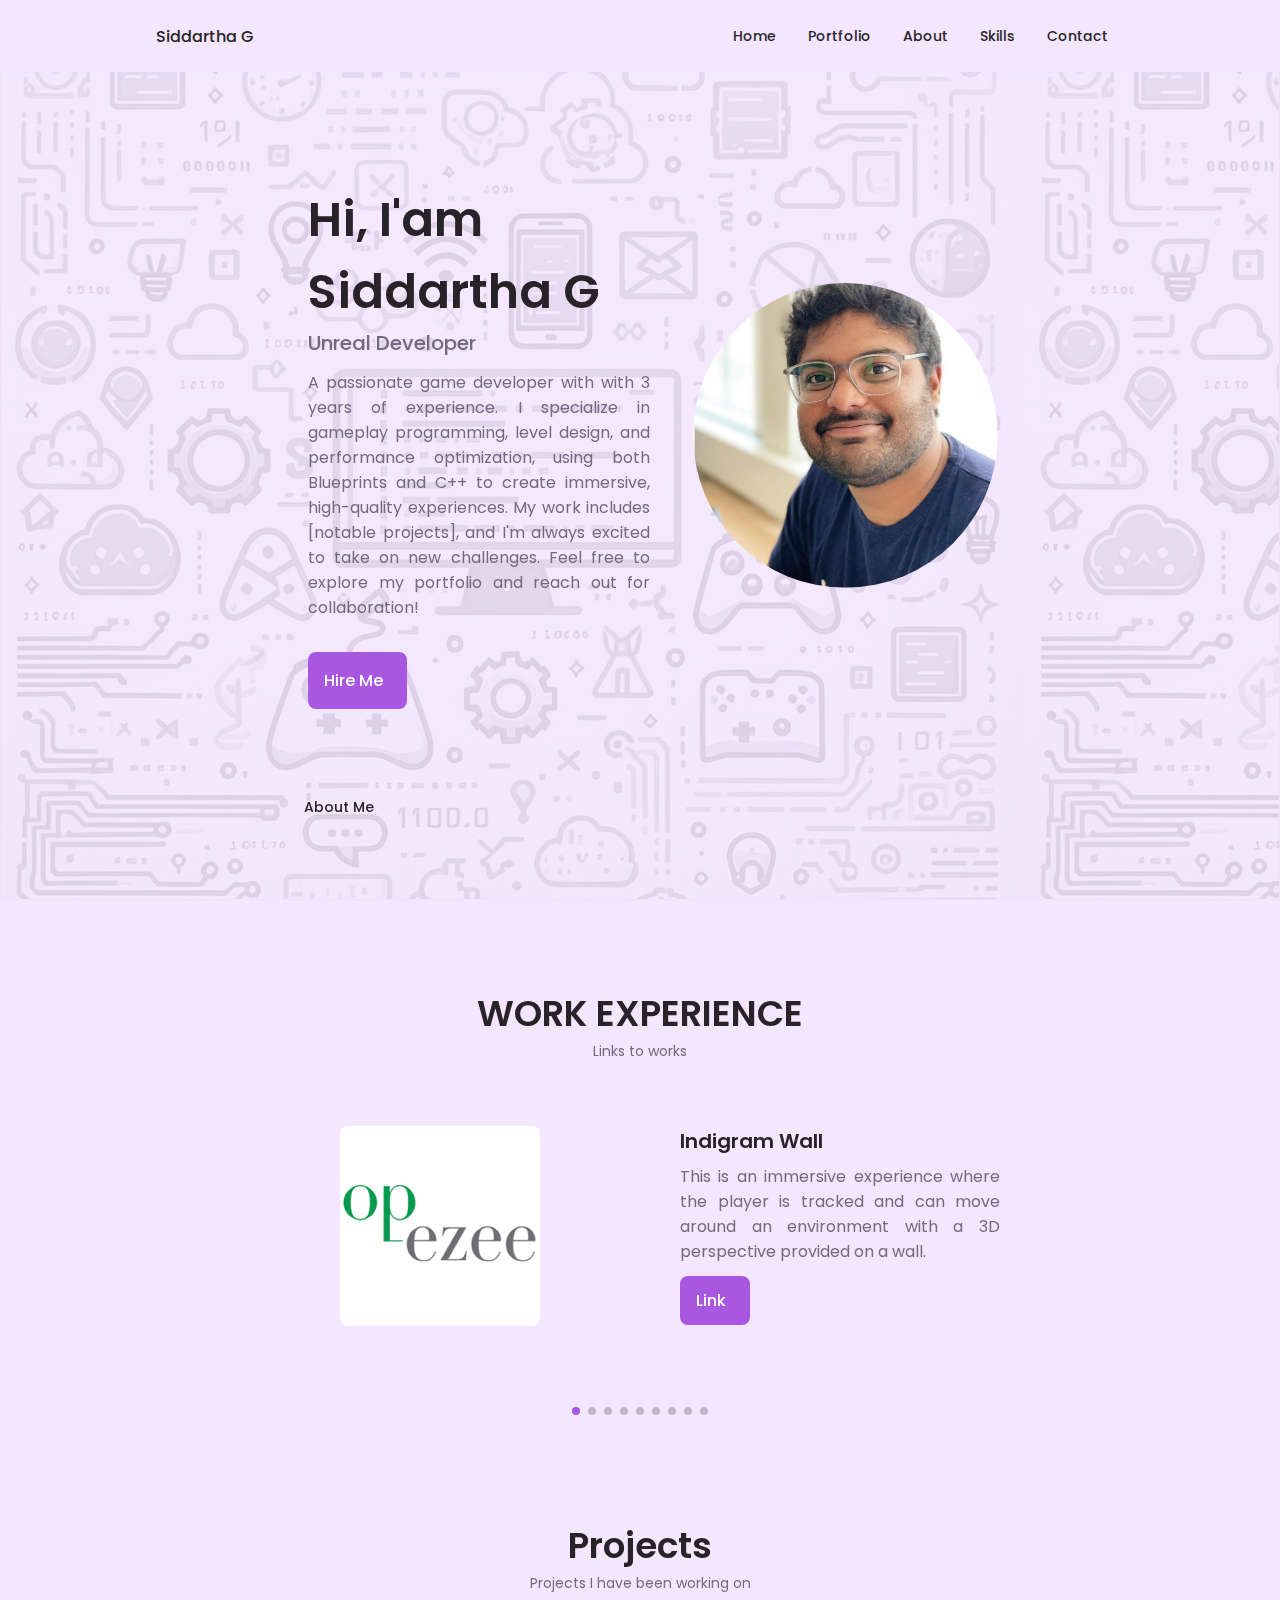
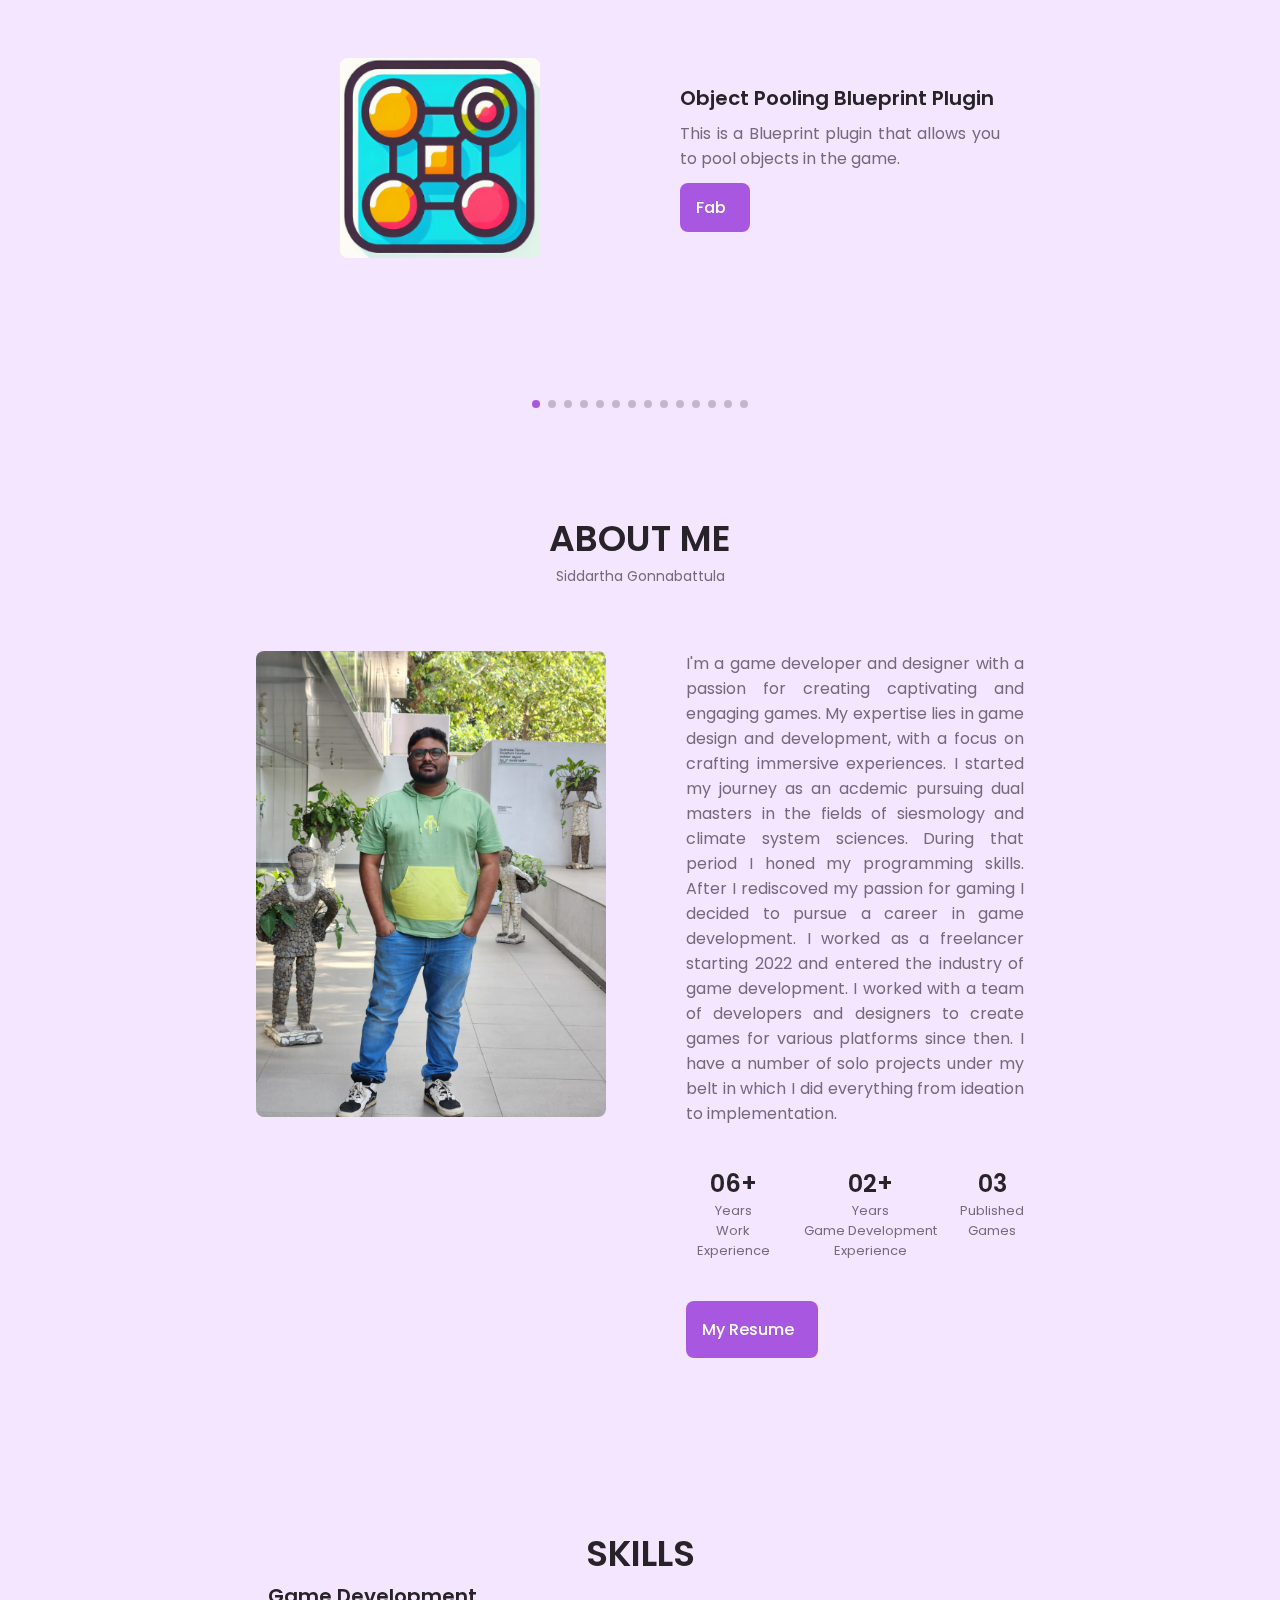
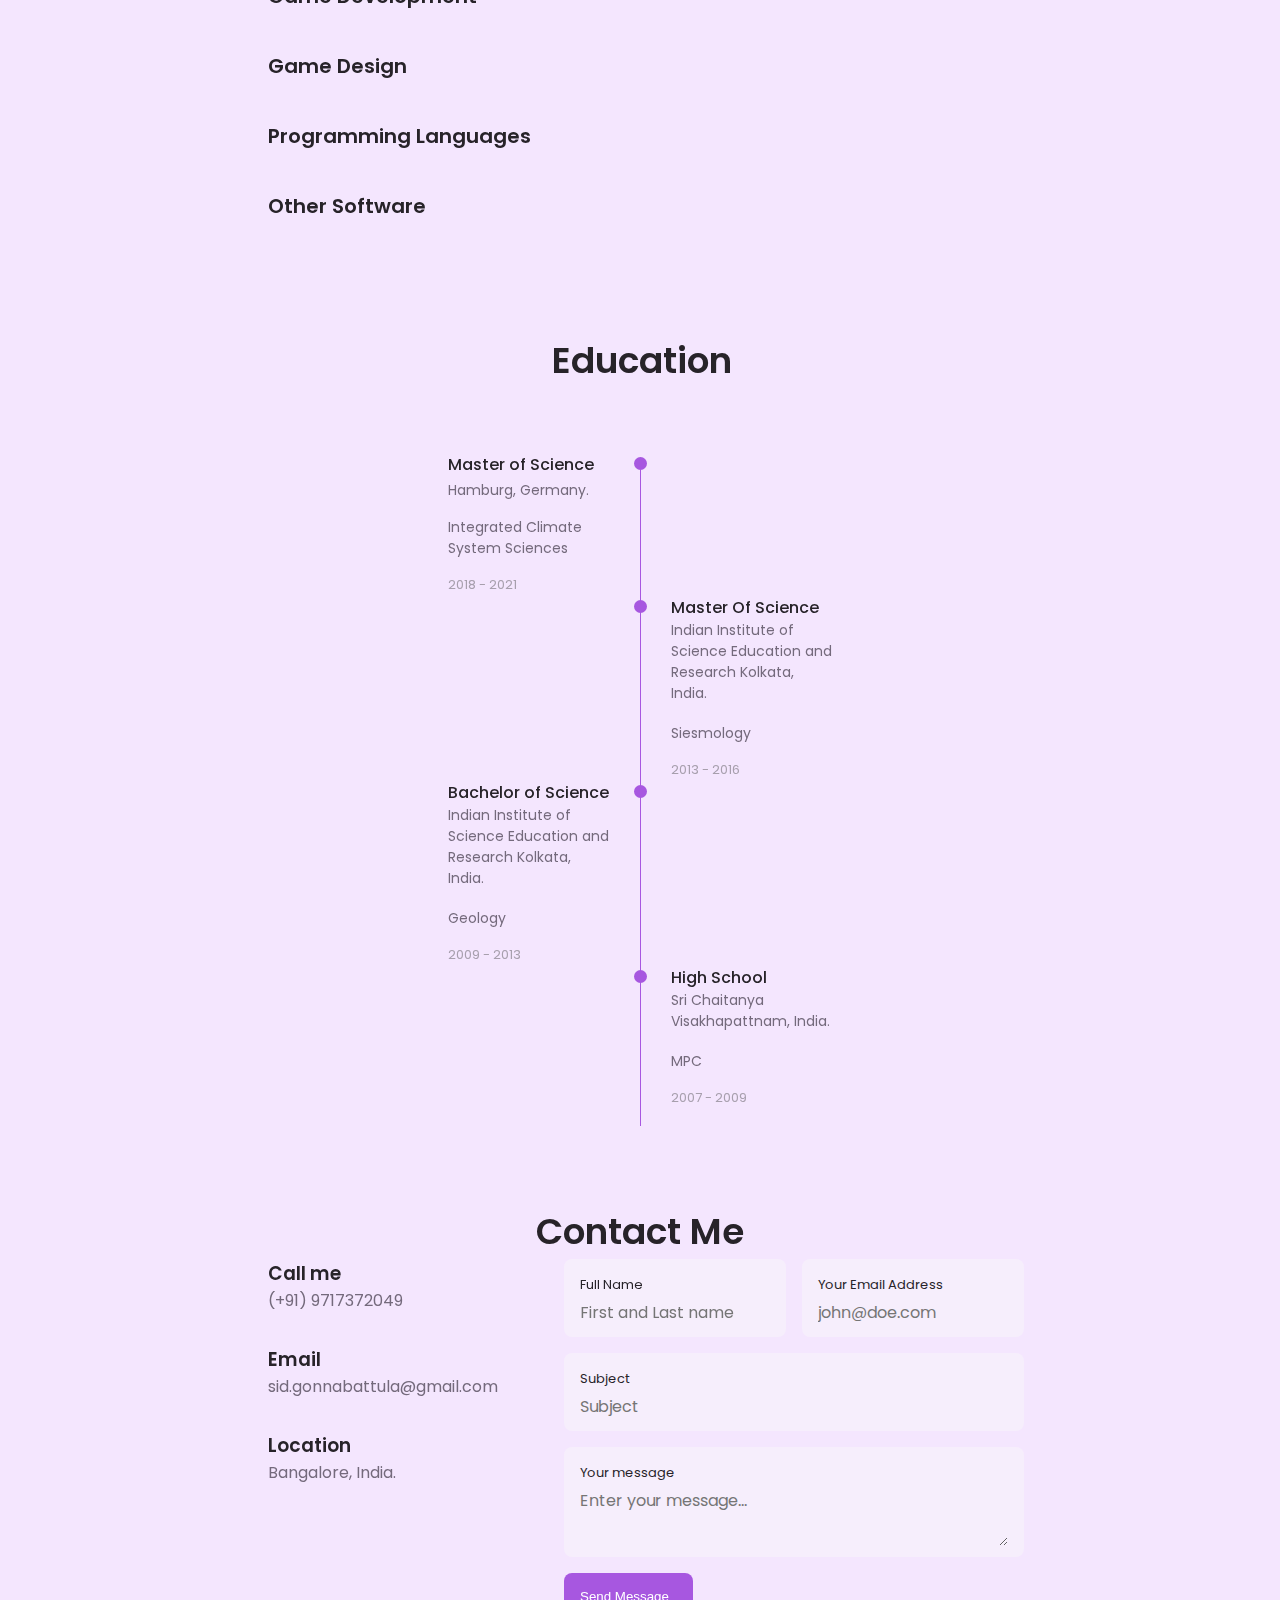
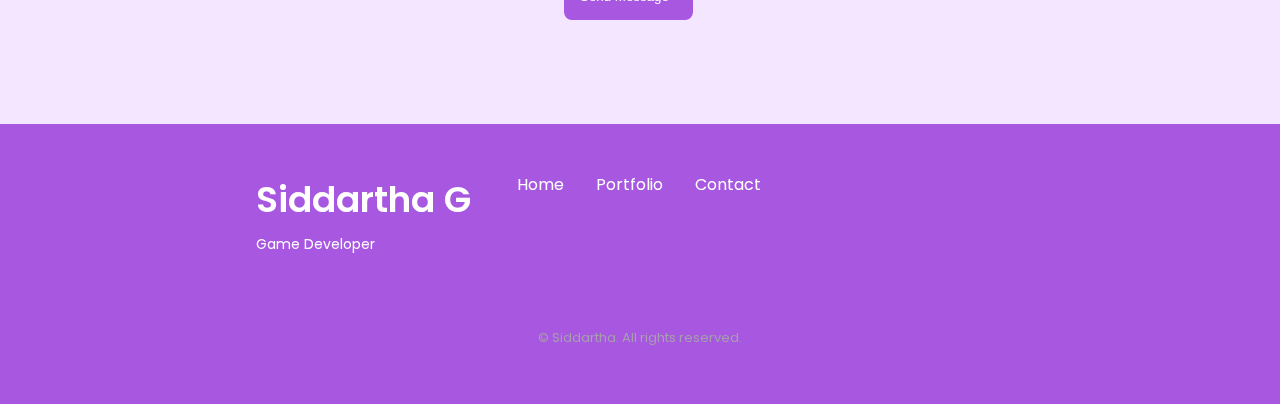
==== commit 264dc825: "Added open season and Pop flow GGJ" ====
--- a/index.html
+++ b/index.html
@@ -129,6 +129,7 @@
                 </div>
             </div>
         </section>
+        
         <!--==================== WORK EXPERIENCE  ====================-->
         <section class="portfolio section" id="portfolio">
             <h2 class="section__title">WORK EXPERIENCE</h2>
@@ -181,6 +182,7 @@
                             </a>
                         </div>
                     </div>
+
                     <!--==================== Doc 12 ====================-->
                     <div class="portfolio__content grid swiper-slide">
                         <img src="./packages/images/companies/VulcanCreed.png" alt=""
@@ -206,7 +208,26 @@
                             </a>
                         </div>
                     </div>
-
+                    <!--==================== Doc 12 ====================-->
+                    <div class="portfolio__content grid swiper-slide">
+                        <img src="./packages/images/companies/OpenSeason.png" alt=""
+                            class="portfolio__img company_logo">
+
+                        <div class="portfolio_">
+                            <h3 class="portfolio__title">Open Season</h3>
+                            <p style="text-align: justify;" class="portfolio__description">This is a published Battle royale game that I worked on as part of Unreal Development team at EDIIIE.</p>
+                            <a href="https://store.epicgames.com/en-US/p/openseason-75e993"
+                                target="_blank" class="button button--flex button--small portfolio__button">
+                                Epic Games Store
+                                <i class="uil uil-share button__icon"></i>
+                            </a>
+                            <a href="https://openseason.games/"
+                                target="_blank" class="button button--flex button--small portfolio__button">
+                                Open Season Games
+                                <i class="uil uil-share button__icon"></i>
+                            </a>
+                        </div>
+                    </div>
                     <!--==================== Doc 11 ====================-->
                     <div class="portfolio__content grid swiper-slide">
                         <img src="./packages/images/companies/VulcanRunner.jpg" alt=""
@@ -309,7 +330,6 @@
                             </a>
                         </div>
                     </div>
-
                     <!--==================== Project Dawn ====================-->
                     <div class="portfolio__content grid swiper-slide">
                         <!-- Embed YouTube video with 16:9 aspect ratio -->
@@ -324,6 +344,27 @@
                             <h3 class="video__title">Project Dawn</h3>
                             <p style="text-align: justify;" class="video__description">This is a third person ActionRPG built using Unreal Engine. Includes the Inventory, Quest system, Shop System, Dialogue System, AI System and States, Elemental Attacks and Magic Spells.
                             </p>
+                        </div>
+                    </div>
+                    <!--==================== Pop Flow ====================-->
+                    <div class="portfolio__content grid swiper-slide">
+                        <!-- Embed YouTube video with 16:9 aspect ratio -->
+                        <div class="video-container">
+                            <iframe width="100%" height="100%" src="https://www.youtube.com/embed/niBZgTeMDSY" 
+                                    frameborder="0" allow="accelerometer; autoplay; encrypted-media; gyroscope; picture-in-picture" 
+                                    allowfullscreen></iframe>
+                        </div>
+
+                        <!-- Title and Description -->
+                        <div class="video__info">
+                            <h3 class="video__title">Project Dawn</h3>
+                            <p style="text-align: justify;" class="video__description">This is a third person puzzle platformer build in unreal engine as part of Global Game Jam 2025.
+                            </p>
+                            <a href="https://globalgamejam.org/games/2025/popflow-8"
+                                target="_blank" class="button button--flex button--small portfolio__button">
+                                GGJ
+                                <i class="uil uil-share button__icon"></i>
+                            </a>
                         </div>
                     </div>
 
@@ -560,7 +601,7 @@
                     </div>
 
                     <div class="about__buttons">
-                        <a href="packages/docs/CV.pdf"
+                        <a href="./packages/docs/cv.pdf"
                             target="_blank" class="button button--flex">
                             My Resume<i class="uil uil-share button__icon"></i>
                         </a>
